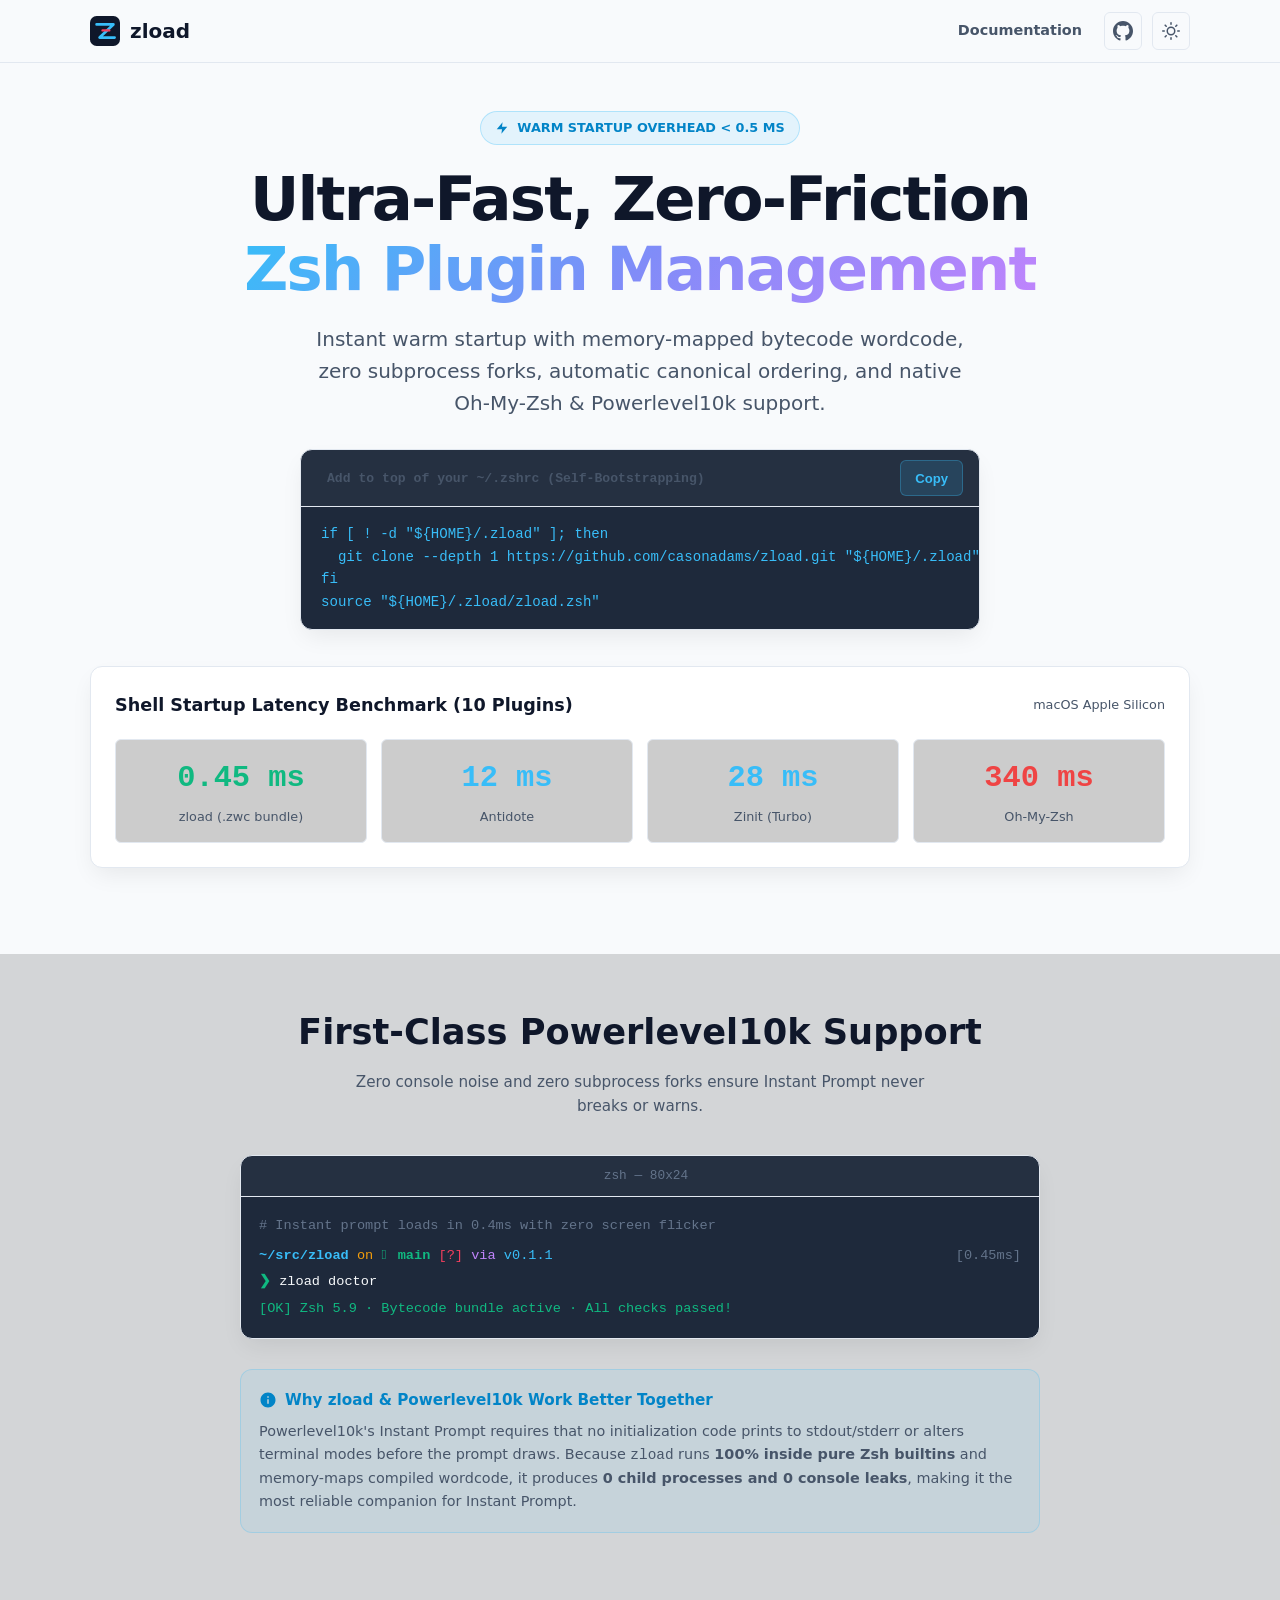
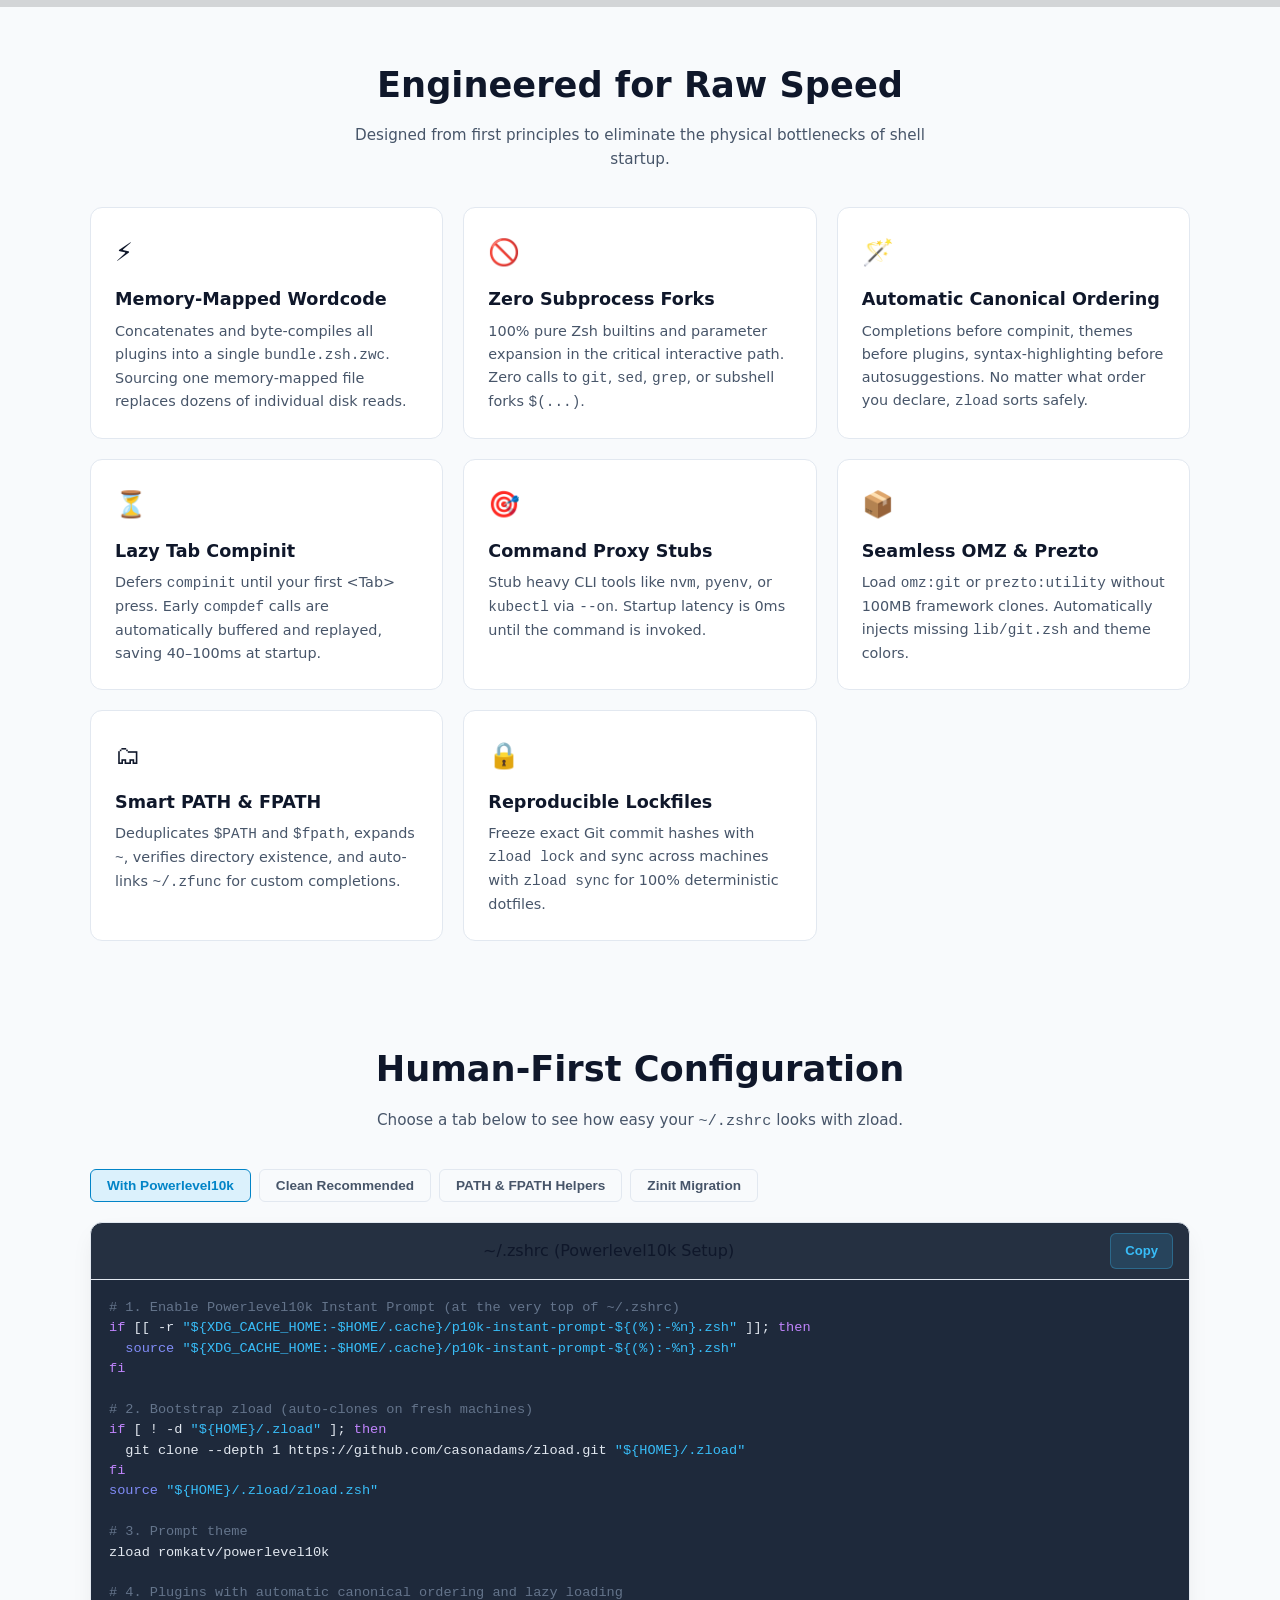
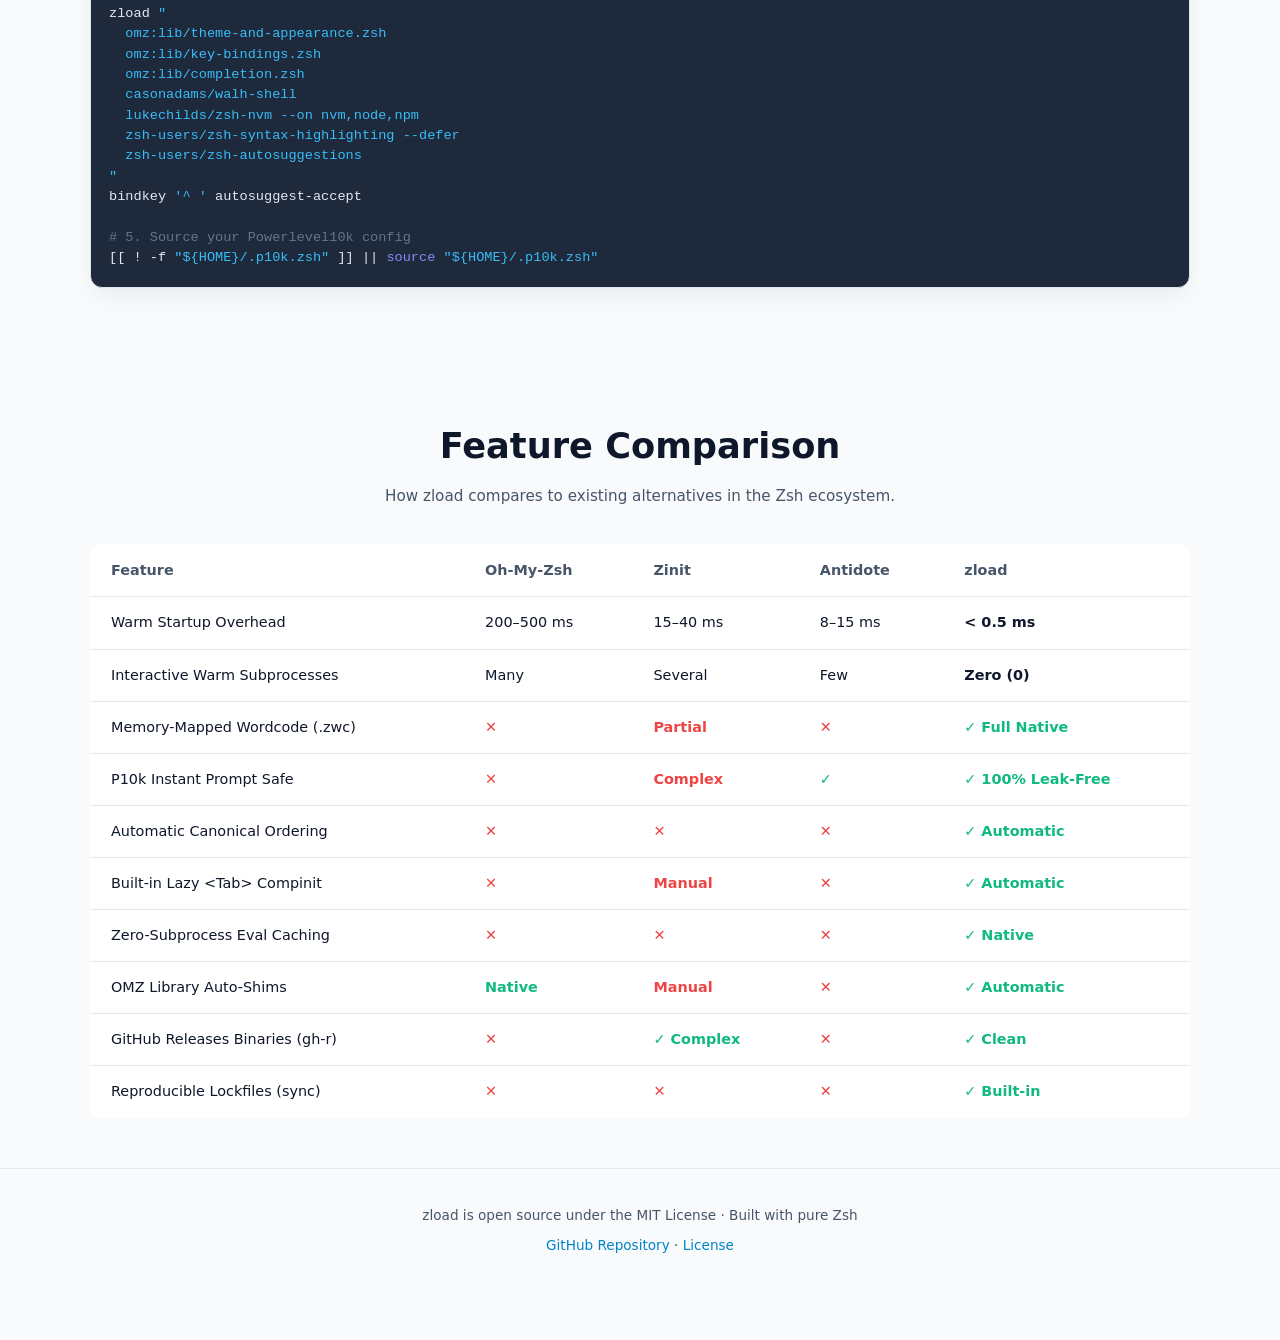
==== www/index.html @ 08006874 "style(docs): apply standard documentation spacing, padding, and remove .specs" ====
<!DOCTYPE html>
<html lang="en" data-theme="dark">
<head>
  <meta charset="UTF-8">
  <meta name="viewport" content="width=device-width, initial-scale=1.0, maximum-scale=5.0">
  <title>zload · Ultra-Fast, Zero-Friction Zsh Plugin Manager</title>
  <meta name="description" content="Ultra-fast, zero-friction Zsh plugin manager and loader. Sub-millisecond warm startup overhead, zero subprocess forks, automatic canonical ordering, and seamless Oh-My-Zsh & Powerlevel10k compatibility.">

  <meta property="og:title" content="zload · Ultra-Fast, Zero-Friction Zsh Plugin Manager">
  <meta property="og:description" content="Sub-millisecond warm startup overhead, zero subprocess forks, automatic canonical ordering, and seamless Oh-My-Zsh & Powerlevel10k compatibility.">
  <meta property="og:url" content="https://casonadams.github.io/zload/">
  <meta property="og:type" content="website">

  <link rel="icon" type="image/svg+xml" href="favicon.svg">
  <link rel="stylesheet" href="css/style.css?v=8">

  <script>
    (function() {
      const saved = localStorage.getItem("zload:theme");
      const prefersDark = window.matchMedia("(prefers-color-scheme: dark)").matches;
      document.documentElement.dataset.theme = saved || (prefersDark ? "dark" : "light");
    })();
  </script>
</head>
<body>
  <!-- Navigation -->
  <nav class="navbar">
    <div class="container navbar-inner">
      <a href="#" class="brand" aria-label="zload home">
        <svg class="brand-icon" viewBox="0 0 100 100" fill="none">
          <rect width="100" height="100" rx="22" fill="#0f172a"/>
          <path d="M22 28H78L32 72H82" stroke="#38bdf8" stroke-width="9" stroke-linecap="round" stroke-linejoin="round"/>
          <path d="M42 48L64 48" stroke="#f43f5e" stroke-width="8" stroke-linecap="round"/>
        </svg>
        <span>zload</span>
      </a>

      <div class="nav-actions">
        <a href="docs.html" class="nav-link-docs">Documentation</a>

        <a href="https://github.com/casonadams/zload" target="_blank" rel="noopener" class="btn-icon" aria-label="GitHub Repository">
          <svg width="20" height="20" viewBox="0 0 24 24" fill="currentColor"><path d="M12 0c-6.626 0-12 5.373-12 12 0 5.302 3.438 9.8 8.207 11.387.599.111.793-.261.793-.577v-2.234c-3.338.726-4.033-1.416-4.033-1.416-.546-1.387-1.333-1.756-1.333-1.756-1.089-.745.083-.729.083-.729 1.205.084 1.839 1.237 1.839 1.237 1.07 1.834 2.807 1.304 3.492.997.107-.775.418-1.305.762-1.604-2.665-.305-5.467-1.334-5.467-5.931 0-1.311.469-2.381 1.236-3.221-.124-.303-.535-1.524.117-3.176 0 0 1.008-.322 3.301 1.23.957-.266 1.983-.399 3.003-.404 1.02.005 2.047.138 3.006.404 2.291-1.552 3.297-1.23 3.297-1.23.653 1.653.242 2.874.118 3.176.77.84 1.235 1.911 1.235 3.221 0 4.609-2.807 5.624-5.479 5.921.43.372.823 1.102.823 2.222v3.293c0 .319.192.694.801.576 4.765-1.589 8.199-6.086 8.199-11.386 0-6.627-5.373-12-12-12z"/></svg>
        </a>

        <button id="themeToggle" class="btn-icon" aria-label="Toggle dark/light theme">
          <svg width="18" height="18" viewBox="0 0 24 24" fill="none" stroke="currentColor" stroke-width="2" stroke-linecap="round" stroke-linejoin="round"><circle cx="12" cy="12" r="5"/><line x1="12" y1="1" x2="12" y2="3"/><line x1="12" y1="21" x2="12" y2="23"/><line x1="4.22" y1="4.22" x2="5.64" y2="5.64"/><line x1="18.36" y1="18.36" x2="19.78" y2="19.78"/><line x1="1" y1="12" x2="3" y2="12"/><line x1="21" y1="12" x2="23" y2="12"/><line x1="4.22" y1="19.78" x2="5.64" y2="18.36"/><line x1="18.36" y1="5.64" x2="19.78" y2="4.22"/></svg>
        </button>
      </div>
    </div>
  </nav>

  <!-- Hero -->
  <section class="hero">
    <div class="container">
      <div class="badge">
        <svg width="14" height="14" viewBox="0 0 24 24" fill="currentColor"><path d="M13 2L3 14h9l-1 8 10-12h-9l1-8z"/></svg>
        <span>WARM STARTUP OVERHEAD &lt; 0.5 MS</span>
      </div>

      <h1>
        Ultra-Fast, Zero-Friction<br>
        <span class="gradient-text">Zsh Plugin Management</span>
      </h1>

      <p>
        Instant warm startup with memory-mapped bytecode wordcode, zero subprocess forks, automatic canonical ordering, and native Oh-My-Zsh & Powerlevel10k support.
      </p>

      <!-- Featured Self-Bootstrapping Install Box -->
      <div class="install-box">
        <div class="install-header">
          <div class="install-header-left">
            <span class="code-dots">
              <span class="code-dot red"></span>
              <span class="code-dot yellow"></span>
              <span class="code-dot green"></span>
            </span>
            <span class="install-title">Add to top of your ~/.zshrc (Self-Bootstrapping)</span>
          </div>
          <button id="installCopyBtn" class="btn-copy" onclick="copyInstallSnippet()">Copy</button>
        </div>
        <div class="install-snippet-wrap">
          <pre><code id="installSnippetCode">if [ ! -d "${HOME}/.zload" ]; then
  git clone --depth 1 https://github.com/casonadams/zload.git "${HOME}/.zload"
fi
source "${HOME}/.zload/zload.zsh"</code></pre>
        </div>
      </div>

      <!-- Benchmark Showcase -->
      <div id="benchmark" class="benchmark-card">
        <div class="benchmark-header">
          <span class="benchmark-title">Shell Startup Latency Benchmark (10 Plugins)</span>
          <span style="font-size: 0.8rem; color: var(--text-secondary);">macOS Apple Silicon</span>
        </div>
        <div class="stat-grid">
          <div class="stat-box">
            <div class="stat-val fast">0.45 ms</div>
            <div class="stat-label">zload (.zwc bundle)</div>
          </div>
          <div class="stat-box">
            <div class="stat-val">12 ms</div>
            <div class="stat-label">Antidote</div>
          </div>
          <div class="stat-box">
            <div class="stat-val">28 ms</div>
            <div class="stat-label">Zinit (Turbo)</div>
          </div>
          <div class="stat-box">
            <div class="stat-val slow">340 ms</div>
            <div class="stat-label">Oh-My-Zsh</div>
          </div>
        </div>
      </div>
    </div>
  </section>

  <!-- Powerlevel10k & Prompt Section -->
  <section id="p10k" class="section" style="background: rgba(0,0,0,0.15);">
    <div class="container">
      <h2 class="section-title">First-Class Powerlevel10k Support</h2>
      <p class="section-desc">Zero console noise and zero subprocess forks ensure Instant Prompt never breaks or warns.</p>

      <!-- Terminal Prompt Simulation -->
      <div class="terminal-card">
        <div class="terminal-header">
          <div class="terminal-dots">
            <span class="code-dot red"></span>
            <span class="code-dot yellow"></span>
            <span class="code-dot green"></span>
          </div>
          <span class="terminal-title">zsh — 80x24</span>
          <span></span>
        </div>
        <div class="terminal-body">
          <div style="color: #64748b; margin-bottom: 8px;"># Instant prompt loads in 0.4ms with zero screen flicker</div>
          <div>
            <span style="color: #38bdf8; font-weight: bold;">~/src/zload</span>
            <span style="color: #f59e0b;"> on </span>
            <span style="color: #10b981; font-weight: bold;"> main</span>
            <span style="color: #f43f5e;"> [?]</span>
            <span style="color: #c084fc;"> via </span>
            <span style="color: #38bdf8;">v0.1.1</span>
            <span style="color: #64748b; float: right;">[0.45ms]</span>
          </div>
          <div style="margin-top: 4px;">
            <span style="color: #10b981; font-weight: bold;">❯</span> <span style="color: #f8fafc;">zload doctor</span>
          </div>
          <div style="color: #10b981; margin-top: 6px;">[OK] Zsh 5.9 · Bytecode bundle active · All checks passed!</div>
        </div>
      </div>

      <div class="callout-box">
        <div class="callout-title">
          <svg width="18" height="18" viewBox="0 0 24 24" fill="currentColor"><path d="M12 2C6.48 2 2 6.48 2 12s4.48 10 10 10 10-4.48 10-10S17.52 2 12 2zm1 15h-2v-6h2v6zm0-8h-2V7h2v2z"/></svg>
          <span>Why zload & Powerlevel10k Work Better Together</span>
        </div>
        <p style="color: var(--text-secondary); font-size: 0.9rem; line-height: 1.6;">
          Powerlevel10k's Instant Prompt requires that no initialization code prints to stdout/stderr or alters terminal modes before the prompt draws. Because <code>zload</code> runs <strong>100% inside pure Zsh builtins</strong> and memory-maps compiled wordcode, it produces <strong>0 child processes and 0 console leaks</strong>, making it the most reliable companion for Instant Prompt.
        </p>
      </div>
    </div>
  </section>

  <!-- Features Grid -->
  <section id="features" class="section">
    <div class="container">
      <h2 class="section-title">Engineered for Raw Speed</h2>
      <p class="section-desc">Designed from first principles to eliminate the physical bottlenecks of shell startup.</p>

      <div class="features-grid">
        <div class="feature-card">
          <div class="feature-icon">⚡️</div>
          <div class="feature-title">Memory-Mapped Wordcode</div>
          <div class="feature-text">Concatenates and byte-compiles all plugins into a single <code>bundle.zsh.zwc</code>. Sourcing one memory-mapped file replaces dozens of individual disk reads.</div>
        </div>

        <div class="feature-card">
          <div class="feature-icon">🚫</div>
          <div class="feature-title">Zero Subprocess Forks</div>
          <div class="feature-text">100% pure Zsh builtins and parameter expansion in the critical interactive path. Zero calls to <code>git</code>, <code>sed</code>, <code>grep</code>, or subshell forks <code>$(...)</code>.</div>
        </div>

        <div class="feature-card">
          <div class="feature-icon">🪄</div>
          <div class="feature-title">Automatic Canonical Ordering</div>
          <div class="feature-text">Completions before compinit, themes before plugins, syntax-highlighting before autosuggestions. No matter what order you declare, <code>zload</code> sorts safely.</div>
        </div>

        <div class="feature-card">
          <div class="feature-icon">⏳</div>
          <div class="feature-title">Lazy Tab Compinit</div>
          <div class="feature-text">Defers <code>compinit</code> until your first &lt;Tab&gt; press. Early <code>compdef</code> calls are automatically buffered and replayed, saving 40–100ms at startup.</div>
        </div>

        <div class="feature-card">
          <div class="feature-icon">🎯</div>
          <div class="feature-title">Command Proxy Stubs</div>
          <div class="feature-text">Stub heavy CLI tools like <code>nvm</code>, <code>pyenv</code>, or <code>kubectl</code> via <code>--on</code>. Startup latency is 0ms until the command is invoked.</div>
        </div>

        <div class="feature-card">
          <div class="feature-icon">📦</div>
          <div class="feature-title">Seamless OMZ & Prezto</div>
          <div class="feature-text">Load <code>omz:git</code> or <code>prezto:utility</code> without 100MB framework clones. Automatically injects missing <code>lib/git.zsh</code> and theme colors.</div>
        </div>

        <div class="feature-card">
          <div class="feature-icon">🗂</div>
          <div class="feature-title">Smart PATH &amp; FPATH</div>
          <div class="feature-text">Deduplicates <code>$PATH</code> and <code>$fpath</code>, expands <code>~</code>, verifies directory existence, and auto-links <code>~/.zfunc</code> for custom completions.</div>
        </div>

        <div class="feature-card">
          <div class="feature-icon">🔒</div>
          <div class="feature-title">Reproducible Lockfiles</div>
          <div class="feature-text">Freeze exact Git commit hashes with <code>zload lock</code> and sync across machines with <code>zload sync</code> for 100% deterministic dotfiles.</div>
        </div>
      </div>
    </div>
  </section>

  <!-- Configuration Preview with Tabs -->
  <section id="config" class="section">
    <div class="container">
      <h2 class="section-title">Human-First Configuration</h2>
      <p class="section-desc">Choose a tab below to see how easy your <code>~/.zshrc</code> looks with zload.</p>

      <div class="tabs-nav">
        <button class="tab-btn active" onclick="switchTab(event, 'tab-p10k')">With Powerlevel10k</button>
        <button class="tab-btn" onclick="switchTab(event, 'tab-standard')">Clean Recommended</button>
        <button class="tab-btn" onclick="switchTab(event, 'tab-paths')">PATH &amp; FPATH Helpers</button>
        <button class="tab-btn" onclick="switchTab(event, 'tab-migration')">Zinit Migration</button>
      </div>

      <!-- Tab 1: With Powerlevel10k -->
      <div id="tab-p10k" class="tab-pane active">
        <div class="code-preview">
          <div class="code-header">
            <div class="code-dots">
              <span class="code-dot red"></span>
              <span class="code-dot yellow"></span>
              <span class="code-dot green"></span>
            </div>
            <span class="code-title">~/.zshrc (Powerlevel10k Setup)</span>
            <button class="btn-copy" onclick="copySnippet('code-p10k')">Copy</button>
          </div>
          <pre><code id="code-p10k"><span style="color: #64748b;"># 1. Enable Powerlevel10k Instant Prompt (at the very top of ~/.zshrc)</span>
<span style="color: #c084fc;">if</span> [[ -r <span style="color: #38bdf8;">"${XDG_CACHE_HOME:-$HOME/.cache}/p10k-instant-prompt-${(%):-%n}.zsh"</span> ]]; <span style="color: #c084fc;">then</span>
  <span style="color: #818cf8;">source</span> <span style="color: #38bdf8;">"${XDG_CACHE_HOME:-$HOME/.cache}/p10k-instant-prompt-${(%):-%n}.zsh"</span>
<span style="color: #c084fc;">fi</span>

<span style="color: #64748b;"># 2. Bootstrap zload (auto-clones on fresh machines)</span>
<span style="color: #c084fc;">if</span> [ ! -d <span style="color: #38bdf8;">"${HOME}/.zload"</span> ]; <span style="color: #c084fc;">then</span>
  git clone --depth 1 https://github.com/casonadams/zload.git <span style="color: #38bdf8;">"${HOME}/.zload"</span>
<span style="color: #c084fc;">fi</span>
<span style="color: #818cf8;">source</span> <span style="color: #38bdf8;">"${HOME}/.zload/zload.zsh"</span>

<span style="color: #64748b;"># 3. Prompt theme</span>
zload romkatv/powerlevel10k

<span style="color: #64748b;"># 4. Plugins with automatic canonical ordering and lazy loading</span>
zload <span style="color: #38bdf8;">"
  omz:lib/theme-and-appearance.zsh
  omz:lib/key-bindings.zsh
  omz:lib/completion.zsh
  casonadams/walh-shell
  lukechilds/zsh-nvm --on nvm,node,npm
  zsh-users/zsh-syntax-highlighting --defer
  zsh-users/zsh-autosuggestions
"</span>
bindkey <span style="color: #38bdf8;">'^ '</span> autosuggest-accept

<span style="color: #64748b;"># 5. Source your Powerlevel10k config</span>
[[ ! -f <span style="color: #38bdf8;">"${HOME}/.p10k.zsh"</span> ]] || <span style="color: #818cf8;">source</span> <span style="color: #38bdf8;">"${HOME}/.p10k.zsh"</span></code></pre>
        </div>
      </div>

      <!-- Tab 2: Clean Recommended -->
      <div id="tab-standard" class="tab-pane">
        <div class="code-preview">
          <div class="code-header">
            <div class="code-dots">
              <span class="code-dot red"></span>
              <span class="code-dot yellow"></span>
              <span class="code-dot green"></span>
            </div>
            <span class="code-title">~/.zshrc (Standard Setup)</span>
            <button class="btn-copy" onclick="copySnippet('code-standard')">Copy</button>
          </div>
          <pre><code id="code-standard"><span style="color: #64748b;"># Source zload</span>
<span style="color: #818cf8;">source</span> <span style="color: #38bdf8;">~/.zload/zload.zsh</span>

<span style="color: #64748b;"># Deduplicating path management in clean array syntax</span>
user_paths=(
  ~/bin
  ~/.local/bin
  /opt/homebrew/bin
)
zload path <span style="color: #38bdf8;">"${user_paths[@]}"</span>

<span style="color: #64748b;"># Declare plugins</span>
plugins=(
  zsh-users/zsh-completions
  omz:git
  omz:extract
  omz:docker
  romkatv/powerlevel10k
  zsh-users/zsh-syntax-highlighting --defer
  zsh-users/zsh-autosuggestions
  lukechilds/zsh-nvm --on nvm,node,npm
)

zload <span style="color: #38bdf8;">"${plugins[@]}"</span></code></pre>
        </div>
      </div>

      <!-- Tab: PATH & FPATH Helpers -->
      <div id="tab-paths" class="tab-pane">
        <div class="code-preview">
          <div class="code-header">
            <div class="code-dots">
              <span class="code-dot red"></span>
              <span class="code-dot yellow"></span>
              <span class="code-dot green"></span>
            </div>
            <span class="code-title">Smart PATH &amp; FPATH Helpers</span>
            <button class="btn-copy" onclick="copySnippet('code-paths')">Copy</button>
          </div>
          <pre><code id="code-paths"><span style="color: #64748b;"># Prepend to PATH: native array syntax with existence check and deduplication</span>
user_paths=(
  ~/.opencode/bin
  ~/.cargo/bin
  ~/.local/bin
  /opt/homebrew/bin
  /opt/homebrew/sbin
  /opt/homebrew/opt/openjdk/bin
  /usr/local/bin
)
zload path <span style="color: #38bdf8;">"${user_paths[@]}"</span>

<span style="color: #64748b;"># Prepend to fpath with deduplication</span>
zload fpath ~/.my-completions /opt/homebrew/share/zsh/site-functions

<span style="color: #64748b;"># Automatic ~/.zfunc discovery:</span>
<span style="color: #64748b;"># If ~/.zfunc exists (uv, bwc, pipx completions), zload automatically</span>
<span style="color: #64748b;"># links it into $fpath and bytecode bundles. Zero config required!</span>

<span style="color: #64748b;"># Inspect active entries anytime:</span>
<span style="color: #64748b;"># $ zload path</span>
<span style="color: #64748b;"># $ zload fpath</span></code></pre>
        </div>
      </div>

      <!-- Tab 3: Zinit Migration -->
      <div id="tab-migration" class="tab-pane">
        <div class="code-preview">
          <div class="code-header">
            <div class="code-dots">
              <span class="code-dot red"></span>
              <span class="code-dot yellow"></span>
              <span class="code-dot green"></span>
            </div>
            <span class="code-title">Before vs After (Zinit Migration)</span>
            <button class="btn-copy" onclick="copySnippet('code-migration')">Copy</button>
          </div>
          <pre><code id="code-migration"><span style="color: #ef4444;"># BEFORE (Zinit - Verbose DSL & manual hooks)</span>
<span style="color: #64748b;"># zinit wait lucid light-mode depth=1 for \
#   OMZL::theme-and-appearance.zsh \
#   casonadams/walh-shell \
#   lukechilds/zsh-nvm \
#   zsh-users/zsh-syntax-highlighting \
#   zsh-users/zsh-autosuggestions</span>

<span style="color: #10b981;"># AFTER (zload - Clean, declarative, &lt; 0.5ms warm startup)</span>
zload <span style="color: #38bdf8;">"
  omz:lib/theme-and-appearance.zsh
  casonadams/walh-shell
  lukechilds/zsh-nvm --on nvm,node,npm
  zsh-users/zsh-syntax-highlighting --defer
  zsh-users/zsh-autosuggestions
"</span></code></pre>
        </div>
      </div>
    </div>
  </section>

  <!-- Comparison Section -->
  <section id="matrix" class="section">
    <div class="container">
      <h2 class="section-title">Feature Comparison</h2>
      <p class="section-desc">How zload compares to existing alternatives in the Zsh ecosystem.</p>

      <!-- Desktop Table View (>= 769px) -->
      <div class="desktop-matrix">
        <table class="matrix-table">
          <thead>
            <tr>
              <th>Feature</th>
              <th>Oh-My-Zsh</th>
              <th>Zinit</th>
              <th>Antidote</th>
              <th><strong>zload</strong></th>
            </tr>
          </thead>
          <tbody>
            <tr>
              <td>Warm Startup Overhead</td>
              <td>200–500 ms</td>
              <td>15–40 ms</td>
              <td>8–15 ms</td>
              <td><strong>&lt; 0.5 ms</strong></td>
            </tr>
            <tr>
              <td>Interactive Warm Subprocesses</td>
              <td>Many</td>
              <td>Several</td>
              <td>Few</td>
              <td><strong>Zero (0)</strong></td>
            </tr>
            <tr>
              <td>Memory-Mapped Wordcode (.zwc)</td>
              <td class="cross">✕</td>
              <td class="cross">Partial</td>
              <td class="cross">✕</td>
              <td class="check">✓ Full Native</td>
            </tr>
            <tr>
              <td>P10k Instant Prompt Safe</td>
              <td class="cross">✕</td>
              <td class="cross">Complex</td>
              <td class="check">✓</td>
              <td class="check">✓ 100% Leak-Free</td>
            </tr>
            <tr>
              <td>Automatic Canonical Ordering</td>
              <td class="cross">✕</td>
              <td class="cross">✕</td>
              <td class="cross">✕</td>
              <td class="check">✓ Automatic</td>
            </tr>
            <tr>
              <td>Built-in Lazy &lt;Tab&gt; Compinit</td>
              <td class="cross">✕</td>
              <td class="cross">Manual</td>
              <td class="cross">✕</td>
              <td class="check">✓ Automatic</td>
            </tr>
            <tr>
              <td>Zero-Subprocess Eval Caching</td>
              <td class="cross">✕</td>
              <td class="cross">✕</td>
              <td class="cross">✕</td>
              <td class="check">✓ Native</td>
            </tr>
            <tr>
              <td>OMZ Library Auto-Shims</td>
              <td class="check">Native</td>
              <td class="cross">Manual</td>
              <td class="cross">✕</td>
              <td class="check">✓ Automatic</td>
            </tr>
            <tr>
              <td>GitHub Releases Binaries (gh-r)</td>
              <td class="cross">✕</td>
              <td class="check">✓ Complex</td>
              <td class="cross">✕</td>
              <td class="check">✓ Clean</td>
            </tr>
            <tr>
              <td>Reproducible Lockfiles (sync)</td>
              <td class="cross">✕</td>
              <td class="cross">✕</td>
              <td class="cross">✕</td>
              <td class="check">✓ Built-in</td>
            </tr>
          </tbody>
        </table>
      </div>

      <!-- Mobile Cards View (<= 768px) -->
      <div class="mobile-matrix">
        <div class="matrix-cards-grid">
          <!-- Card 1 -->
          <div class="matrix-card">
            <div class="matrix-card-title">⚡ Warm Startup Overhead</div>
            <div class="matrix-winner">
              <span class="winner-tag">🚀 zload</span>
              <span class="winner-val">&lt; 0.5 ms (Fastest)</span>
            </div>
            <div class="matrix-competitors">
              <div class="matrix-competitor-row"><span>Antidote</span><span>8–15 ms</span></div>
              <div class="matrix-competitor-row"><span>Zinit (Turbo)</span><span>15–40 ms</span></div>
              <div class="matrix-competitor-row"><span>Oh-My-Zsh</span><span class="cross">200–500 ms</span></div>
            </div>
          </div>

          <!-- Card 2 -->
          <div class="matrix-card">
            <div class="matrix-card-title">🚫 Interactive Warm Subprocesses</div>
            <div class="matrix-winner">
              <span class="winner-tag">🚀 zload</span>
              <span class="winner-val">0 (Zero Forks)</span>
            </div>
            <div class="matrix-competitors">
              <div class="matrix-competitor-row"><span>Antidote</span><span>Few</span></div>
              <div class="matrix-competitor-row"><span>Zinit</span><span>Several</span></div>
              <div class="matrix-competitor-row"><span>Oh-My-Zsh</span><span class="cross">Many (10+)</span></div>
            </div>
          </div>

          <!-- Card 3 -->
          <div class="matrix-card">
            <div class="matrix-card-title">📦 Memory-Mapped Bytecode (.zwc)</div>
            <div class="matrix-winner">
              <span class="winner-tag">🚀 zload</span>
              <span class="winner-val">✓ Full Native Bundle</span>
            </div>
            <div class="matrix-competitors">
              <div class="matrix-competitor-row"><span>Zinit</span><span>Partial</span></div>
              <div class="matrix-competitor-row"><span>Antidote</span><span class="cross">✕ None</span></div>
              <div class="matrix-competitor-row"><span>Oh-My-Zsh</span><span class="cross">✕ None</span></div>
            </div>
          </div>

          <!-- Card 4 -->
          <div class="matrix-card">
            <div class="matrix-card-title">💎 P10k Instant Prompt Safe</div>
            <div class="matrix-winner">
              <span class="winner-tag">🚀 zload</span>
              <span class="winner-val">✓ 100% Leak-Free</span>
            </div>
            <div class="matrix-competitors">
              <div class="matrix-competitor-row"><span>Antidote</span><span class="check">✓ Safe</span></div>
              <div class="matrix-competitor-row"><span>Zinit</span><span>Complex</span></div>
              <div class="matrix-competitor-row"><span>Oh-My-Zsh</span><span class="cross">✕ Incompatible</span></div>
            </div>
          </div>

          <!-- Card 5 -->
          <div class="matrix-card">
            <div class="matrix-card-title">🪄 Automatic Canonical Ordering</div>
            <div class="matrix-winner">
              <span class="winner-tag">🚀 zload</span>
              <span class="winner-val">✓ Automatic Sorting</span>
            </div>
            <div class="matrix-competitors">
              <div class="matrix-competitor-row"><span>Antidote</span><span class="cross">✕ Manual order</span></div>
              <div class="matrix-competitor-row"><span>Zinit</span><span class="cross">✕ Manual order</span></div>
              <div class="matrix-competitor-row"><span>Oh-My-Zsh</span><span class="cross">✕ Manual order</span></div>
            </div>
          </div>

          <!-- Card 6 -->
          <div class="matrix-card">
            <div class="matrix-card-title">⏳ Built-in Lazy Tab Compinit</div>
            <div class="matrix-winner">
              <span class="winner-tag">🚀 zload</span>
              <span class="winner-val">✓ Automatic &lt;Tab&gt;</span>
            </div>
            <div class="matrix-competitors">
              <div class="matrix-competitor-row"><span>Zinit</span><span>Manual ice syntax</span></div>
              <div class="matrix-competitor-row"><span>Antidote</span><span class="cross">✕ None</span></div>
              <div class="matrix-competitor-row"><span>Oh-My-Zsh</span><span class="cross">✕ Synchronous (slow)</span></div>
            </div>
          </div>

          <!-- Card 7 -->
          <div class="matrix-card">
            <div class="matrix-card-title">⚡ Zero-Subprocess Eval Caching</div>
            <div class="matrix-winner">
              <span class="winner-tag">🚀 zload</span>
              <span class="winner-val">✓ Built-in (0.2ms)</span>
            </div>
            <div class="matrix-competitors">
              <div class="matrix-competitor-row"><span>Antidote</span><span class="cross">✕ None</span></div>
              <div class="matrix-competitor-row"><span>Zinit</span><span class="cross">✕ None</span></div>
              <div class="matrix-competitor-row"><span>Oh-My-Zsh</span><span class="cross">✕ None</span></div>
            </div>
          </div>

          <!-- Card 8 -->
          <div class="matrix-card">
            <div class="matrix-card-title">🐚 Oh-My-Zsh Library Auto-Shims</div>
            <div class="matrix-winner">
              <span class="winner-tag">🚀 zload</span>
              <span class="winner-val">✓ Auto-injected</span>
            </div>
            <div class="matrix-competitors">
              <div class="matrix-competitor-row"><span>Oh-My-Zsh</span><span class="check">Native (100MB framework)</span></div>
              <div class="matrix-competitor-row"><span>Zinit</span><span>Manual pick/as snippets</span></div>
              <div class="matrix-competitor-row"><span>Antidote</span><span class="cross">✕ Manual handling</span></div>
            </div>
          </div>

          <!-- Card 9 -->
          <div class="matrix-card">
            <div class="matrix-card-title">📥 GitHub Release Binaries (gh-r)</div>
            <div class="matrix-winner">
              <span class="winner-tag">🚀 zload</span>
              <span class="winner-val">✓ Clean --from gh-r</span>
            </div>
            <div class="matrix-competitors">
              <div class="matrix-competitor-row"><span>Zinit</span><span class="check">✓ Complex DSL</span></div>
              <div class="matrix-competitor-row"><span>Antidote</span><span class="cross">✕ None</span></div>
              <div class="matrix-competitor-row"><span>Oh-My-Zsh</span><span class="cross">✕ None</span></div>
            </div>
          </div>

          <!-- Card 10 -->
          <div class="matrix-card">
            <div class="matrix-card-title">🔒 Reproducible Lockfiles</div>
            <div class="matrix-winner">
              <span class="winner-tag">🚀 zload</span>
              <span class="winner-val">✓ zload lock & sync</span>
            </div>
            <div class="matrix-competitors">
              <div class="matrix-competitor-row"><span>Antidote</span><span class="cross">✕ None</span></div>
              <div class="matrix-competitor-row"><span>Zinit</span><span class="cross">✕ Annexes needed</span></div>
              <div class="matrix-competitor-row"><span>Oh-My-Zsh</span><span class="cross">✕ None</span></div>
            </div>
          </div>
        </div>
      </div>
    </div>
  </section>

  <!-- Footer -->
  <footer>
    <div class="container">
      <p>zload is open source under the MIT License · Built with pure Zsh</p>
      <p style="margin-top: 8px;">
        <a href="https://github.com/casonadams/zload">GitHub Repository</a> · 
        <a href="https://github.com/casonadams/zload/blob/main/LICENSE">License</a>
      </p>
    </div>
  </footer>

  <script>
    function copyInstallSnippet() {
      const code = document.getElementById("installSnippetCode").innerText;
      navigator.clipboard.writeText(code);
      const btn = document.getElementById("installCopyBtn");
      const old = btn.innerText;
      btn.innerText = "Copied!";
      setTimeout(() => btn.innerText = old, 2000);
    }

    function copySnippet(id) {
      const text = document.getElementById(id).innerText;
      navigator.clipboard.writeText(text);
      const btn = event.target;
      const old = btn.innerText;
      btn.innerText = "Copied!";
      setTimeout(() => btn.innerText = old, 2000);
    }

    function switchTab(e, tabId) {
      document.querySelectorAll(".tab-btn").forEach(b => b.classList.remove("active"));
      document.querySelectorAll(".tab-pane").forEach(p => p.classList.remove("active"));
      e.target.classList.add("active");
      document.getElementById(tabId).classList.add("active");
    }

    const themeToggle = document.getElementById("themeToggle");
    themeToggle.addEventListener("click", () => {
      const current = document.documentElement.dataset.theme;
      const next = current === "light" ? "dark" : "light";
      document.documentElement.dataset.theme = next;
      localStorage.setItem("zload:theme", next);
    });

    // Mobile nav toggle
    const mobileNavBtn = document.getElementById("mobileNavBtn");
    const mobileNavDrawer = document.getElementById("mobileNavDrawer");
    if (mobileNavBtn && mobileNavDrawer) {
      mobileNavBtn.addEventListener("click", (e) => {
        e.stopPropagation();
        const isOpen = mobileNavDrawer.classList.toggle("open");
        mobileNavBtn.setAttribute("aria-expanded", isOpen);
      });

      document.addEventListener("click", (e) => {
        if (!mobileNavDrawer.contains(e.target) && !mobileNavBtn.contains(e.target)) {
          mobileNavDrawer.classList.remove("open");
          mobileNavBtn.setAttribute("aria-expanded", "false");
        }
      });
    }

    function closeMobileNav() {
      if (mobileNavDrawer) {
        mobileNavDrawer.classList.remove("open");
        mobileNavBtn.setAttribute("aria-expanded", "false");
      }
    }
  </script>
</body>
</html>
---- www/css/style.css ----
:root {
  --bg-primary: #090d16;
  --bg-secondary: #0f172a;
  --bg-card: #141e33;
  --border: #1e293b;
  --border-focus: #38bdf8;
  --text-primary: #f8fafc;
  --text-secondary: #94a3b8;
  --text-muted: #64748b;
  --accent: #38bdf8;
  --accent-hover: #0284c7;
  --success: #10b981;
  --warning: #f59e0b;
  --danger: #ef4444;
  --code-bg: #090e17;
  --font-sans: system-ui, -apple-system, BlinkMacSystemFont, "Segoe UI", Roboto, "Helvetica Neue", Arial, sans-serif;
  --font-mono: ui-monospace, SFMono-Regular, Menlo, Monaco, Consolas, "Liberation Mono", "Courier New", monospace;
  --radius: 12px;
  --radius-sm: 6px;
  --shadow: 0 10px 30px -10px rgba(0, 0, 0, 0.5);
}

[data-theme="light"] {
  --bg-primary: #f8fafc;
  --bg-secondary: #f1f5f9;
  --bg-card: #ffffff;
  --border: #e2e8f0;
  --border-focus: #0284c7;
  --text-primary: #0f172a;
  --text-secondary: #475569;
  --text-muted: #64748b;
  --accent: #0284c7;
  --accent-hover: #0369a1;
  --code-bg: #1e293b;
  --shadow: 0 10px 25px -5px rgba(0, 0, 0, 0.08);
}

* {
  box-sizing: border-box;
  margin: 0;
  padding: 0;
}

body {
  font-family: var(--font-sans);
  background-color: var(--bg-primary);
  color: var(--text-primary);
  line-height: 1.6;
  -webkit-font-smoothing: antialiased;
  overflow-x: hidden;
  width: 100%;
}

.container {
  max-width: 1140px;
  margin: 0 auto;
  padding: 0 20px;
  width: 100%;
}

/* Navbar */
.navbar {
  position: sticky;
  top: 0;
  z-index: 100;
  background: rgba(15, 23, 42, 0.95);
  backdrop-filter: blur(12px);
  -webkit-backdrop-filter: blur(12px);
  border-bottom: 1px solid var(--border);
  padding: 12px 0;
  width: 100%;
}

[data-theme="light"] .navbar {
  background: rgba(248, 250, 252, 0.95);
}

.navbar-inner {
  display: flex;
  justify-content: space-between;
  align-items: center;
  position: relative;
}

.brand {
  display: flex;
  align-items: center;
  gap: 10px;
  text-decoration: none;
  color: var(--text-primary);
  font-weight: 700;
  font-size: 1.25rem;
  flex-shrink: 0;
}

.brand-icon {
  width: 30px;
  height: 30px;
  flex-shrink: 0;
}

.nav-link-docs {
  color: var(--text-secondary);
  text-decoration: none;
  font-weight: 600;
  font-size: 0.9rem;
  padding: 6px 12px;
  border-radius: var(--radius-sm);
  transition: all 0.15s;
}

.nav-link-docs:hover {
  color: var(--accent);
  background: rgba(56, 189, 248, 0.1);
}

.nav-link-docs.active {
  color: var(--accent);
  background: rgba(56, 189, 248, 0.15);
}

.nav-actions {
  display: flex;
  align-items: center;
  gap: 10px;
  flex-shrink: 0;
}

.btn-icon {
  background: transparent;
  border: 1px solid var(--border);
  border-radius: var(--radius-sm);
  color: var(--text-secondary);
  padding: 8px;
  min-width: 38px;
  min-height: 38px;
  cursor: pointer;
  display: inline-flex;
  align-items: center;
  justify-content: center;
  transition: all 0.15s;
}

.btn-icon:hover {
  border-color: var(--accent);
  color: var(--text-primary);
}

.mobile-nav-toggle {
  display: none;
}

/* Mobile Nav Drawer */
.mobile-nav-drawer {
  display: none;
}

.mobile-nav-drawer.open {
  display: block;
  position: absolute;
  top: 100%;
  left: 0;
  right: 0;
  background: var(--bg-secondary);
  border-bottom: 1px solid var(--border);
  padding: 16px 20px;
  box-shadow: 0 20px 30px rgba(0, 0, 0, 0.6);
  z-index: 99;
}

.mobile-nav-links {
  list-style: none;
  display: flex;
  flex-direction: column;
  gap: 8px;
}

.mobile-nav-links a {
  color: var(--text-primary);
  text-decoration: none;
  font-size: 1rem;
  font-weight: 500;
  display: block;
  padding: 10px 14px;
  border-radius: var(--radius-sm);
  background: rgba(255, 255, 255, 0.02);
  transition: all 0.15s;
}

.mobile-nav-links a:hover,
.mobile-nav-links a:active {
  background: rgba(56, 189, 248, 0.15);
  color: var(--accent);
}

/* Hero Section */
.hero {
  padding: 48px 0 36px;
  text-align: center;
}

.badge {
  display: inline-flex;
  align-items: center;
  gap: 8px;
  padding: 6px 14px;
  background: rgba(56, 189, 248, 0.1);
  border: 1px solid rgba(56, 189, 248, 0.3);
  border-radius: 9999px;
  color: var(--accent);
  font-size: 0.8rem;
  font-weight: 600;
  margin-bottom: 20px;
  max-width: 100%;
}

.hero h1 {
  font-size: clamp(2rem, 5.5vw, 3.8rem);
  font-weight: 800;
  letter-spacing: -0.03em;
  line-height: 1.15;
  margin-bottom: 18px;
}

.gradient-text {
  background: linear-gradient(135deg, #38bdf8 0%, #818cf8 50%, #c084fc 100%);
  -webkit-background-clip: text;
  -webkit-text-fill-color: transparent;
}

.hero p {
  font-size: clamp(1rem, 2.5vw, 1.25rem);
  color: var(--text-secondary);
  max-width: 680px;
  margin: 0 auto 30px;
  padding: 0 10px;
}

/* Featured Install Box */
.install-box {
  background: var(--code-bg);
  border: 1px solid var(--border);
  border-radius: var(--radius);
  max-width: 680px;
  margin: 0 auto 36px;
  overflow: hidden;
  box-shadow: var(--shadow);
  text-align: left;
}

.install-header {
  display: flex;
  justify-content: space-between;
  align-items: center;
  background: rgba(255, 255, 255, 0.03);
  padding: 10px 16px;
  border-bottom: 1px solid var(--border);
}

.install-header-left {
  display: flex;
  align-items: center;
  gap: 10px;
}

.install-title {
  font-family: var(--font-mono);
  font-size: 0.82rem;
  color: var(--text-secondary);
  font-weight: 600;
}

.install-snippet-wrap {
  position: relative;
}

.install-snippet-wrap pre {
  padding: 16px 20px;
  margin: 0;
  font-family: var(--font-mono);
  font-size: 0.88rem;
  line-height: 1.6;
  color: #38bdf8;
  overflow-x: auto;
  -webkit-overflow-scrolling: touch;
}

.install-snippet-wrap code {
  color: #38bdf8;
  font-family: inherit;
}

.btn-copy {
  background: rgba(56, 189, 248, 0.15);
  border: 1px solid rgba(56, 189, 248, 0.3);
  border-radius: var(--radius-sm);
  color: #38bdf8;
  padding: 8px 14px;
  font-size: 0.82rem;
  font-weight: 600;
  cursor: pointer;
  flex-shrink: 0;
  min-height: 36px;
  transition: all 0.15s;
}

.btn-copy:hover {
  background: var(--accent);
  color: #fff;
}

/* Benchmark Grid */
.benchmark-card {
  background: var(--bg-card);
  border: 1px solid var(--border);
  border-radius: var(--radius);
  padding: 24px;
  margin: 30px 0 50px;
  box-shadow: var(--shadow);
  text-align: left;
}

.benchmark-header {
  display: flex;
  justify-content: space-between;
  align-items: center;
  flex-wrap: wrap;
  gap: 8px;
  margin-bottom: 20px;
}

.benchmark-title {
  font-size: 1.1rem;
  font-weight: 700;
}

.stat-grid {
  display: grid;
  grid-template-columns: repeat(auto-fit, minmax(140px, 1fr));
  gap: 14px;
}

.stat-box {
  background: rgba(0, 0, 0, 0.2);
  border: 1px solid var(--border);
  border-radius: var(--radius-sm);
  padding: 14px;
  text-align: center;
}

.stat-val {
  font-size: clamp(1.4rem, 4vw, 1.9rem);
  font-weight: 800;
  color: #38bdf8;
  font-family: var(--font-mono);
}

.stat-val.fast {
  color: var(--success);
}

.stat-val.slow {
  color: var(--danger);
}

.stat-label {
  font-size: 0.8rem;
  color: var(--text-secondary);
  margin-top: 4px;
}

/* Feature Grid */
.section {
  padding: 50px 0;
}

.section-title {
  text-align: center;
  font-size: clamp(1.6rem, 4vw, 2.2rem);
  font-weight: 800;
  margin-bottom: 10px;
}

.section-desc {
  text-align: center;
  color: var(--text-secondary);
  max-width: 600px;
  margin: 0 auto 36px;
  font-size: 0.95rem;
  padding: 0 10px;
}

.features-grid {
  display: grid;
  grid-template-columns: repeat(auto-fit, minmax(280px, 1fr));
  gap: 20px;
}

.feature-card {
  background: var(--bg-card);
  border: 1px solid var(--border);
  border-radius: var(--radius);
  padding: 24px;
  transition: transform 0.15s, border-color 0.15s;
}

.feature-card:hover {
  transform: translateY(-2px);
  border-color: var(--accent);
}

.feature-icon {
  font-size: 1.6rem;
  margin-bottom: 12px;
}

.feature-title {
  font-size: 1.1rem;
  font-weight: 700;
  margin-bottom: 6px;
}

.feature-text {
  color: var(--text-secondary);
  font-size: 0.9rem;
}

/* P10k Terminal Card */
.terminal-card {
  background: var(--code-bg);
  border: 1px solid var(--border);
  border-radius: var(--radius);
  overflow: hidden;
  box-shadow: var(--shadow);
  margin: 0 auto 30px;
  max-width: 800px;
  text-align: left;
}

.terminal-header {
  display: flex;
  justify-content: space-between;
  align-items: center;
  background: rgba(255, 255, 255, 0.03);
  padding: 10px 16px;
  border-bottom: 1px solid var(--border);
}

.terminal-dots {
  display: flex;
  gap: 6px;
}

.terminal-dot {
  width: 10px;
  height: 10px;
  border-radius: 50%;
}
.terminal-dot.red { background: #ef4444; }
.terminal-dot.yellow { background: #f59e0b; }
.terminal-dot.green { background: #10b981; }

.terminal-title {
  font-family: var(--font-mono);
  font-size: 0.8rem;
  color: var(--text-muted);
}

.terminal-body {
  padding: 18px;
  font-family: var(--font-mono);
  font-size: 0.85rem;
  line-height: 1.6;
  overflow-x: auto;
  -webkit-overflow-scrolling: touch;
  white-space: nowrap;
}

/* Tabs switcher */
.tabs-nav {
  display: flex;
  gap: 8px;
  margin-bottom: 16px;
  overflow-x: auto;
  -webkit-overflow-scrolling: touch;
  padding-bottom: 4px;
}

.tab-btn {
  background: rgba(255, 255, 255, 0.04);
  border: 1px solid var(--border);
  border-radius: var(--radius-sm);
  color: var(--text-secondary);
  padding: 8px 16px;
  font-size: 0.85rem;
  font-weight: 600;
  cursor: pointer;
  white-space: nowrap;
  transition: all 0.15s;
}

.tab-btn.active {
  background: rgba(56, 189, 248, 0.15);
  border-color: var(--accent);
  color: var(--accent);
}

.tab-pane {
  display: none;
}

.tab-pane.active {
  display: block;
}

/* Code Preview */
.code-preview {
  background: var(--code-bg);
  border: 1px solid var(--border);
  border-radius: var(--radius);
  overflow: hidden;
  box-shadow: var(--shadow);
  margin-bottom: 30px;
}

.code-header {
  display: flex;
  justify-content: space-between;
  align-items: center;
  background: rgba(255, 255, 255, 0.03);
  padding: 10px 16px;
  border-bottom: 1px solid var(--border);
}

pre {
  padding: 18px;
  overflow-x: auto;
  -webkit-overflow-scrolling: touch;
  font-family: var(--font-mono);
  font-size: 0.85rem;
  color: #e2e8f0;
  line-height: 1.5;
}

/* Callout Box */
.callout-box {
  background: rgba(56, 189, 248, 0.08);
  border: 1px solid rgba(56, 189, 248, 0.25);
  border-radius: var(--radius);
  padding: 18px;
  margin: 24px auto;
  max-width: 800px;
  text-align: left;
}

.callout-title {
  display: flex;
  align-items: center;
  gap: 8px;
  font-weight: 700;
  color: var(--accent);
  margin-bottom: 8px;
  font-size: 0.95rem;
}

/* Comparison Section: Desktop Table vs Mobile Cards */
.desktop-matrix {
  display: block;
}

.mobile-matrix {
  display: none;
}

.matrix-table {
  width: 100%;
  border-collapse: collapse;
  background: var(--bg-card);
  border-radius: var(--radius);
  overflow: hidden;
  border: 1px solid var(--border);
}

.matrix-table th, .matrix-table td {
  padding: 14px 20px;
  text-align: left;
  border-bottom: 1px solid var(--border);
  font-size: 0.9rem;
}

.matrix-table th {
  background: rgba(255, 255, 255, 0.02);
  color: var(--text-secondary);
  font-weight: 600;
}

.check { color: var(--success); font-weight: bold; }
.cross { color: var(--danger); font-weight: bold; }

/* Mobile Matrix Cards */
.matrix-cards-grid {
  display: flex;
  flex-direction: column;
  gap: 14px;
}

.matrix-card {
  background: var(--bg-card);
  border: 1px solid var(--border);
  border-radius: var(--radius);
  padding: 16px;
  text-align: left;
  box-shadow: var(--shadow);
}

.matrix-card-title {
  font-size: 1rem;
  font-weight: 700;
  color: var(--text-primary);
  margin-bottom: 10px;
}

.matrix-winner {
  background: rgba(16, 185, 129, 0.12);
  border: 1px solid rgba(16, 185, 129, 0.35);
  border-radius: var(--radius-sm);
  padding: 10px 14px;
  display: flex;
  justify-content: space-between;
  align-items: center;
  margin-bottom: 10px;
}

.winner-tag {
  font-weight: 700;
  color: var(--accent);
  display: flex;
  align-items: center;
  gap: 6px;
  font-size: 0.92rem;
}

.winner-val {
  font-weight: 800;
  color: var(--success);
  font-family: var(--font-mono);
  font-size: 0.92rem;
}

.matrix-competitors {
  display: flex;
  flex-direction: column;
  gap: 6px;
  padding-top: 8px;
  border-top: 1px solid rgba(255, 255, 255, 0.06);
}

.matrix-competitor-row {
  display: flex;
  justify-content: space-between;
  align-items: center;
  font-size: 0.85rem;
  color: var(--text-secondary);
  padding: 2px 0;
}

.matrix-competitor-val {
  font-family: var(--font-mono);
  font-weight: 600;
}

/* Footer */
footer {
  padding: 36px 0;
  border-top: 1px solid var(--border);
  text-align: center;
  color: var(--text-secondary);
  font-size: 0.85rem;
}

footer a {
  color: var(--accent);
  text-decoration: none;
}

/* Media Queries for Mobile Screens */
@media (max-width: 768px) {
  .nav-links {
    display: none !important;
  }

  .mobile-nav-toggle {
    display: inline-flex !important;
  }

  .desktop-matrix {
    display: none !important;
  }

  .mobile-matrix {
    display: block !important;
  }

  .hero {
    padding: 36px 0 24px;
  }

  .install-header {
    padding: 10px 14px;
  }

  .install-title {
    font-size: 0.75rem;
  }

  .install-snippet-wrap pre {
    padding: 12px 14px;
    font-size: 0.78rem;
    line-height: 1.5;
  }

  .btn-copy {
    width: 100%;
    min-height: 42px;
    display: flex;
    align-items: center;
    justify-content: center;
  }

  .stat-grid {
    grid-template-columns: 1fr 1fr;
  }

  .features-grid {
    grid-template-columns: 1fr;
  }
}

@media (max-width: 480px) {
  .container {
    padding: 0 16px;
  }

  .stat-grid {
    grid-template-columns: 1fr;
  }

  .brand span {
    font-size: 1.15rem;
  }
}

/* ==========================================================================
   Documentation Page Layout & Sidebar (Industry Standard Spacing)
   ========================================================================== */

.docs-container {
  max-width: 1380px;
  width: 100%;
  margin: 0 auto;
  padding: 0 40px;
}

.docs-layout {
  display: block;
  padding: 24px 0 60px;
}

.docs-sidebar {
  display: none;
  position: sticky;
  top: 76px;
  max-height: calc(100vh - 96px);
  overflow-y: auto;
  padding-right: 32px;
}

.docs-sidebar::-webkit-scrollbar {
  width: 4px;
}

.docs-sidebar::-webkit-scrollbar-thumb {
  background: var(--border);
  border-radius: 4px;
}

.docs-nav-group {
  margin-bottom: 24px;
}

.docs-nav-title {
  font-size: 0.75rem;
  text-transform: uppercase;
  letter-spacing: 0.08em;
  color: var(--text-muted);
  font-weight: 700;
  margin-bottom: 8px;
  padding-left: 8px;
}

.docs-nav-links {
  list-style: none;
  display: flex;
  flex-direction: column;
  gap: 2px;
}

.docs-nav-link {
  display: block;
  padding: 7px 12px;
  color: var(--text-secondary);
  text-decoration: none;
  font-size: 0.9rem;
  border-radius: var(--radius-sm);
  transition: all 0.15s ease;
}

.docs-nav-link:hover {
  color: var(--text-primary);
  background: rgba(255, 255, 255, 0.04);
}

.docs-nav-link.active {
  color: var(--accent);
  background: rgba(56, 189, 248, 0.12);
  font-weight: 600;
}

/* Docs Content Styling */
.docs-content {
  min-width: 0;
  max-width: 900px;
}

.docs-section {
  margin-bottom: 60px;
  scroll-margin-top: 100px;
}

.docs-section h1 {
  font-size: clamp(2rem, 4.5vw, 2.75rem);
  font-weight: 800;
  letter-spacing: -0.025em;
  margin-bottom: 18px;
  line-height: 1.2;
}

.docs-section h2 {
  font-size: 1.6rem;
  font-weight: 700;
  margin: 48px 0 16px;
  padding-bottom: 10px;
  border-bottom: 1px solid var(--border);
}

.docs-section h3 {
  font-size: 1.2rem;
  font-weight: 700;
  margin: 32px 0 12px;
  color: var(--accent);
}

.docs-section p {
  color: var(--text-secondary);
  font-size: 1.02rem;
  line-height: 1.8;
  margin-bottom: 20px;
}

.docs-section ul, .docs-section ol {
  margin-left: 24px;
  margin-bottom: 22px;
  color: var(--text-secondary);
  font-size: 1rem;
  line-height: 1.8;
}

.docs-section li {
  margin-bottom: 8px;
}

.docs-section code:not(pre code) {
  font-family: var(--font-mono);
  background: rgba(255, 255, 255, 0.06);
  color: var(--accent);
  padding: 2px 6px;
  border-radius: 4px;
  font-size: 0.88em;
}

/* Mobile Docs Table of Contents Bar */
.docs-mobile-toc-bar {
  display: block;
  background: var(--bg-card);
  border-bottom: 1px solid var(--border);
  padding: 12px 0;
  position: sticky;
  top: 61px;
  z-index: 45;
}

.docs-mobile-toc-toggle {
  display: flex;
  justify-content: space-between;
  align-items: center;
  width: 100%;
  background: transparent;
  border: none;
  color: var(--text-primary);
  font-family: inherit;
  font-size: 0.92rem;
  font-weight: 600;
  cursor: pointer;
  padding: 0 4px;
}

.docs-mobile-toc-drawer {
  display: none;
  background: var(--bg-secondary);
  border-bottom: 1px solid var(--border);
  padding: 18px 24px;
  max-height: 60vh;
  overflow-y: auto;
}

.docs-mobile-toc-drawer.open {
  display: block;
}

@media (min-width: 860px) {
  .docs-layout {
    display: grid;
    grid-template-columns: 260px minmax(0, 1fr);
    gap: 0;
    padding: 40px 0 100px;
  }

  .docs-sidebar {
    display: block;
    border-right: 1px solid var(--border);
    padding-right: 36px;
  }

  .docs-content {
    padding-left: 64px;
    padding-right: 32px;
  }

  .docs-mobile-toc-bar,
  .docs-mobile-toc-drawer {
    display: none !important;
  }
}

@media (max-width: 859px) {
  .docs-container {
    padding: 0 20px;
  }

  .docs-content {
    padding: 24px 8px 80px;
    max-width: 100%;
  }

  .docs-section {
    margin-bottom: 44px;
  }
}
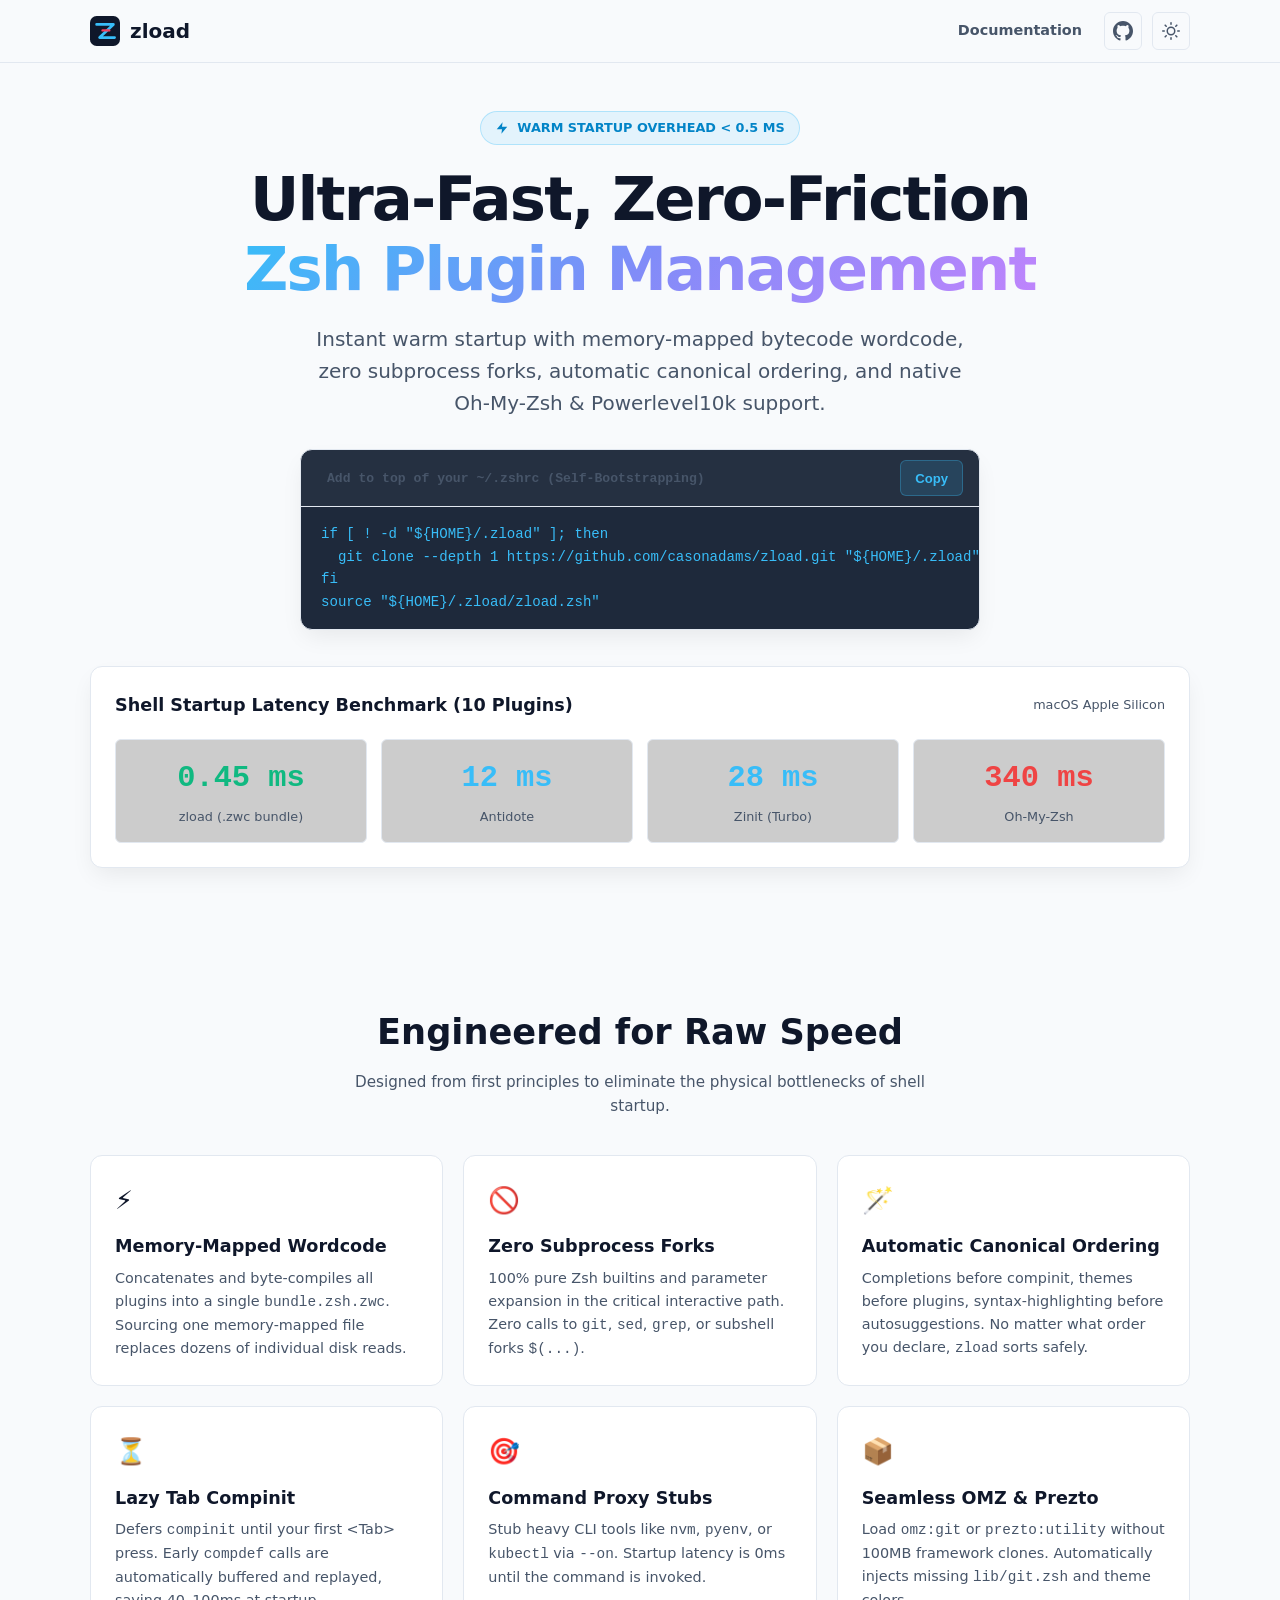
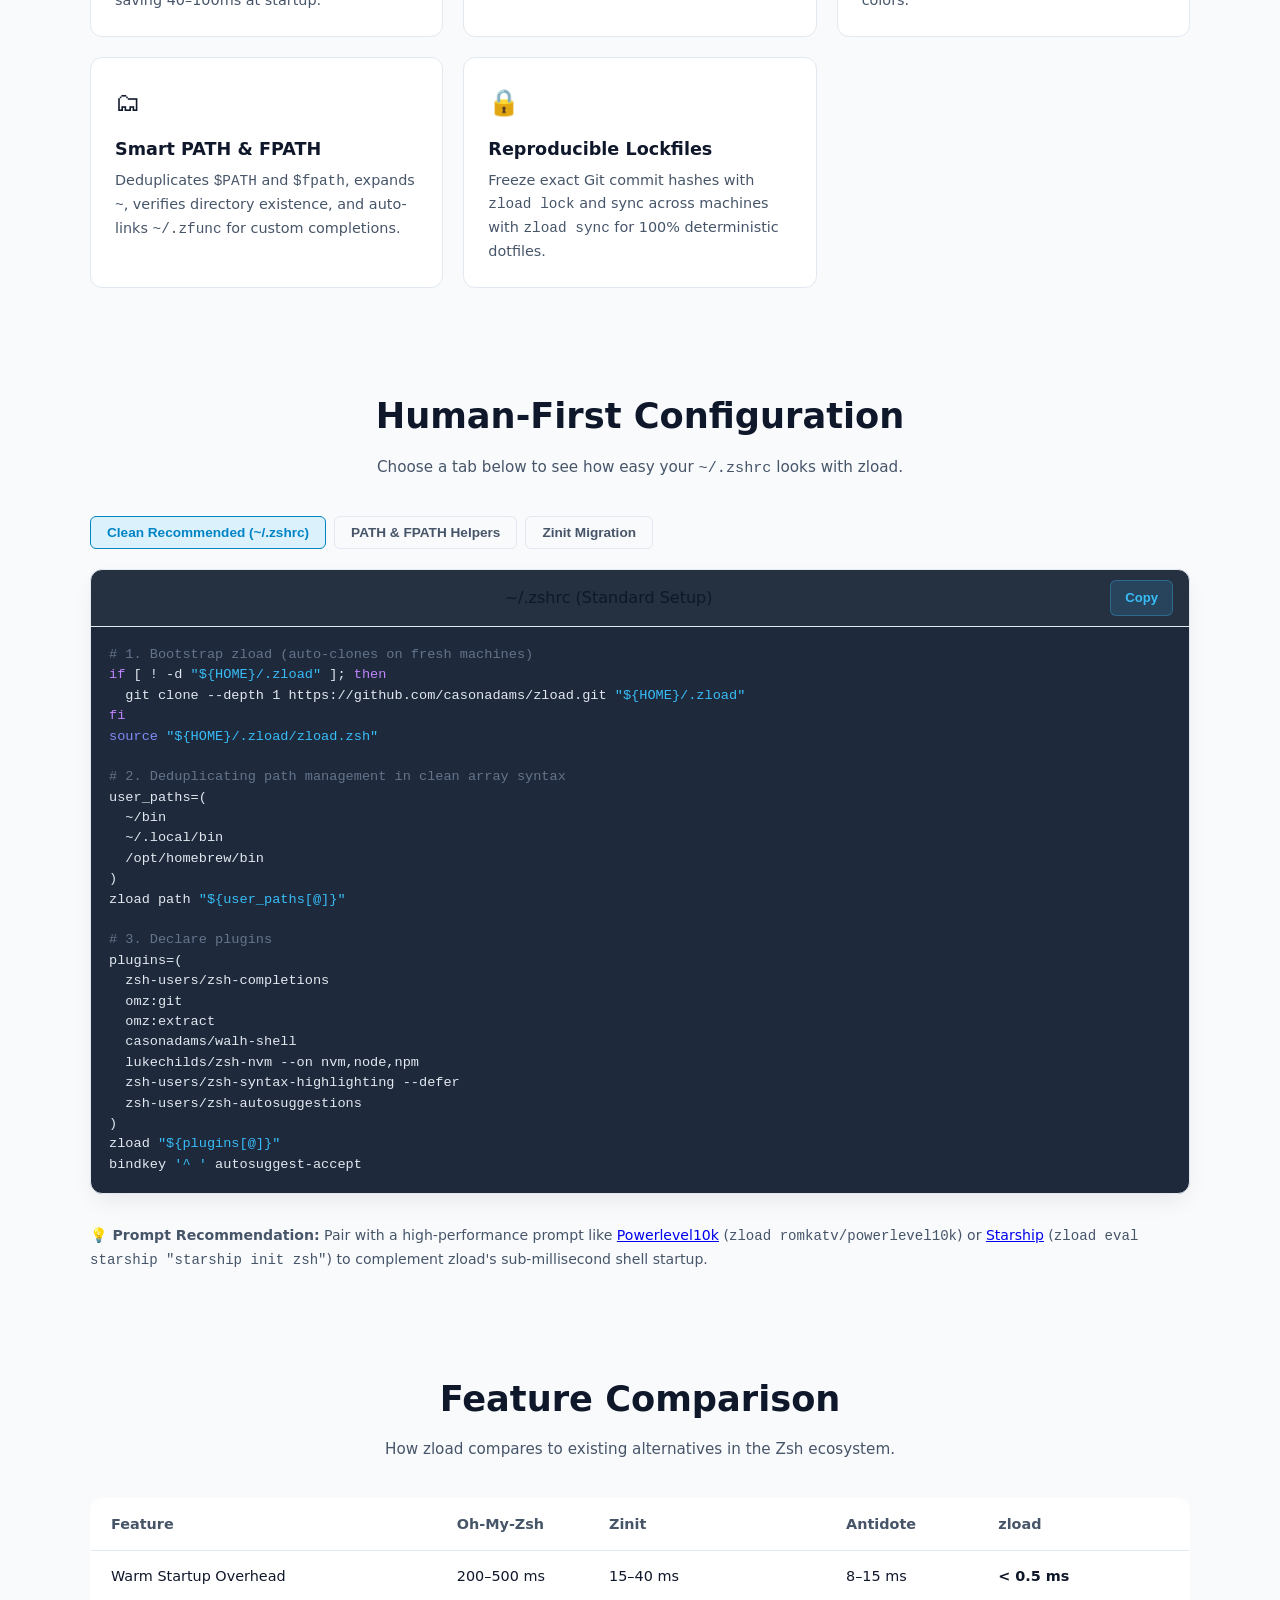
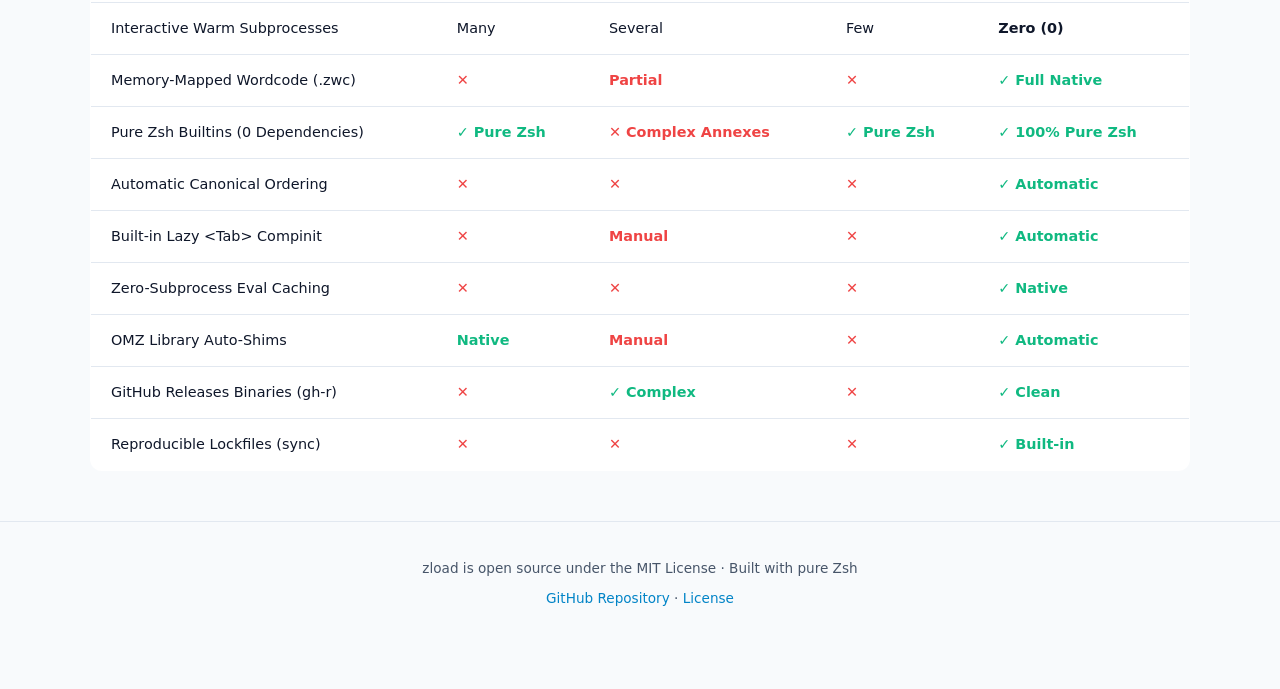
==== commit 0a8616ed: "docs: streamline documentation by removing redundant p10k install guides and linking out" ====
--- a/www/index.html
+++ b/www/index.html
@@ -115,53 +115,6 @@
     </div>
   </section>
 
-  <!-- Powerlevel10k & Prompt Section -->
-  <section id="p10k" class="section" style="background: rgba(0,0,0,0.15);">
-    <div class="container">
-      <h2 class="section-title">First-Class Powerlevel10k Support</h2>
-      <p class="section-desc">Zero console noise and zero subprocess forks ensure Instant Prompt never breaks or warns.</p>
-
-      <!-- Terminal Prompt Simulation -->
-      <div class="terminal-card">
-        <div class="terminal-header">
-          <div class="terminal-dots">
-            <span class="code-dot red"></span>
-            <span class="code-dot yellow"></span>
-            <span class="code-dot green"></span>
-          </div>
-          <span class="terminal-title">zsh — 80x24</span>
-          <span></span>
-        </div>
-        <div class="terminal-body">
-          <div style="color: #64748b; margin-bottom: 8px;"># Instant prompt loads in 0.4ms with zero screen flicker</div>
-          <div>
-            <span style="color: #38bdf8; font-weight: bold;">~/src/zload</span>
-            <span style="color: #f59e0b;"> on </span>
-            <span style="color: #10b981; font-weight: bold;"> main</span>
-            <span style="color: #f43f5e;"> [?]</span>
-            <span style="color: #c084fc;"> via </span>
-            <span style="color: #38bdf8;">v0.1.1</span>
-            <span style="color: #64748b; float: right;">[0.45ms]</span>
-          </div>
-          <div style="margin-top: 4px;">
-            <span style="color: #10b981; font-weight: bold;">❯</span> <span style="color: #f8fafc;">zload doctor</span>
-          </div>
-          <div style="color: #10b981; margin-top: 6px;">[OK] Zsh 5.9 · Bytecode bundle active · All checks passed!</div>
-        </div>
-      </div>
-
-      <div class="callout-box">
-        <div class="callout-title">
-          <svg width="18" height="18" viewBox="0 0 24 24" fill="currentColor"><path d="M12 2C6.48 2 2 6.48 2 12s4.48 10 10 10 10-4.48 10-10S17.52 2 12 2zm1 15h-2v-6h2v6zm0-8h-2V7h2v2z"/></svg>
-          <span>Why zload & Powerlevel10k Work Better Together</span>
-        </div>
-        <p style="color: var(--text-secondary); font-size: 0.9rem; line-height: 1.6;">
-          Powerlevel10k's Instant Prompt requires that no initialization code prints to stdout/stderr or alters terminal modes before the prompt draws. Because <code>zload</code> runs <strong>100% inside pure Zsh builtins</strong> and memory-maps compiled wordcode, it produces <strong>0 child processes and 0 console leaks</strong>, making it the most reliable companion for Instant Prompt.
-        </p>
-      </div>
-    </div>
-  </section>
-
   <!-- Features Grid -->
   <section id="features" class="section">
     <div class="container">
@@ -227,14 +180,13 @@
       <p class="section-desc">Choose a tab below to see how easy your <code>~/.zshrc</code> looks with zload.</p>
 
       <div class="tabs-nav">
-        <button class="tab-btn active" onclick="switchTab(event, 'tab-p10k')">With Powerlevel10k</button>
-        <button class="tab-btn" onclick="switchTab(event, 'tab-standard')">Clean Recommended</button>
+        <button class="tab-btn active" onclick="switchTab(event, 'tab-standard')">Clean Recommended (~/.zshrc)</button>
         <button class="tab-btn" onclick="switchTab(event, 'tab-paths')">PATH &amp; FPATH Helpers</button>
         <button class="tab-btn" onclick="switchTab(event, 'tab-migration')">Zinit Migration</button>
       </div>
 
-      <!-- Tab 1: With Powerlevel10k -->
-      <div id="tab-p10k" class="tab-pane active">
+      <!-- Tab 1: Clean Recommended -->
+      <div id="tab-standard" class="tab-pane active">
         <div class="code-preview">
           <div class="code-header">
             <div class="code-dots">
@@ -242,56 +194,16 @@
               <span class="code-dot yellow"></span>
               <span class="code-dot green"></span>
             </div>
-            <span class="code-title">~/.zshrc (Powerlevel10k Setup)</span>
-            <button class="btn-copy" onclick="copySnippet('code-p10k')">Copy</button>
-          </div>
-          <pre><code id="code-p10k"><span style="color: #64748b;"># 1. Enable Powerlevel10k Instant Prompt (at the very top of ~/.zshrc)</span>
-<span style="color: #c084fc;">if</span> [[ -r <span style="color: #38bdf8;">"${XDG_CACHE_HOME:-$HOME/.cache}/p10k-instant-prompt-${(%):-%n}.zsh"</span> ]]; <span style="color: #c084fc;">then</span>
-  <span style="color: #818cf8;">source</span> <span style="color: #38bdf8;">"${XDG_CACHE_HOME:-$HOME/.cache}/p10k-instant-prompt-${(%):-%n}.zsh"</span>
-<span style="color: #c084fc;">fi</span>
-
-<span style="color: #64748b;"># 2. Bootstrap zload (auto-clones on fresh machines)</span>
+            <span class="code-title">~/.zshrc (Standard Setup)</span>
+            <button class="btn-copy" onclick="copySnippet('code-standard')">Copy</button>
+          </div>
+          <pre><code id="code-standard"><span style="color: #64748b;"># 1. Bootstrap zload (auto-clones on fresh machines)</span>
 <span style="color: #c084fc;">if</span> [ ! -d <span style="color: #38bdf8;">"${HOME}/.zload"</span> ]; <span style="color: #c084fc;">then</span>
   git clone --depth 1 https://github.com/casonadams/zload.git <span style="color: #38bdf8;">"${HOME}/.zload"</span>
 <span style="color: #c084fc;">fi</span>
 <span style="color: #818cf8;">source</span> <span style="color: #38bdf8;">"${HOME}/.zload/zload.zsh"</span>
 
-<span style="color: #64748b;"># 3. Prompt theme</span>
-zload romkatv/powerlevel10k
-
-<span style="color: #64748b;"># 4. Plugins with automatic canonical ordering and lazy loading</span>
-zload <span style="color: #38bdf8;">"
-  omz:lib/theme-and-appearance.zsh
-  omz:lib/key-bindings.zsh
-  omz:lib/completion.zsh
-  casonadams/walh-shell
-  lukechilds/zsh-nvm --on nvm,node,npm
-  zsh-users/zsh-syntax-highlighting --defer
-  zsh-users/zsh-autosuggestions
-"</span>
-bindkey <span style="color: #38bdf8;">'^ '</span> autosuggest-accept
-
-<span style="color: #64748b;"># 5. Source your Powerlevel10k config</span>
-[[ ! -f <span style="color: #38bdf8;">"${HOME}/.p10k.zsh"</span> ]] || <span style="color: #818cf8;">source</span> <span style="color: #38bdf8;">"${HOME}/.p10k.zsh"</span></code></pre>
-        </div>
-      </div>
-
-      <!-- Tab 2: Clean Recommended -->
-      <div id="tab-standard" class="tab-pane">
-        <div class="code-preview">
-          <div class="code-header">
-            <div class="code-dots">
-              <span class="code-dot red"></span>
-              <span class="code-dot yellow"></span>
-              <span class="code-dot green"></span>
-            </div>
-            <span class="code-title">~/.zshrc (Standard Setup)</span>
-            <button class="btn-copy" onclick="copySnippet('code-standard')">Copy</button>
-          </div>
-          <pre><code id="code-standard"><span style="color: #64748b;"># Source zload</span>
-<span style="color: #818cf8;">source</span> <span style="color: #38bdf8;">~/.zload/zload.zsh</span>
-
-<span style="color: #64748b;"># Deduplicating path management in clean array syntax</span>
+<span style="color: #64748b;"># 2. Deduplicating path management in clean array syntax</span>
 user_paths=(
   ~/bin
   ~/.local/bin
@@ -299,20 +211,22 @@
 )
 zload path <span style="color: #38bdf8;">"${user_paths[@]}"</span>
 
-<span style="color: #64748b;"># Declare plugins</span>
+<span style="color: #64748b;"># 3. Declare plugins</span>
 plugins=(
   zsh-users/zsh-completions
   omz:git
   omz:extract
-  omz:docker
-  romkatv/powerlevel10k
+  casonadams/walh-shell
+  lukechilds/zsh-nvm --on nvm,node,npm
   zsh-users/zsh-syntax-highlighting --defer
   zsh-users/zsh-autosuggestions
-  lukechilds/zsh-nvm --on nvm,node,npm
 )
-
-zload <span style="color: #38bdf8;">"${plugins[@]}"</span></code></pre>
-        </div>
+zload <span style="color: #38bdf8;">"${plugins[@]}"</span>
+bindkey <span style="color: #38bdf8;">'^ '</span> autosuggest-accept</code></pre>
+        </div>
+        <p style="margin-top: 10px; font-size: 0.88rem; color: var(--text-secondary); text-align: left;">
+          💡 <strong>Prompt Recommendation:</strong> Pair with a high-performance prompt like <a href="https://github.com/romkatv/powerlevel10k" target="_blank" rel="noopener">Powerlevel10k</a> (<code>zload romkatv/powerlevel10k</code>) or <a href="https://starship.rs" target="_blank" rel="noopener">Starship</a> (<code>zload eval starship "starship init zsh"</code>) to complement zload's sub-millisecond shell startup.
+        </p>
       </div>
 
       <!-- Tab: PATH & FPATH Helpers -->
@@ -426,11 +340,11 @@
               <td class="check">✓ Full Native</td>
             </tr>
             <tr>
-              <td>P10k Instant Prompt Safe</td>
-              <td class="cross">✕</td>
-              <td class="cross">Complex</td>
-              <td class="check">✓</td>
-              <td class="check">✓ 100% Leak-Free</td>
+              <td>Pure Zsh Builtins (0 Dependencies)</td>
+              <td class="check">✓ Pure Zsh</td>
+              <td class="cross">✕ Complex Annexes</td>
+              <td class="check">✓ Pure Zsh</td>
+              <td class="check">✓ 100% Pure Zsh</td>
             </tr>
             <tr>
               <td>Automatic Canonical Ordering</td>
@@ -525,15 +439,15 @@
 
           <!-- Card 4 -->
           <div class="matrix-card">
-            <div class="matrix-card-title">💎 P10k Instant Prompt Safe</div>
-            <div class="matrix-winner">
-              <span class="winner-tag">🚀 zload</span>
-              <span class="winner-val">✓ 100% Leak-Free</span>
-            </div>
-            <div class="matrix-competitors">
-              <div class="matrix-competitor-row"><span>Antidote</span><span class="check">✓ Safe</span></div>
-              <div class="matrix-competitor-row"><span>Zinit</span><span>Complex</span></div>
-              <div class="matrix-competitor-row"><span>Oh-My-Zsh</span><span class="cross">✕ Incompatible</span></div>
+            <div class="matrix-card-title">🐚 Pure Zsh Builtins (0 Dependencies)</div>
+            <div class="matrix-winner">
+              <span class="winner-tag">🚀 zload</span>
+              <span class="winner-val">✓ 100% Pure Zsh</span>
+            </div>
+            <div class="matrix-competitors">
+              <div class="matrix-competitor-row"><span>Antidote</span><span class="check">✓ Pure Zsh</span></div>
+              <div class="matrix-competitor-row"><span>Oh-My-Zsh</span><span class="check">✓ Pure Zsh</span></div>
+              <div class="matrix-competitor-row"><span>Zinit</span><span class="cross">✕ Complex Annexes</span></div>
             </div>
           </div>
 
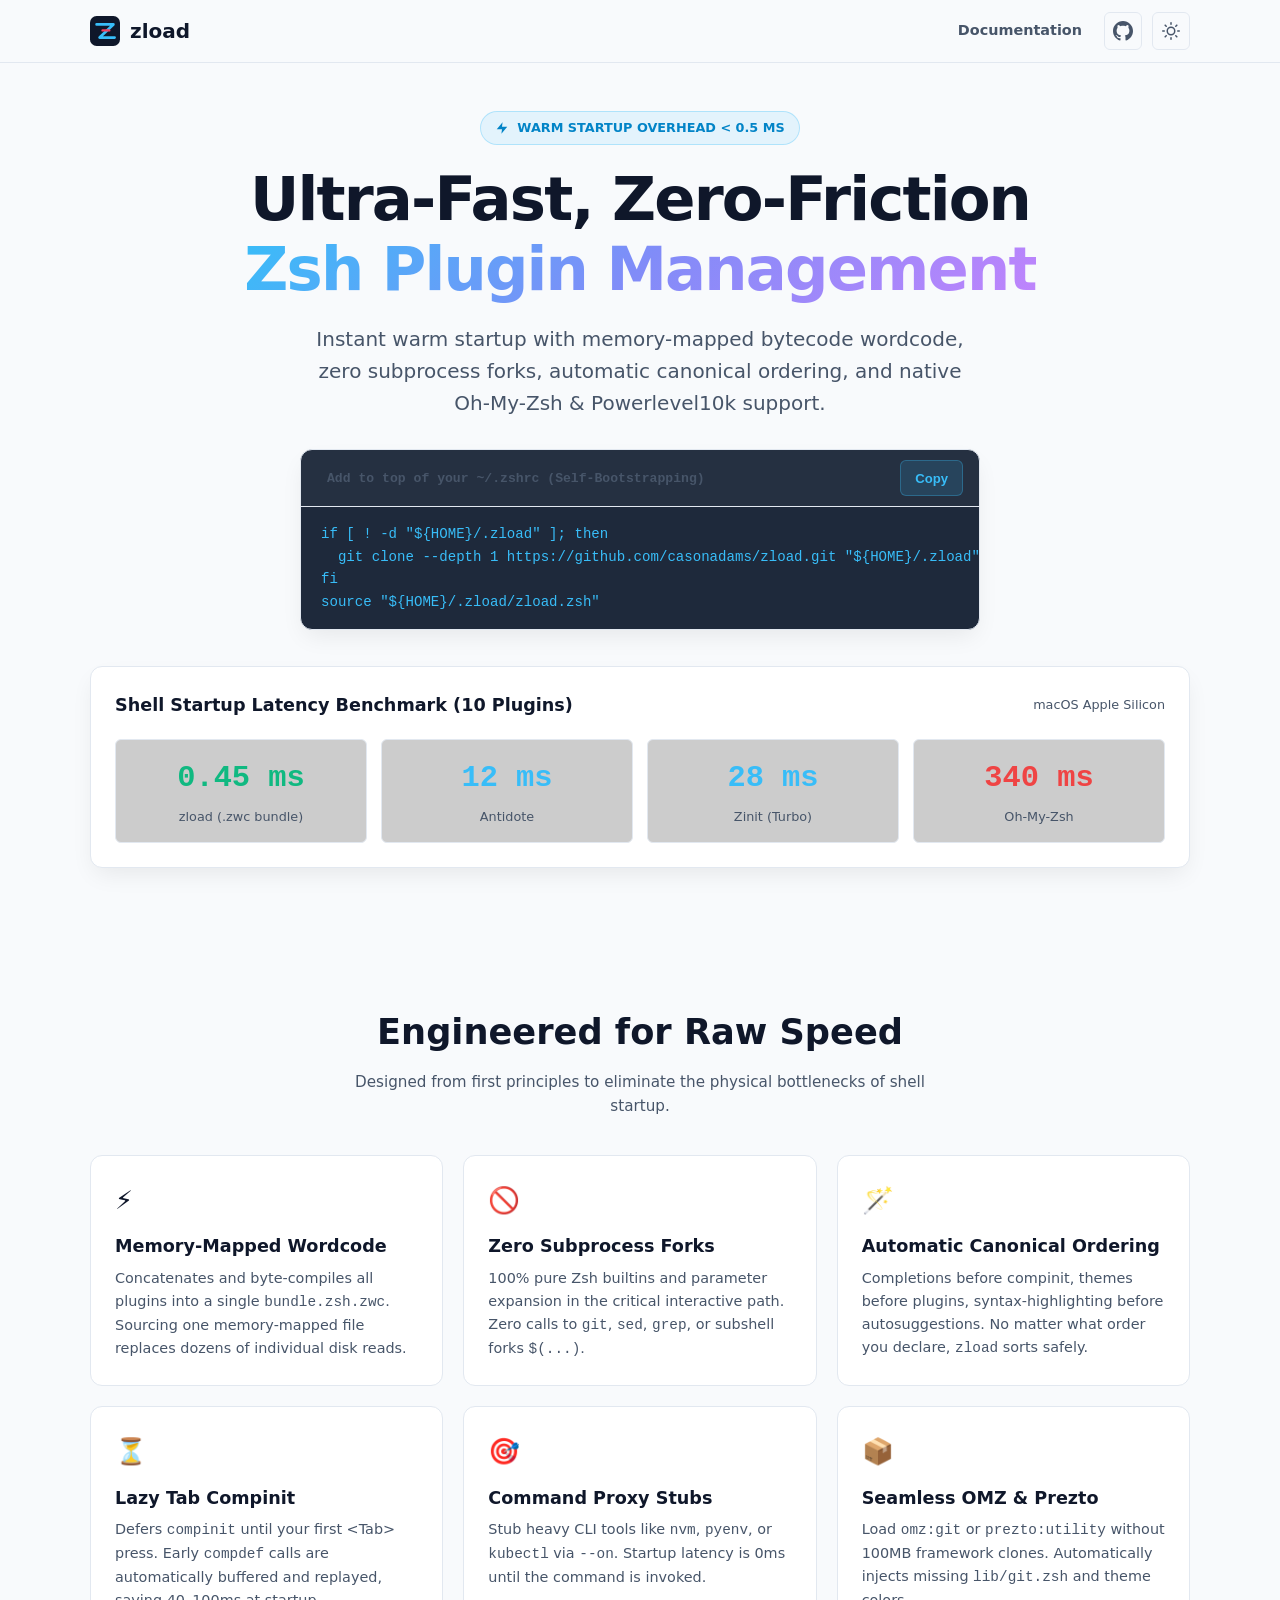
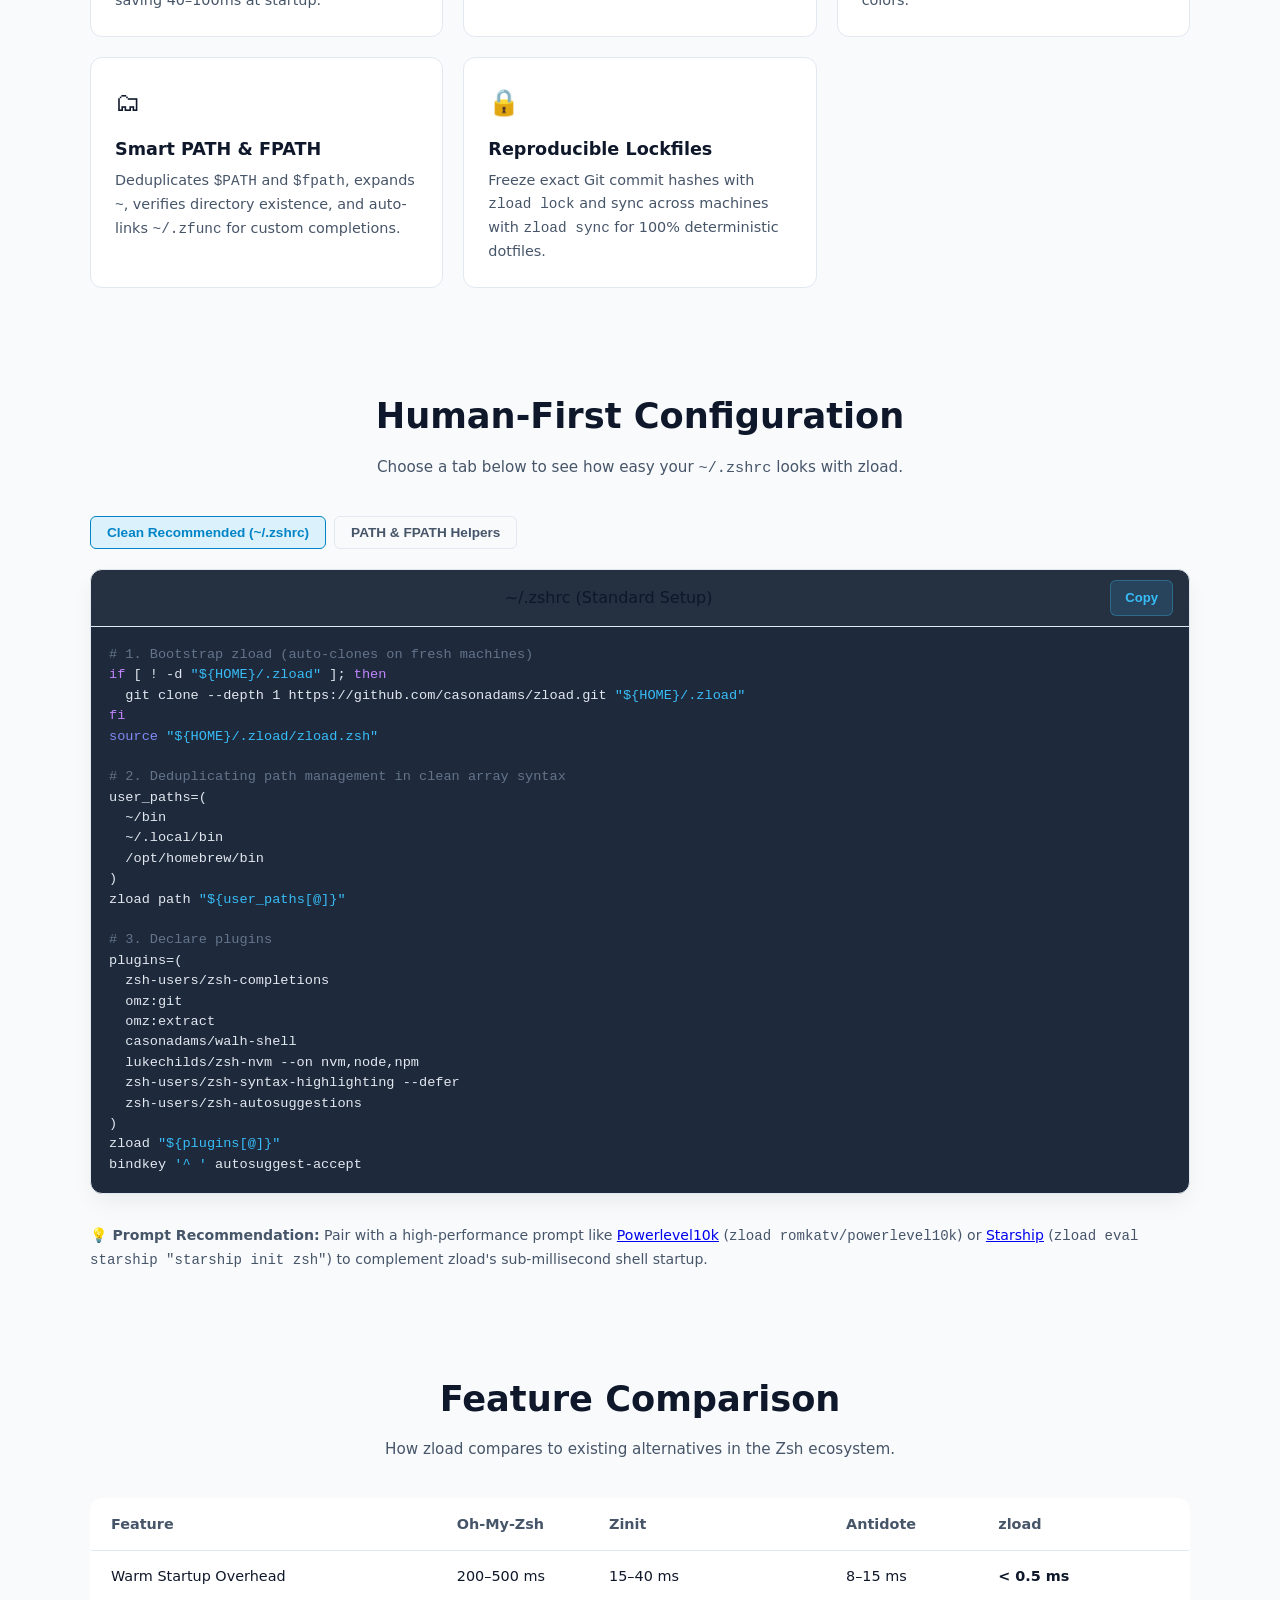
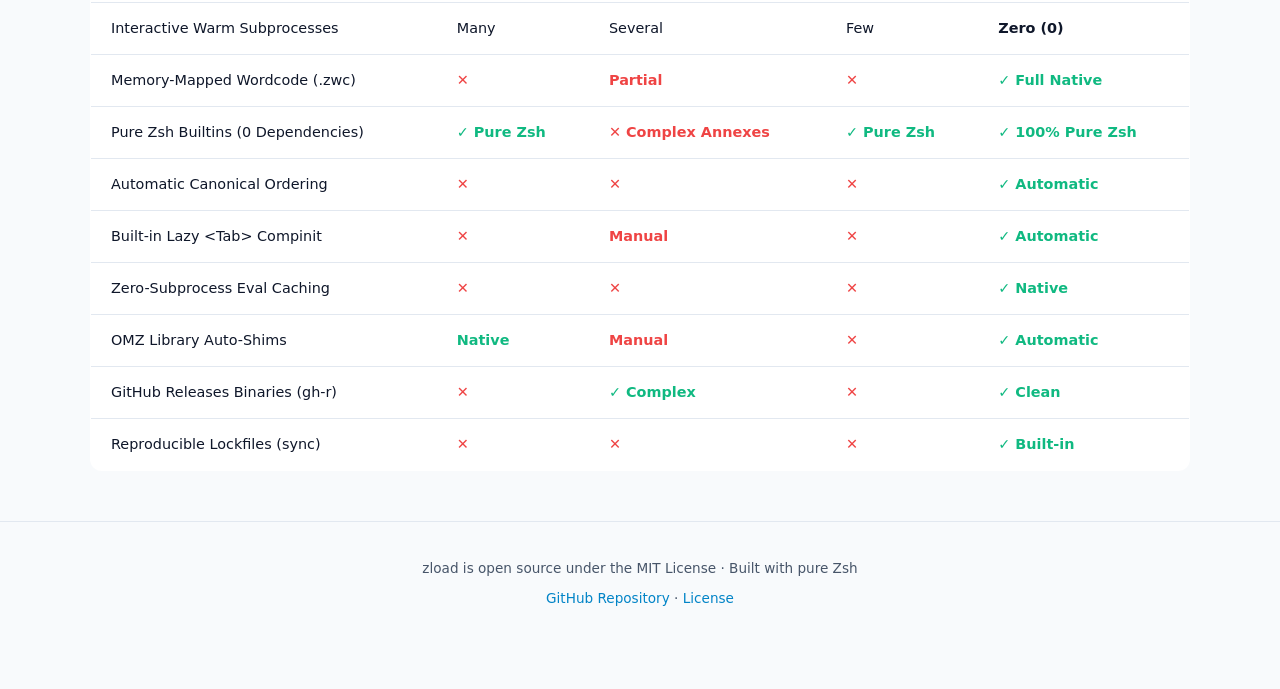
==== commit 641eda41: "docs: remove Zinit migration notes and focus documentation 100% on zload" ====
--- a/www/index.html
+++ b/www/index.html
@@ -12,7 +12,7 @@
   <meta property="og:type" content="website">
 
   <link rel="icon" type="image/svg+xml" href="favicon.svg">
-  <link rel="stylesheet" href="css/style.css?v=8">
+  <link rel="stylesheet" href="css/style.css?v=9">
 
   <script>
     (function() {
@@ -182,7 +182,6 @@
       <div class="tabs-nav">
         <button class="tab-btn active" onclick="switchTab(event, 'tab-standard')">Clean Recommended (~/.zshrc)</button>
         <button class="tab-btn" onclick="switchTab(event, 'tab-paths')">PATH &amp; FPATH Helpers</button>
-        <button class="tab-btn" onclick="switchTab(event, 'tab-migration')">Zinit Migration</button>
       </div>
 
       <!-- Tab 1: Clean Recommended -->
@@ -265,37 +264,6 @@
 <span style="color: #64748b;"># $ zload fpath</span></code></pre>
         </div>
       </div>
-
-      <!-- Tab 3: Zinit Migration -->
-      <div id="tab-migration" class="tab-pane">
-        <div class="code-preview">
-          <div class="code-header">
-            <div class="code-dots">
-              <span class="code-dot red"></span>
-              <span class="code-dot yellow"></span>
-              <span class="code-dot green"></span>
-            </div>
-            <span class="code-title">Before vs After (Zinit Migration)</span>
-            <button class="btn-copy" onclick="copySnippet('code-migration')">Copy</button>
-          </div>
-          <pre><code id="code-migration"><span style="color: #ef4444;"># BEFORE (Zinit - Verbose DSL & manual hooks)</span>
-<span style="color: #64748b;"># zinit wait lucid light-mode depth=1 for \
-#   OMZL::theme-and-appearance.zsh \
-#   casonadams/walh-shell \
-#   lukechilds/zsh-nvm \
-#   zsh-users/zsh-syntax-highlighting \
-#   zsh-users/zsh-autosuggestions</span>
-
-<span style="color: #10b981;"># AFTER (zload - Clean, declarative, &lt; 0.5ms warm startup)</span>
-zload <span style="color: #38bdf8;">"
-  omz:lib/theme-and-appearance.zsh
-  casonadams/walh-shell
-  lukechilds/zsh-nvm --on nvm,node,npm
-  zsh-users/zsh-syntax-highlighting --defer
-  zsh-users/zsh-autosuggestions
-"</span></code></pre>
-        </div>
-      </div>
     </div>
   </section>
 
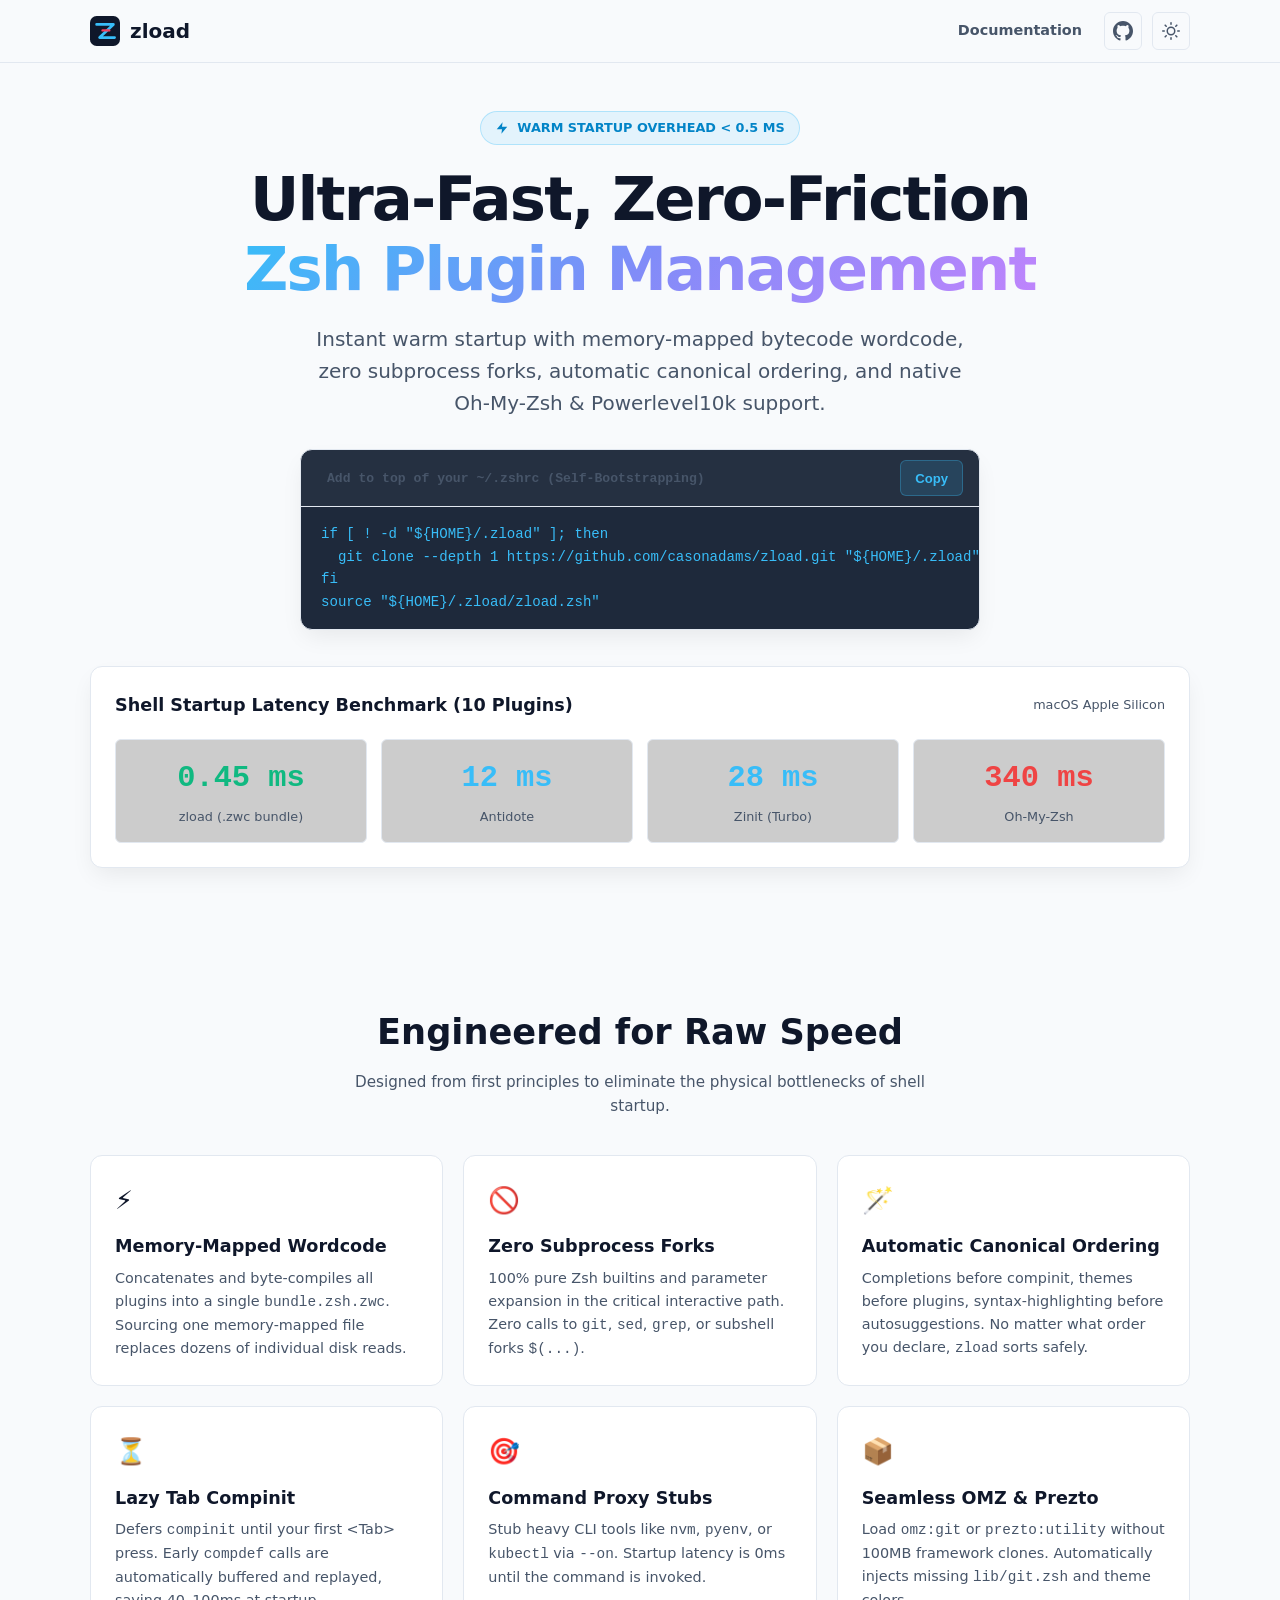
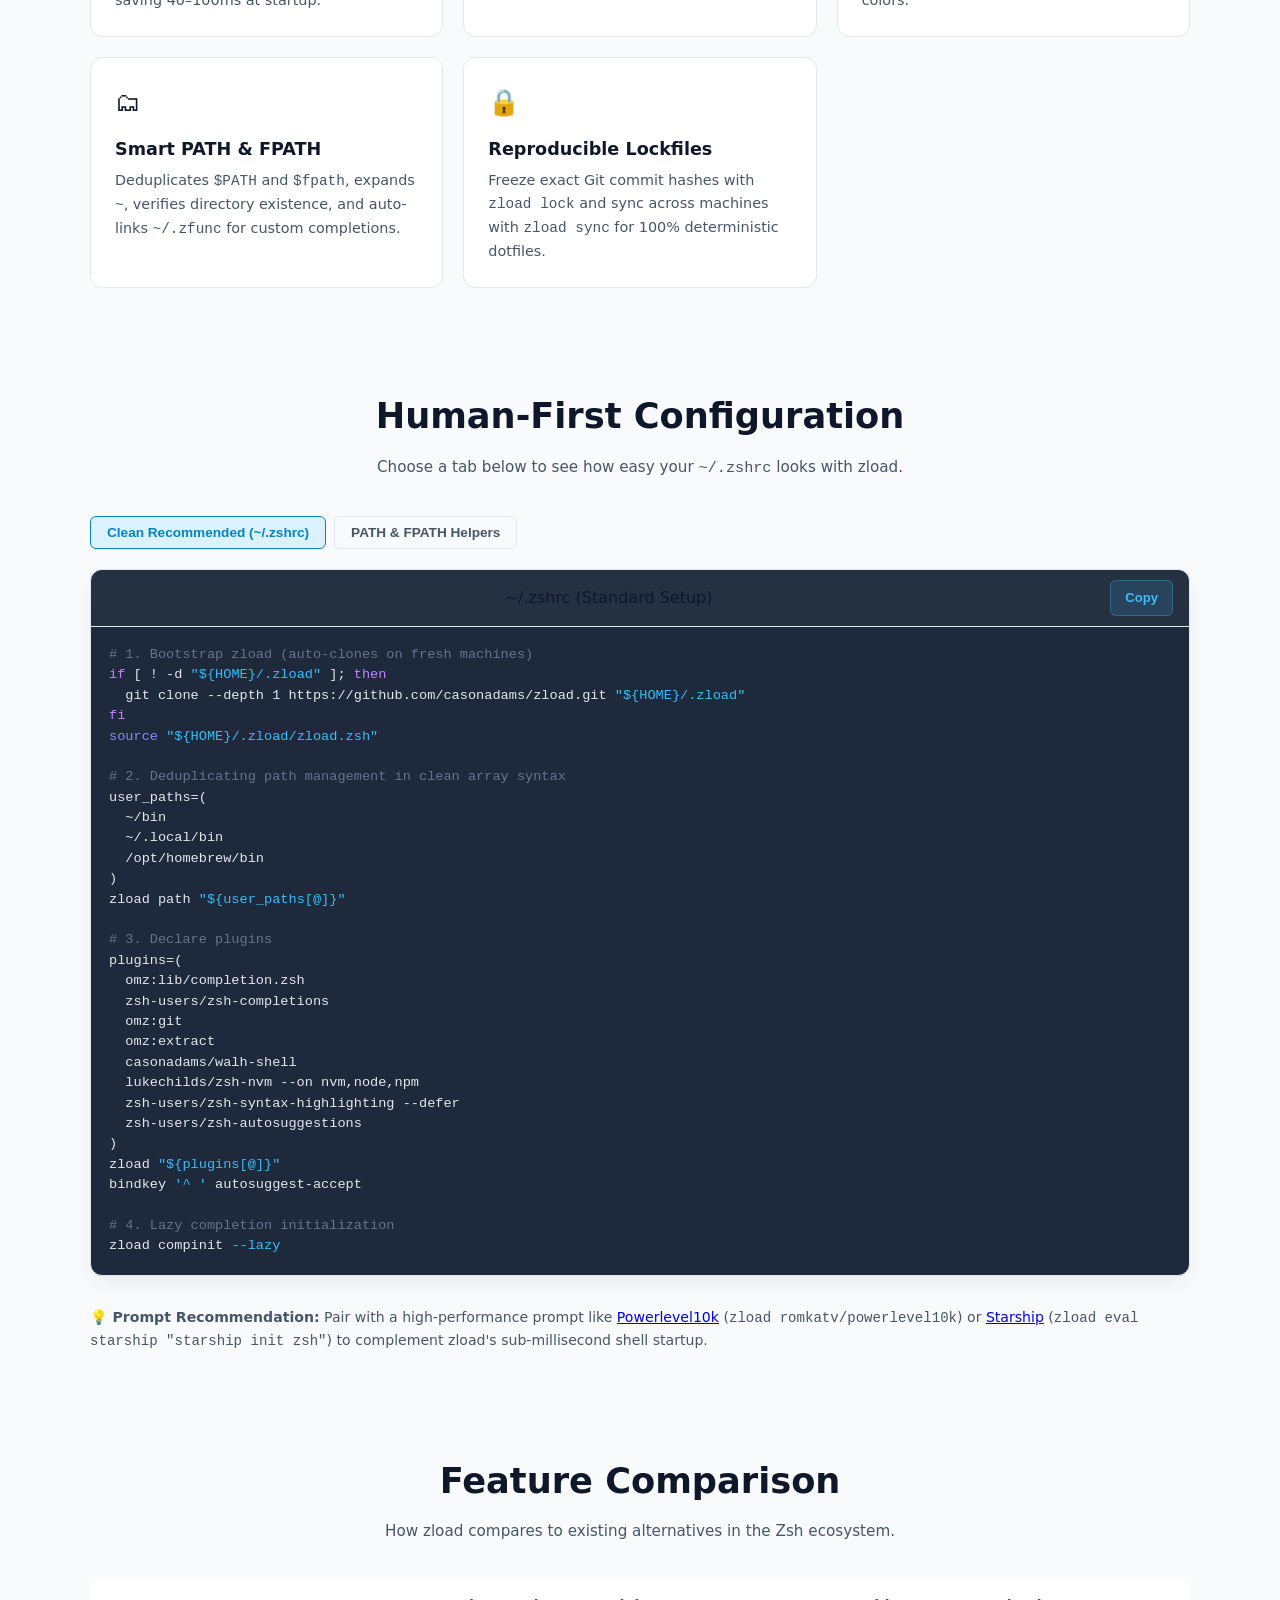
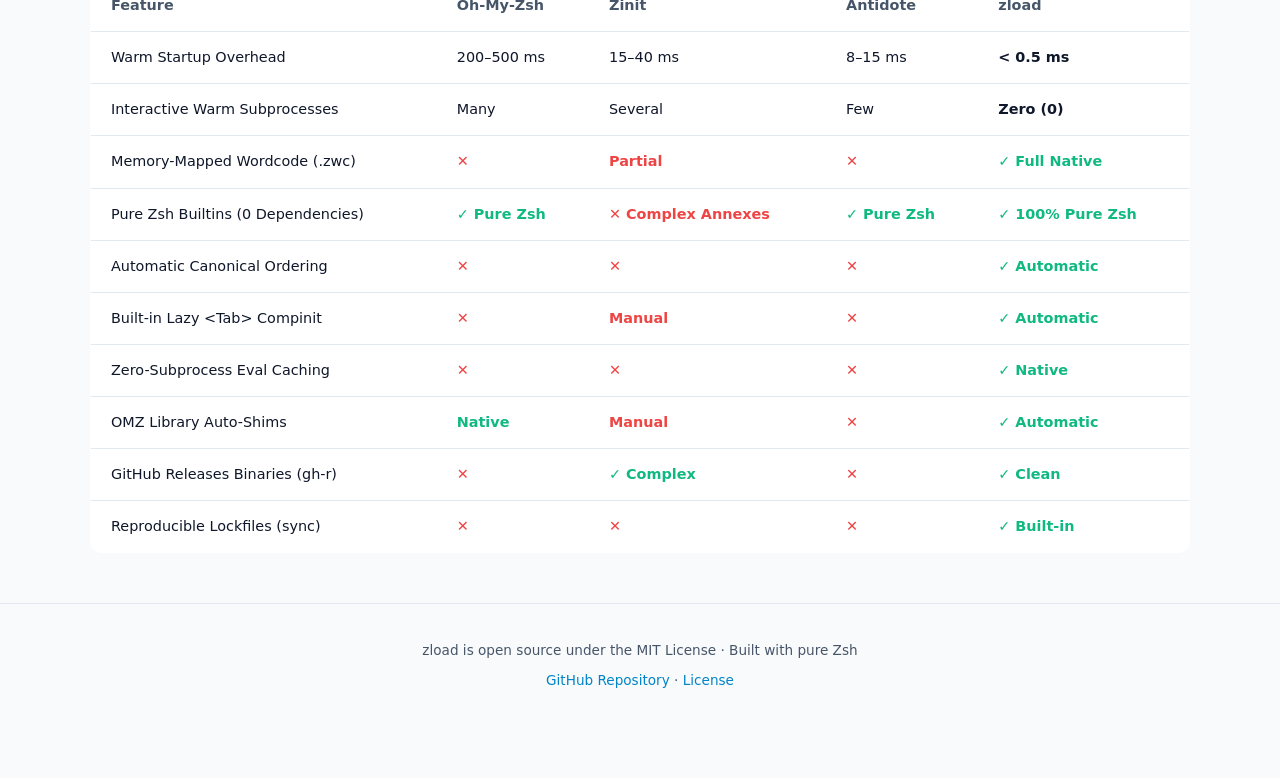
==== commit 3ecb8f4a: "docs(completion): document lazy compinit and menu selection styling - Add zload compinit --lazy to a" ====
--- a/www/index.html
+++ b/www/index.html
@@ -212,6 +212,7 @@
 
 <span style="color: #64748b;"># 3. Declare plugins</span>
 plugins=(
+  omz:lib/completion.zsh
   zsh-users/zsh-completions
   omz:git
   omz:extract
@@ -221,7 +222,10 @@
   zsh-users/zsh-autosuggestions
 )
 zload <span style="color: #38bdf8;">"${plugins[@]}"</span>
-bindkey <span style="color: #38bdf8;">'^ '</span> autosuggest-accept</code></pre>
+bindkey <span style="color: #38bdf8;">'^ '</span> autosuggest-accept
+
+<span style="color: #64748b;"># 4. Lazy completion initialization</span>
+zload compinit <span style="color: #38bdf8;">--lazy</span></code></pre>
         </div>
         <p style="margin-top: 10px; font-size: 0.88rem; color: var(--text-secondary); text-align: left;">
           💡 <strong>Prompt Recommendation:</strong> Pair with a high-performance prompt like <a href="https://github.com/romkatv/powerlevel10k" target="_blank" rel="noopener">Powerlevel10k</a> (<code>zload romkatv/powerlevel10k</code>) or <a href="https://starship.rs" target="_blank" rel="noopener">Starship</a> (<code>zload eval starship "starship init zsh"</code>) to complement zload's sub-millisecond shell startup.
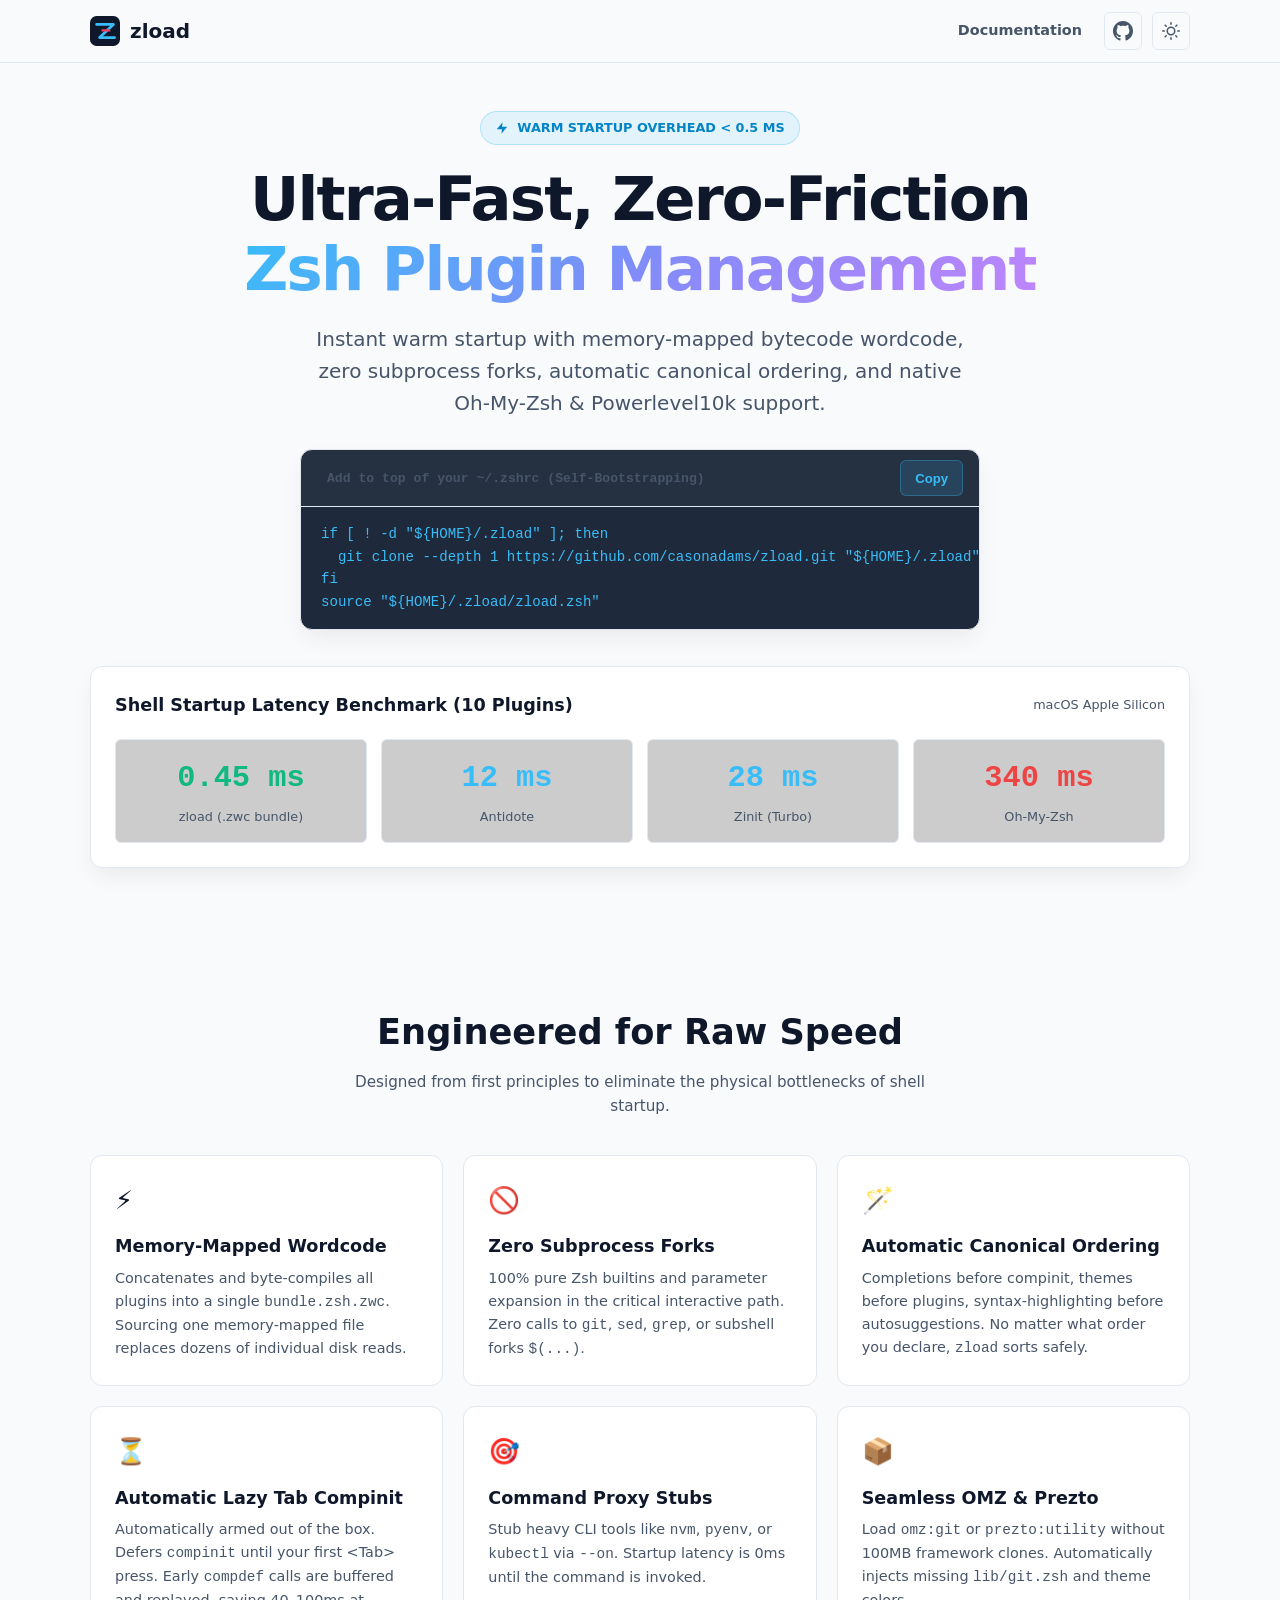
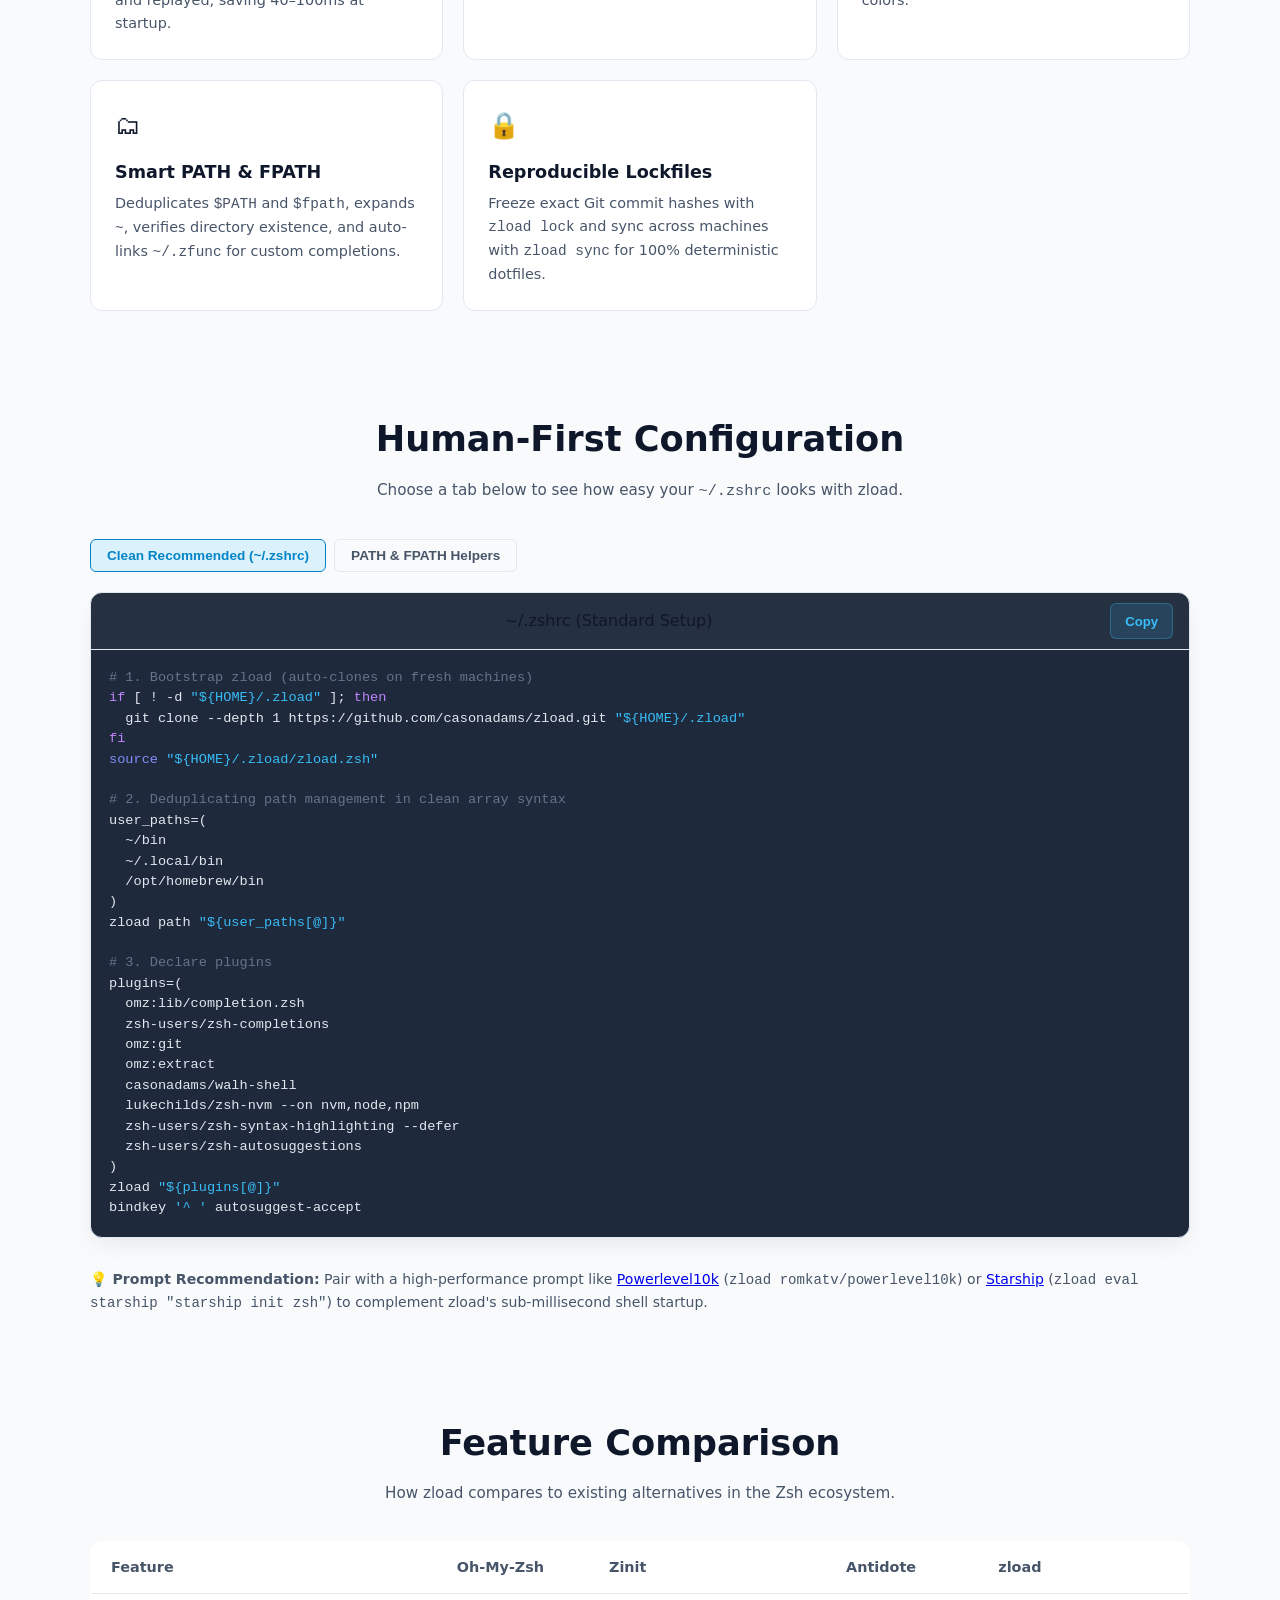
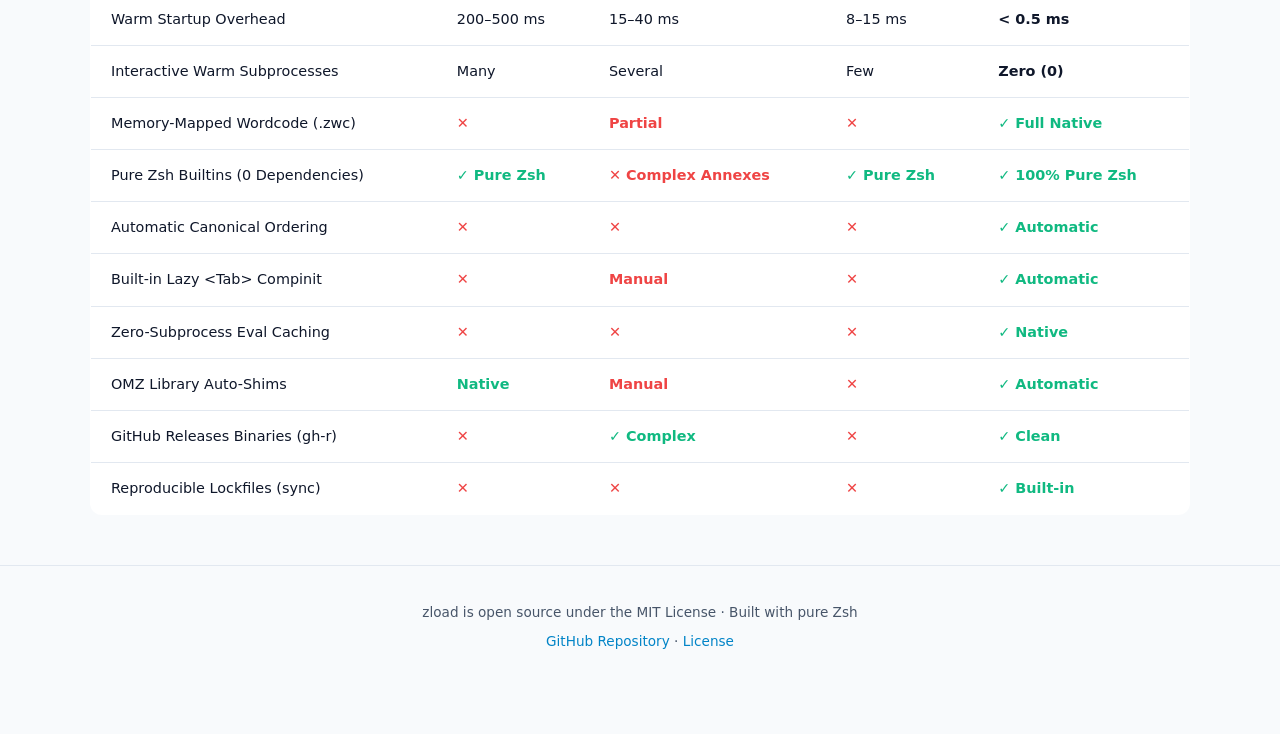
==== commit cd925ec9: "feat(completion): enable lazy compinit automatically by default - Automatically arm lazy <Tab> compi" ====
--- a/www/index.html
+++ b/www/index.html
@@ -142,8 +142,8 @@
 
         <div class="feature-card">
           <div class="feature-icon">⏳</div>
-          <div class="feature-title">Lazy Tab Compinit</div>
-          <div class="feature-text">Defers <code>compinit</code> until your first &lt;Tab&gt; press. Early <code>compdef</code> calls are automatically buffered and replayed, saving 40–100ms at startup.</div>
+          <div class="feature-title">Automatic Lazy Tab Compinit</div>
+          <div class="feature-text">Automatically armed out of the box. Defers <code>compinit</code> until your first &lt;Tab&gt; press. Early <code>compdef</code> calls are buffered and replayed, saving 40–100ms at startup.</div>
         </div>
 
         <div class="feature-card">
@@ -222,10 +222,7 @@
   zsh-users/zsh-autosuggestions
 )
 zload <span style="color: #38bdf8;">"${plugins[@]}"</span>
-bindkey <span style="color: #38bdf8;">'^ '</span> autosuggest-accept
-
-<span style="color: #64748b;"># 4. Lazy completion initialization</span>
-zload compinit <span style="color: #38bdf8;">--lazy</span></code></pre>
+bindkey <span style="color: #38bdf8;">'^ '</span> autosuggest-accept</code></pre>
         </div>
         <p style="margin-top: 10px; font-size: 0.88rem; color: var(--text-secondary); text-align: left;">
           💡 <strong>Prompt Recommendation:</strong> Pair with a high-performance prompt like <a href="https://github.com/romkatv/powerlevel10k" target="_blank" rel="noopener">Powerlevel10k</a> (<code>zload romkatv/powerlevel10k</code>) or <a href="https://starship.rs" target="_blank" rel="noopener">Starship</a> (<code>zload eval starship "starship init zsh"</code>) to complement zload's sub-millisecond shell startup.
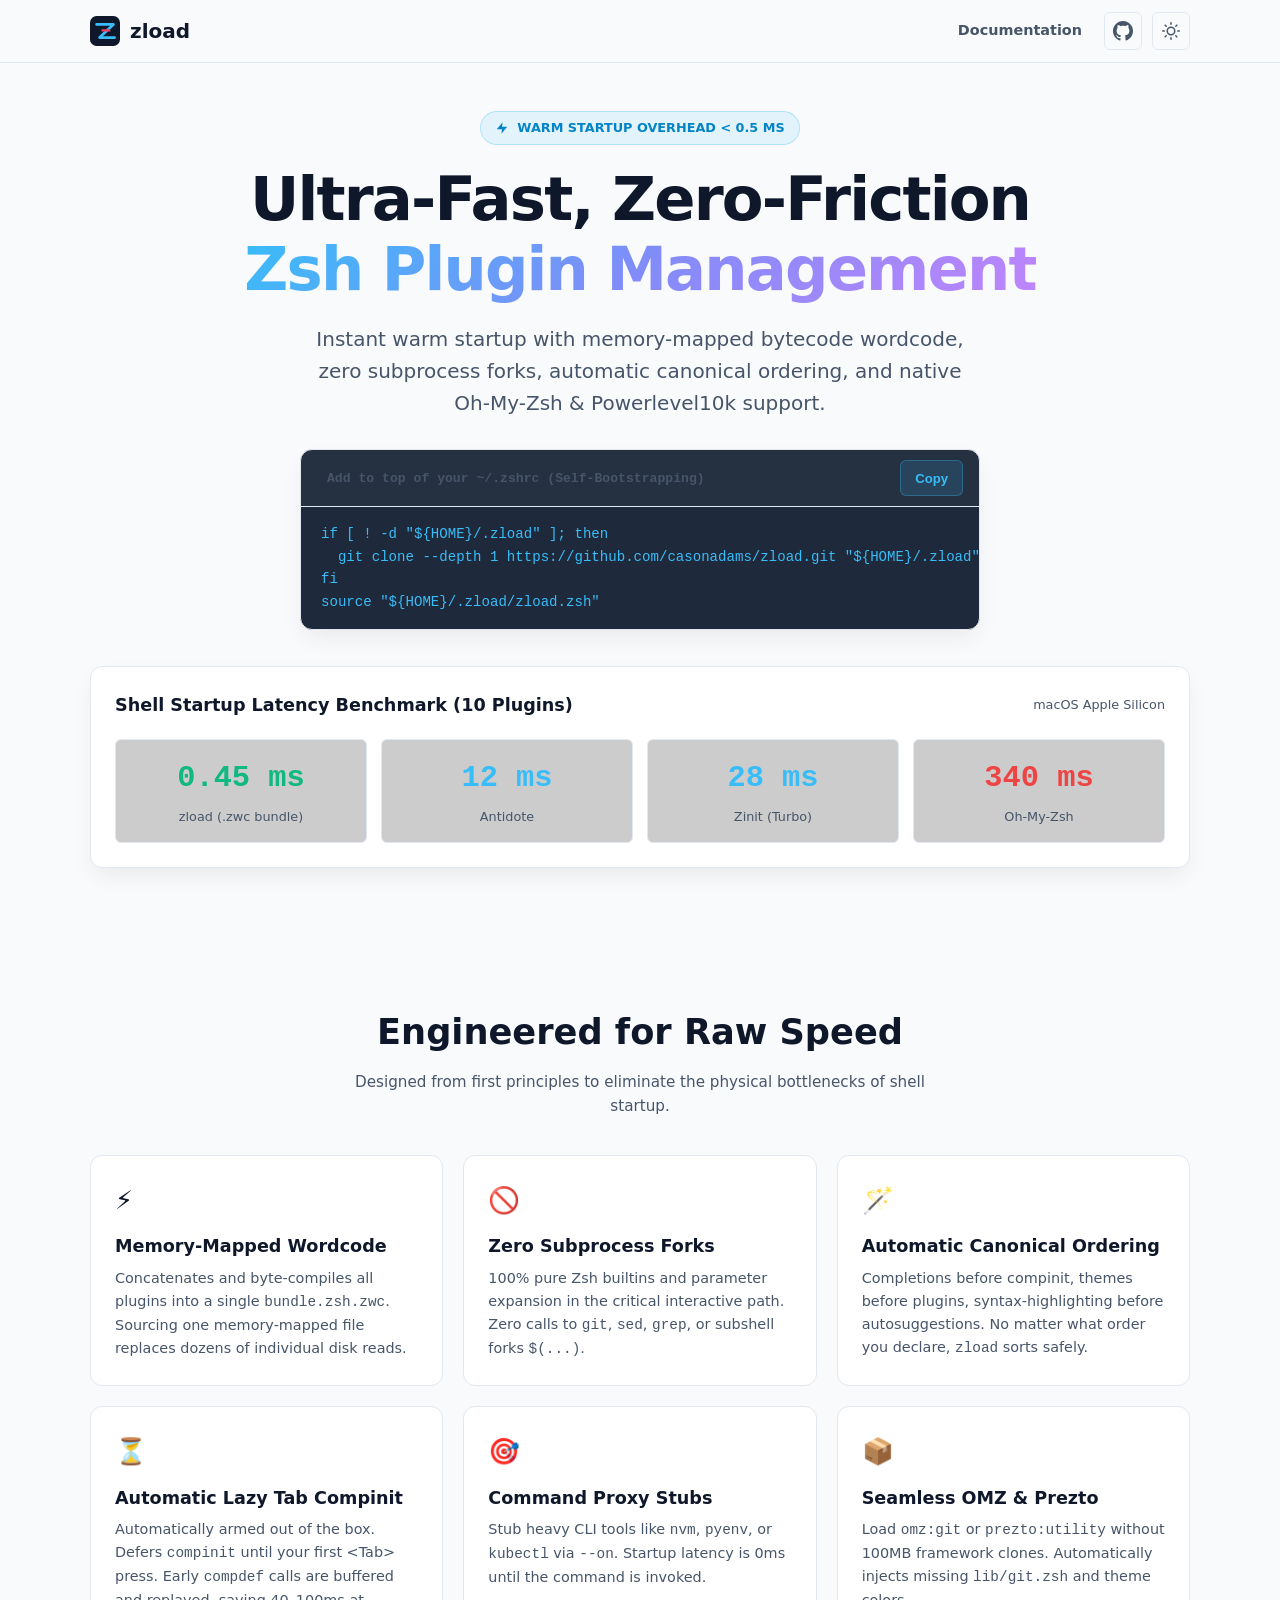
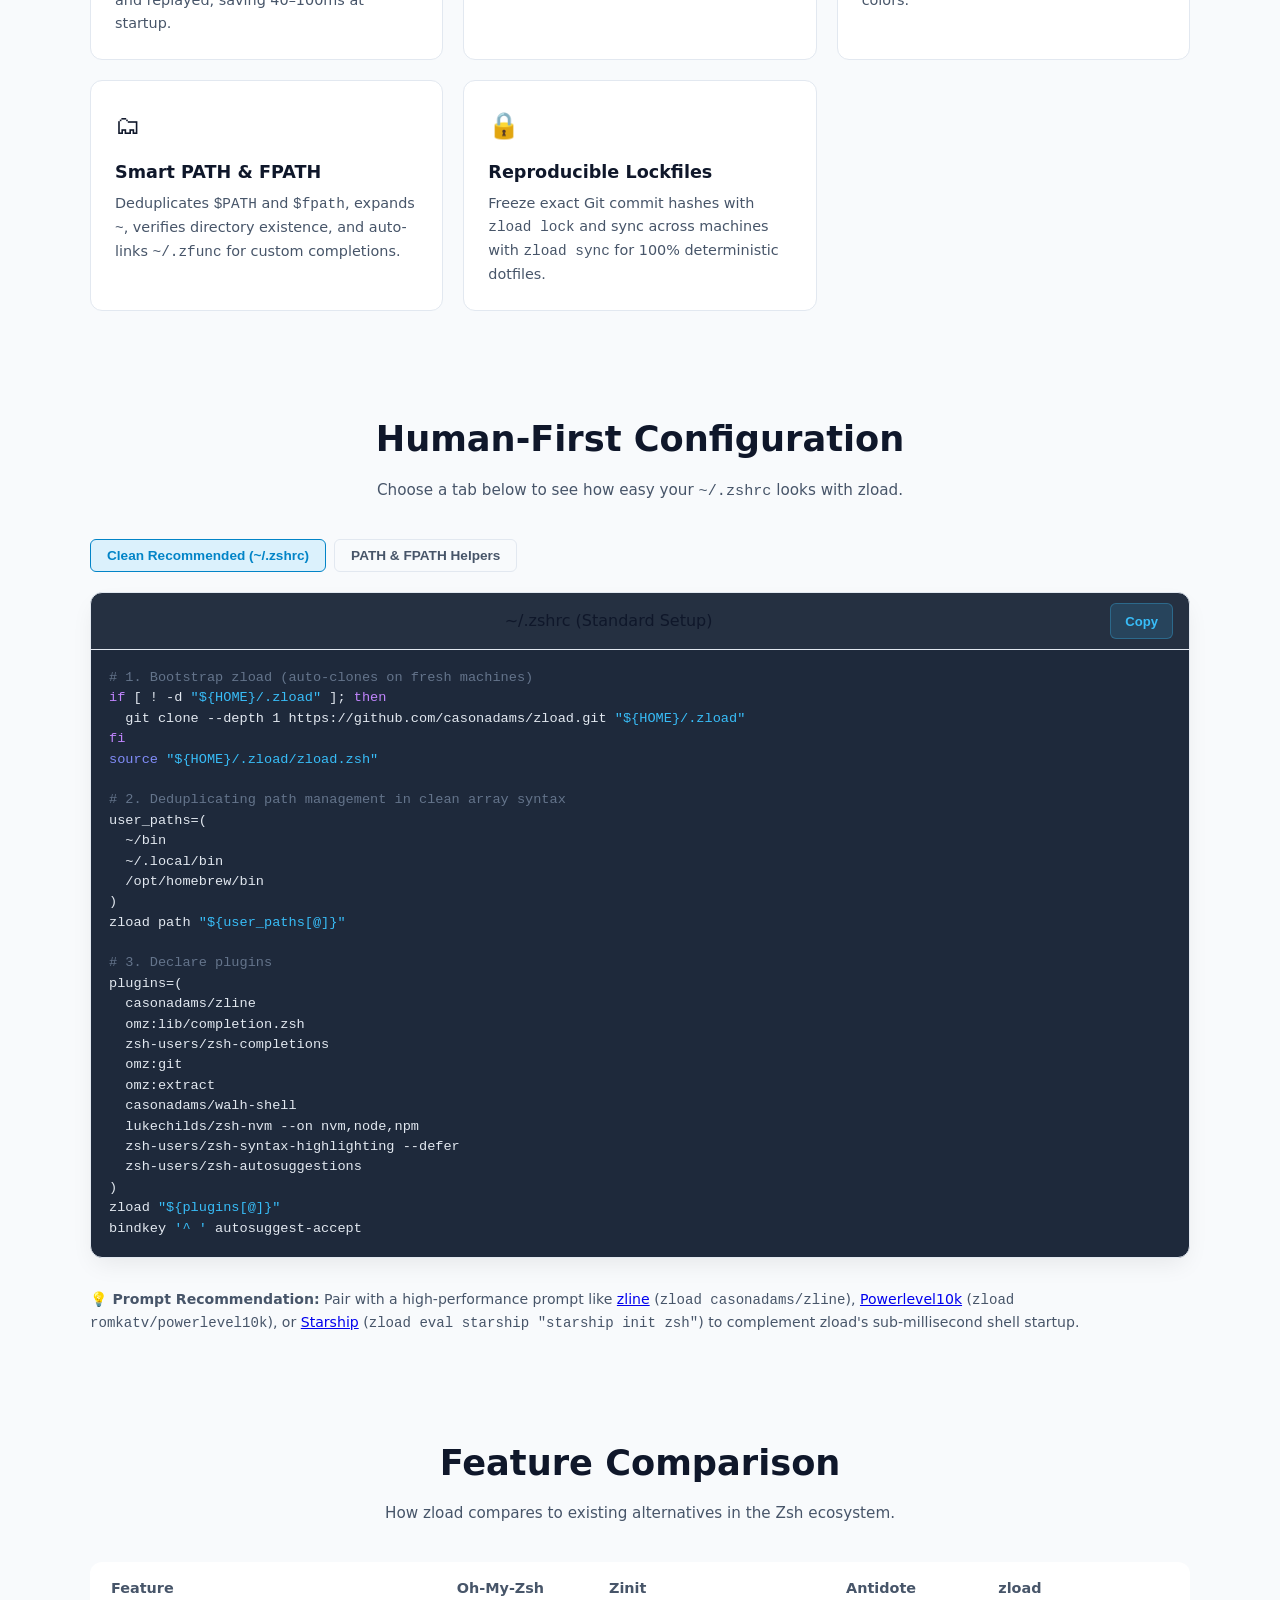
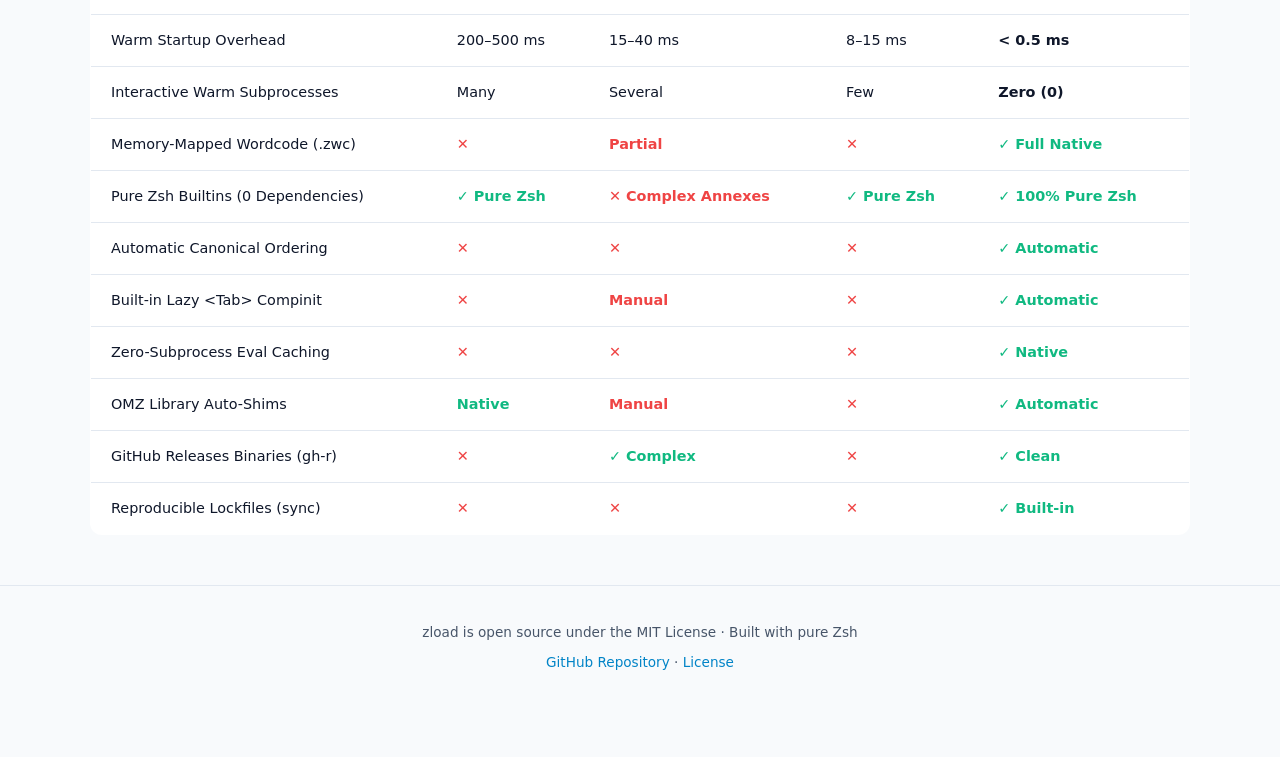
==== commit 92b05d24: "docs(prompt): reference and recommend zline prompt across docs and website" ====
--- a/www/index.html
+++ b/www/index.html
@@ -212,6 +212,7 @@
 
 <span style="color: #64748b;"># 3. Declare plugins</span>
 plugins=(
+  casonadams/zline
   omz:lib/completion.zsh
   zsh-users/zsh-completions
   omz:git
@@ -225,7 +226,7 @@
 bindkey <span style="color: #38bdf8;">'^ '</span> autosuggest-accept</code></pre>
         </div>
         <p style="margin-top: 10px; font-size: 0.88rem; color: var(--text-secondary); text-align: left;">
-          💡 <strong>Prompt Recommendation:</strong> Pair with a high-performance prompt like <a href="https://github.com/romkatv/powerlevel10k" target="_blank" rel="noopener">Powerlevel10k</a> (<code>zload romkatv/powerlevel10k</code>) or <a href="https://starship.rs" target="_blank" rel="noopener">Starship</a> (<code>zload eval starship "starship init zsh"</code>) to complement zload's sub-millisecond shell startup.
+          💡 <strong>Prompt Recommendation:</strong> Pair with a high-performance prompt like <a href="https://github.com/casonadams/zline" target="_blank" rel="noopener">zline</a> (<code>zload casonadams/zline</code>), <a href="https://github.com/romkatv/powerlevel10k" target="_blank" rel="noopener">Powerlevel10k</a> (<code>zload romkatv/powerlevel10k</code>), or <a href="https://starship.rs" target="_blank" rel="noopener">Starship</a> (<code>zload eval starship "starship init zsh"</code>) to complement zload's sub-millisecond shell startup.
         </p>
       </div>
 
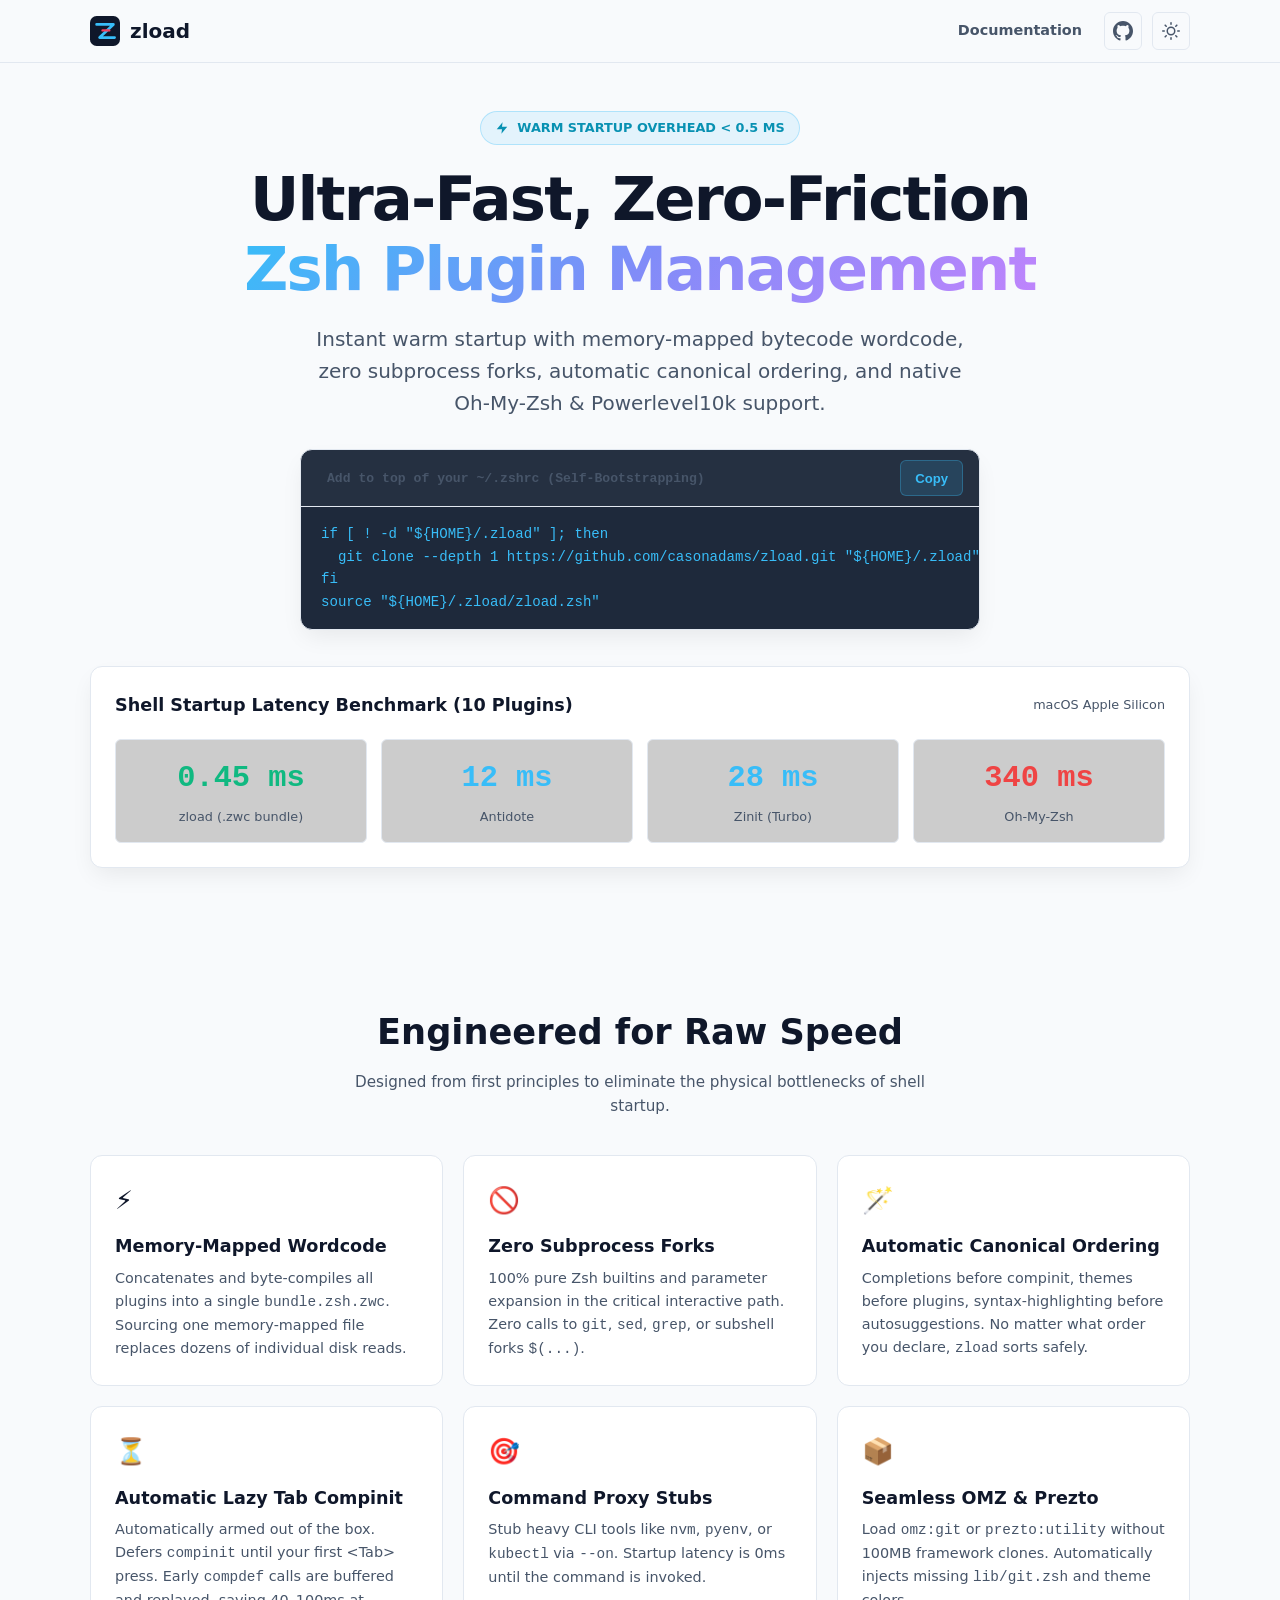
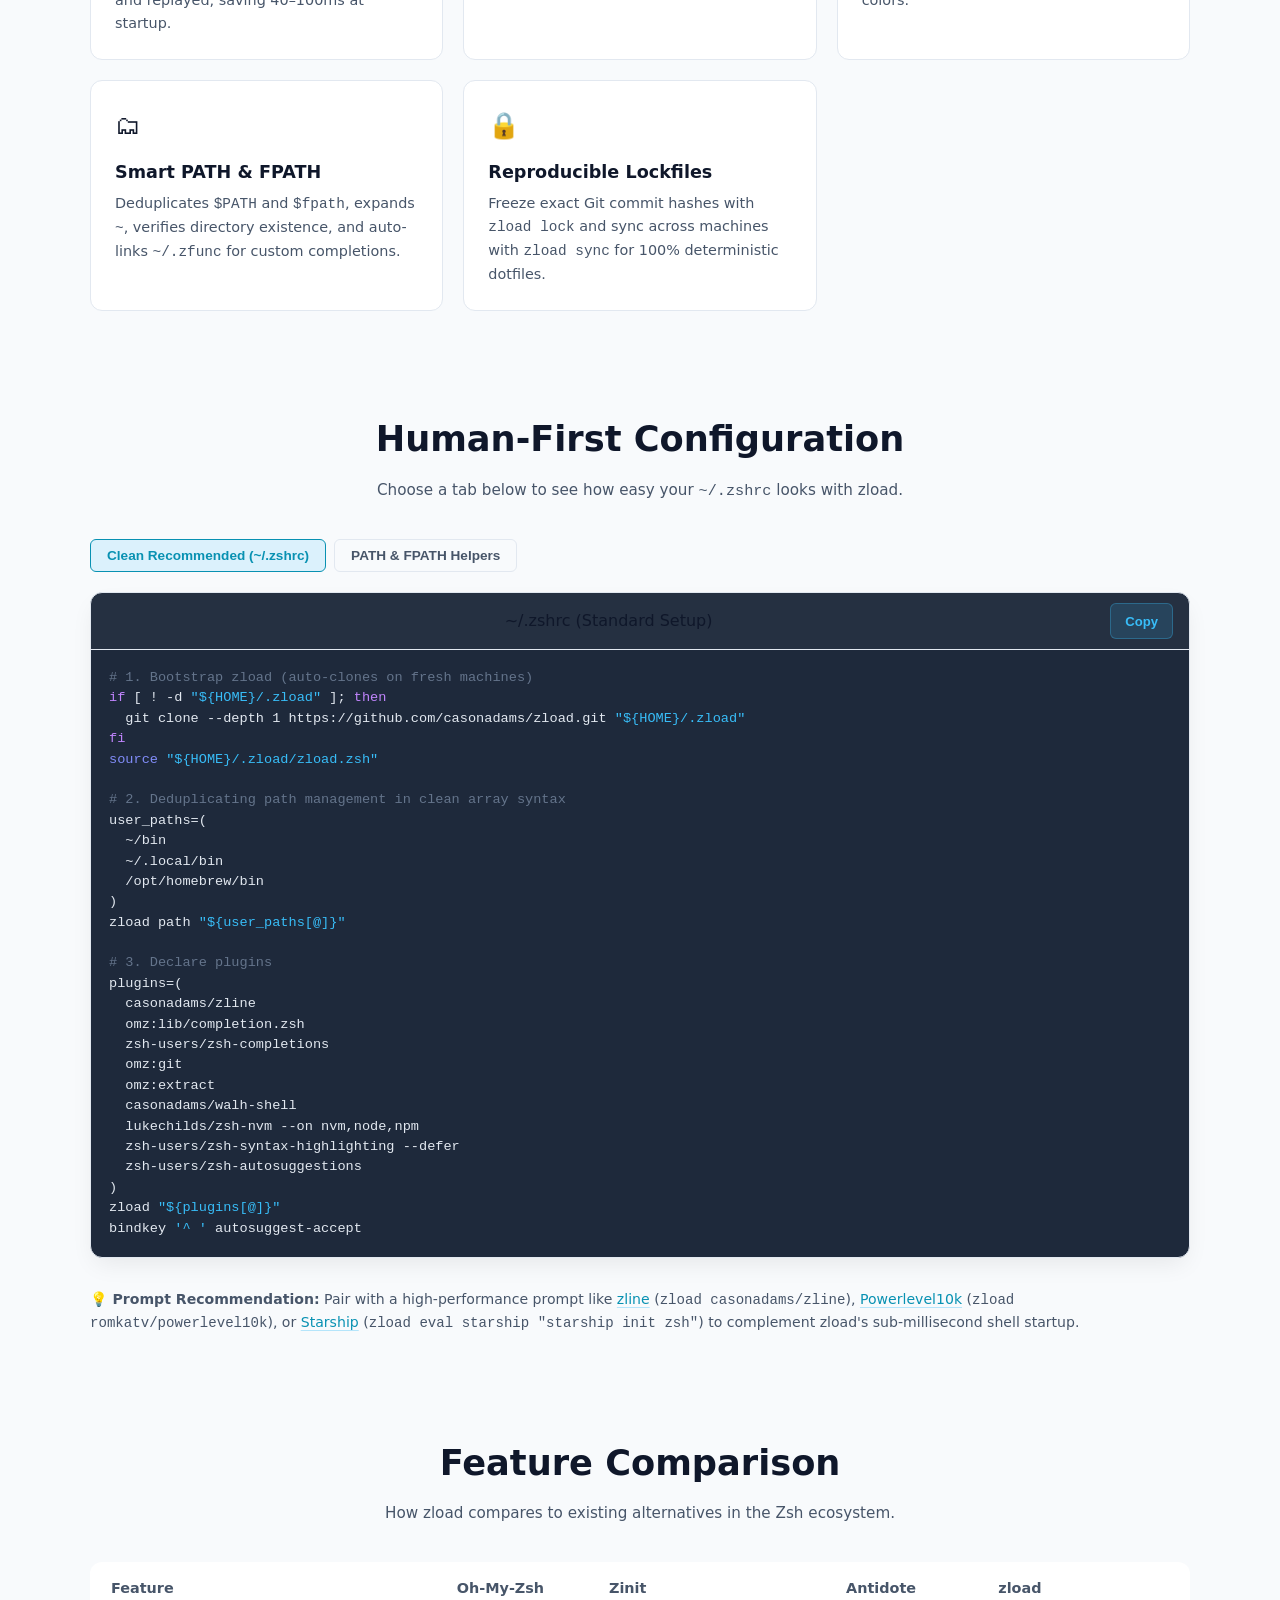
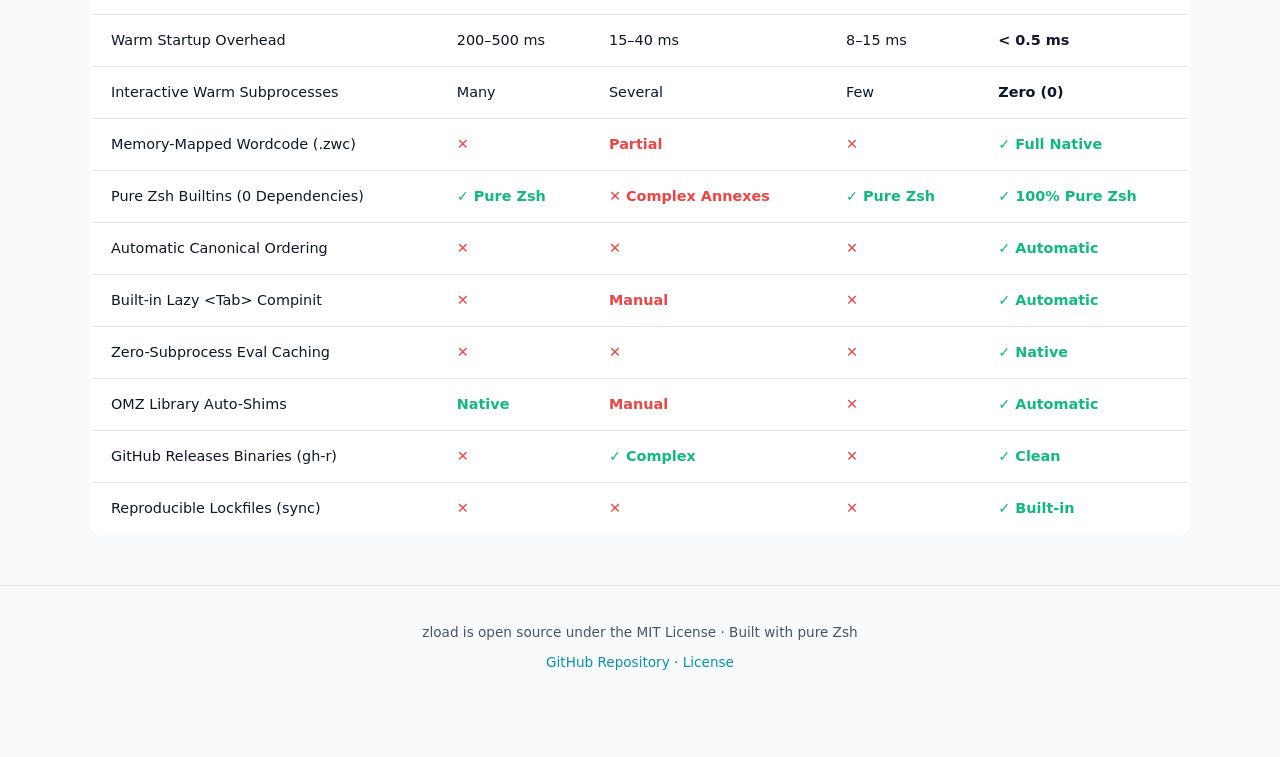
==== commit 87d58ab7: "style(www): style prose links in cyan accent and bump cache-buster" ====
--- a/www/index.html
+++ b/www/index.html
@@ -12,7 +12,7 @@
   <meta property="og:type" content="website">
 
   <link rel="icon" type="image/svg+xml" href="favicon.svg">
-  <link rel="stylesheet" href="css/style.css?v=9">
+  <link rel="stylesheet" href="css/style.css?v=10">
 
   <script>
     (function() {
--- a/www/css/style.css
+++ b/www/css/style.css
@@ -8,7 +8,7 @@
   --text-secondary: #94a3b8;
   --text-muted: #64748b;
   --accent: #38bdf8;
-  --accent-hover: #0284c7;
+  --accent-hover: #7dd3fc;
   --success: #10b981;
   --warning: #f59e0b;
   --danger: #ef4444;
@@ -25,12 +25,12 @@
   --bg-secondary: #f1f5f9;
   --bg-card: #ffffff;
   --border: #e2e8f0;
-  --border-focus: #0284c7;
+  --border-focus: #0891b2;
   --text-primary: #0f172a;
   --text-secondary: #475569;
   --text-muted: #64748b;
-  --accent: #0284c7;
-  --accent-hover: #0369a1;
+  --accent: #0891b2;
+  --accent-hover: #0e7490;
   --code-bg: #1e293b;
   --shadow: 0 10px 25px -5px rgba(0, 0, 0, 0.08);
 }
@@ -50,6 +50,49 @@
   overflow-x: hidden;
   width: 100%;
 }
+/* Base Links & Prose Accents */
+a {
+  color: var(--accent);
+  text-decoration: none;
+  transition: color 0.15s ease, text-decoration-color 0.15s ease;
+}
+
+a:visited {
+  color: var(--accent);
+}
+
+a:hover,
+a:focus-visible {
+  color: var(--accent-hover);
+}
+
+p a,
+li a {
+  color: var(--accent);
+  text-decoration: underline;
+  text-decoration-color: rgba(56, 189, 248, 0.35);
+  text-underline-offset: 3px;
+}
+
+p a:visited,
+li a:visited {
+  color: var(--accent);
+}
+
+p a:hover,
+li a:hover,
+p a:focus-visible,
+li a:focus-visible {
+  color: var(--accent-hover);
+  text-decoration-color: var(--accent-hover);
+}
+
+.docs-nav-link,
+.nav-link-docs,
+.mobile-nav-links a {
+  text-decoration: none;
+}
+
 
 .container {
   max-width: 1140px;
@@ -681,6 +724,13 @@
 footer a {
   color: var(--accent);
   text-decoration: none;
+  transition: color 0.15s ease;
+}
+
+footer a:hover {
+  color: var(--accent-hover);
+  text-decoration: underline;
+  text-decoration-color: var(--accent-hover);
 }
 
 /* Media Queries for Mobile Screens */
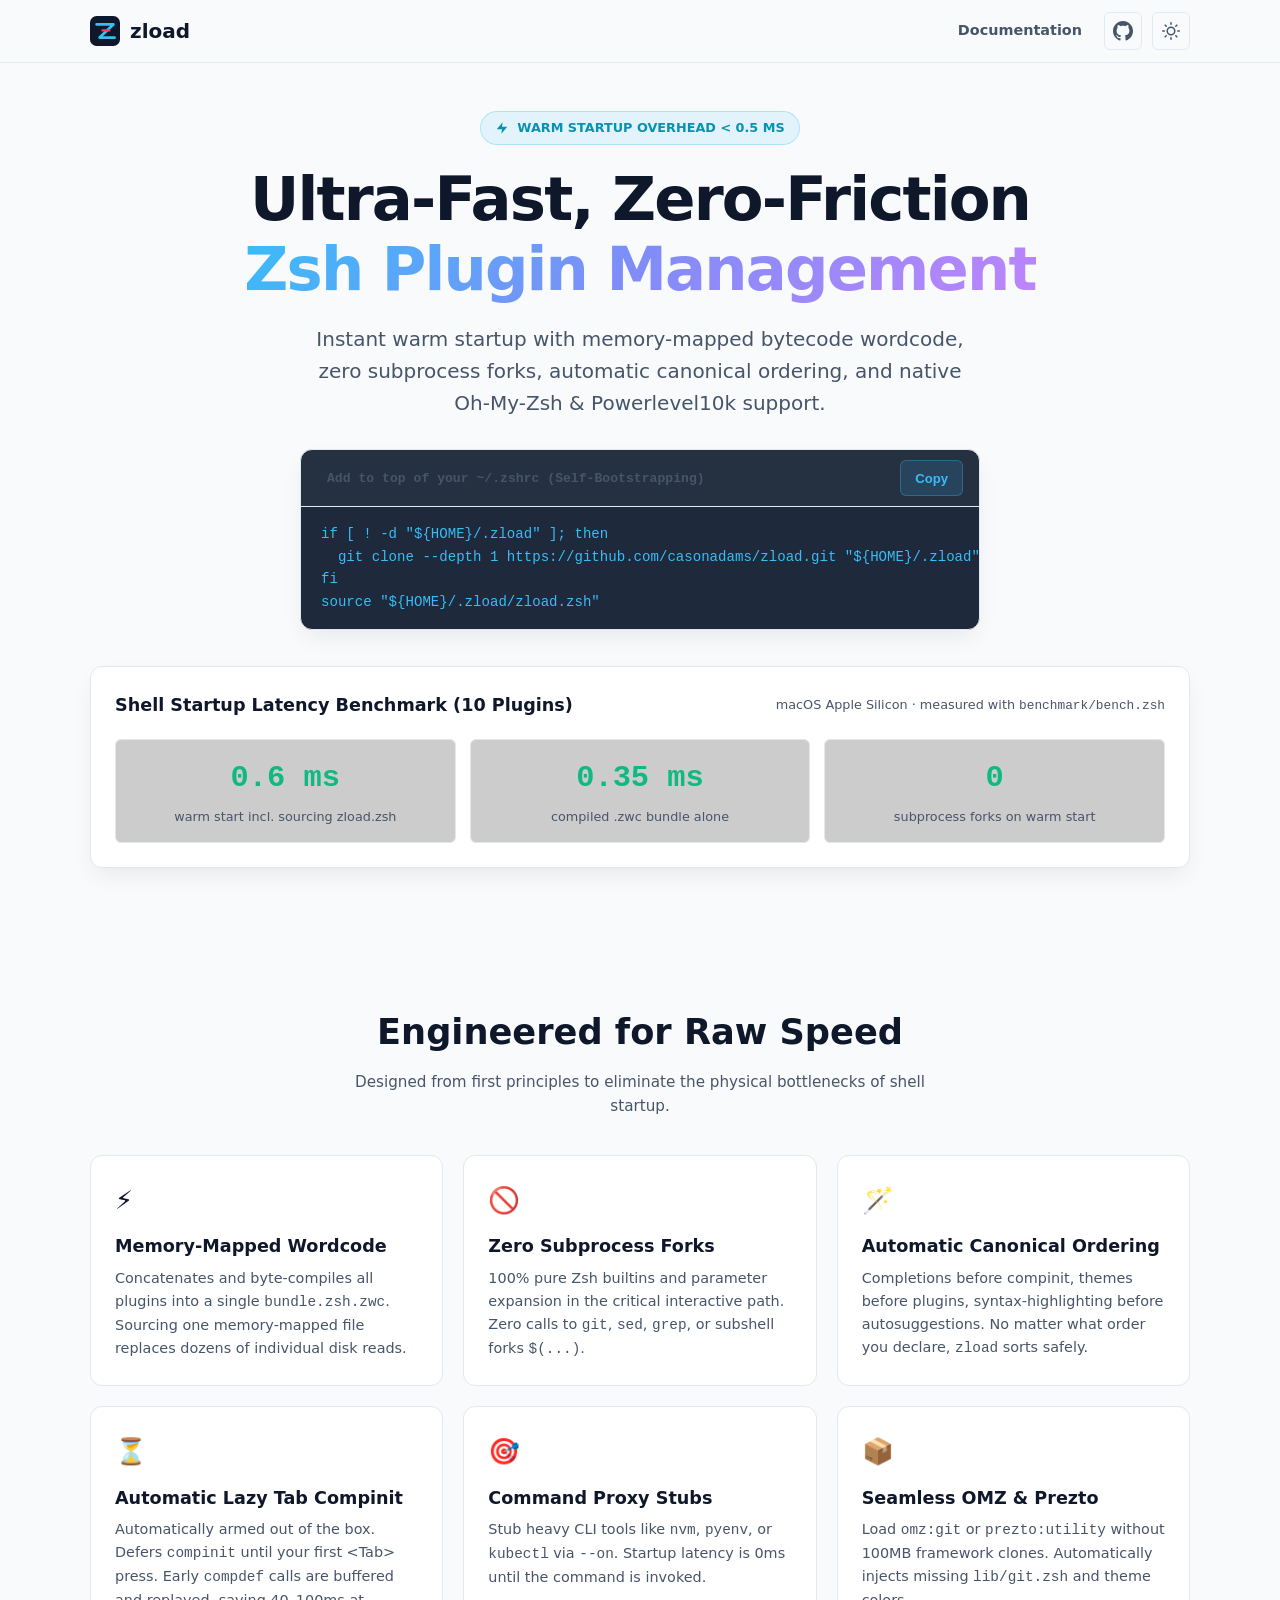
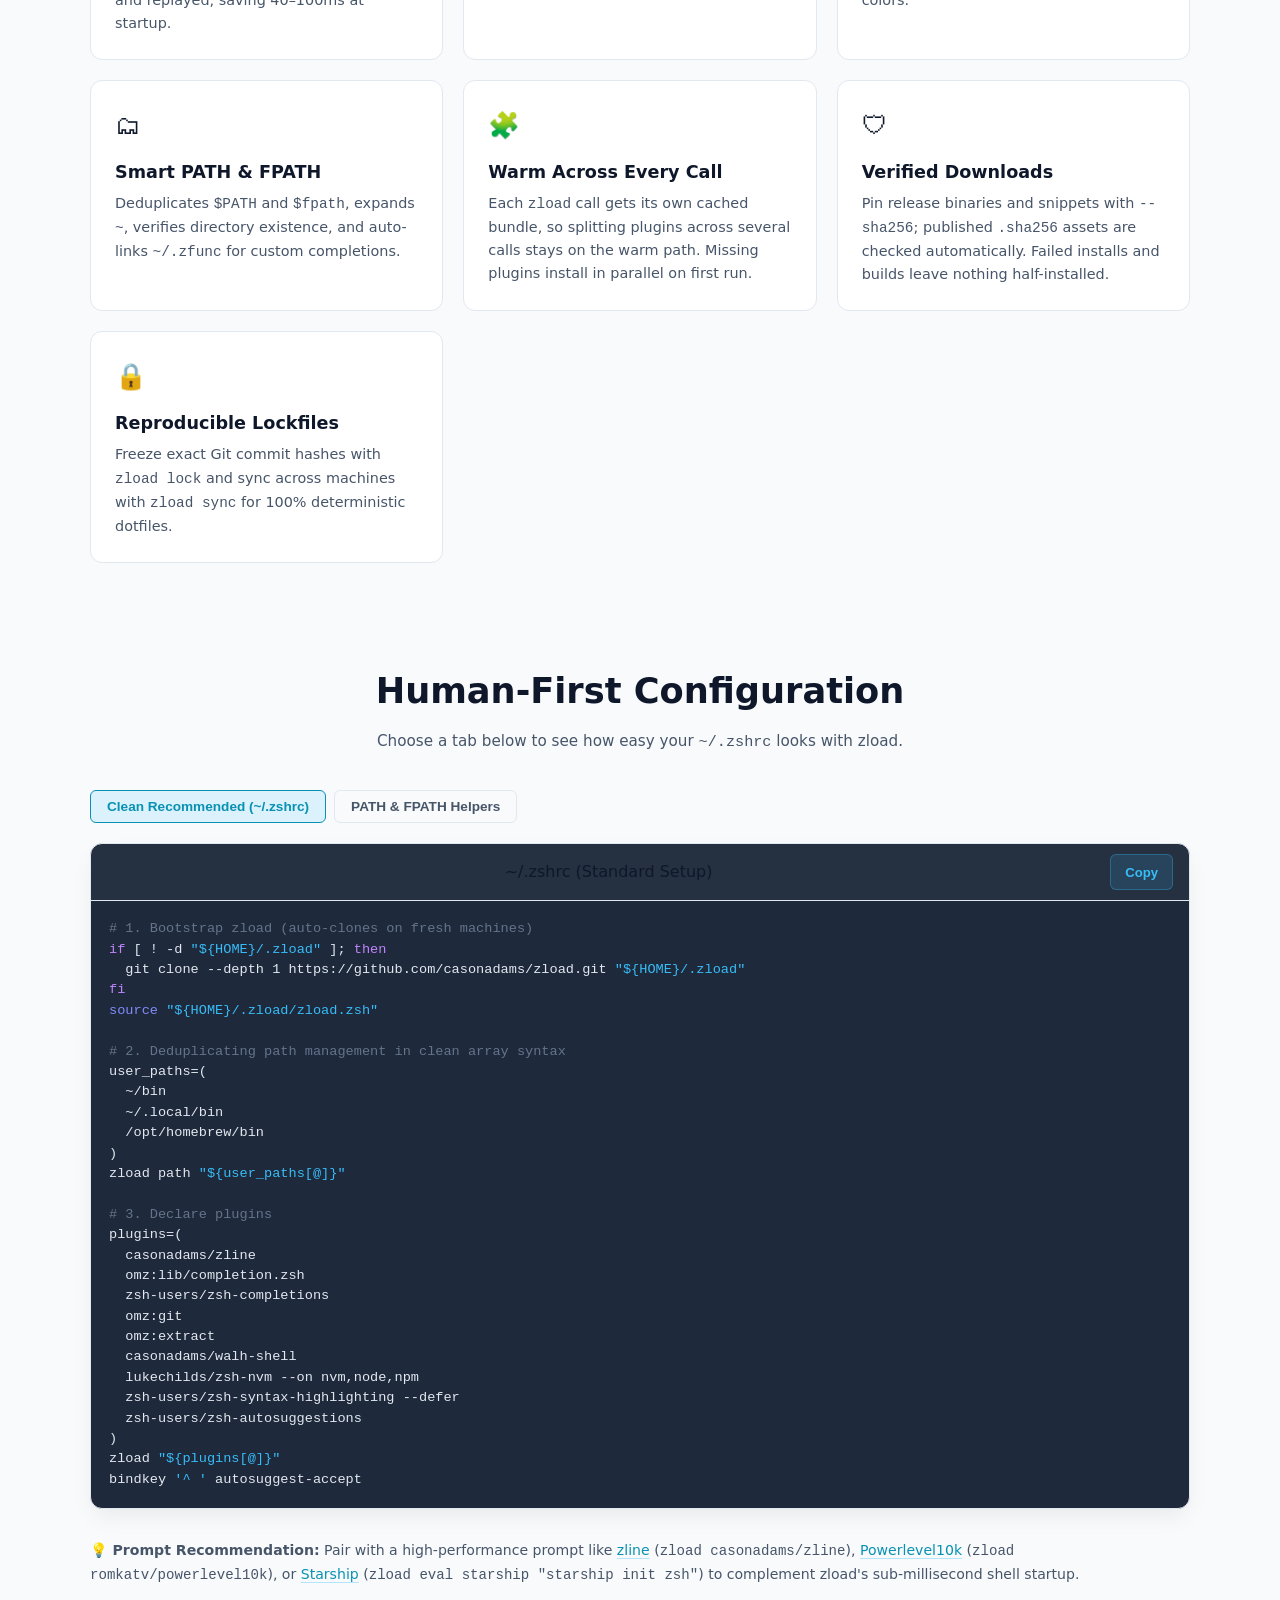
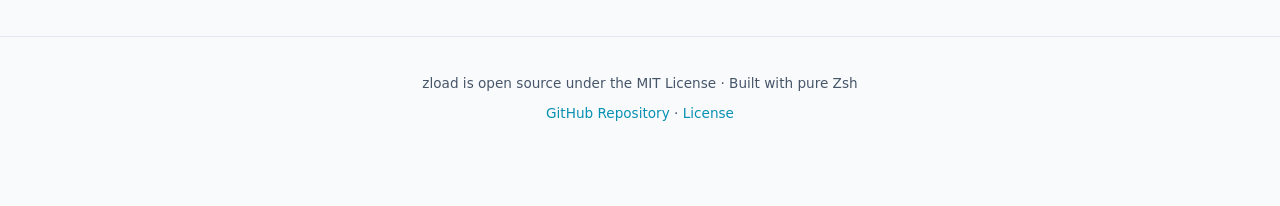
==== commit 54f0a4e1: "feat(core): fix bundle cache, add per-call bundles, parallel installs, integrity checks Fixes - Bund" ====
--- a/www/index.html
+++ b/www/index.html
@@ -12,7 +12,7 @@
   <meta property="og:type" content="website">
 
   <link rel="icon" type="image/svg+xml" href="favicon.svg">
-  <link rel="stylesheet" href="css/style.css?v=10">
+  <link rel="stylesheet" href="css/style.css?v=11">
 
   <script>
     (function() {
@@ -91,24 +91,20 @@
       <div id="benchmark" class="benchmark-card">
         <div class="benchmark-header">
           <span class="benchmark-title">Shell Startup Latency Benchmark (10 Plugins)</span>
-          <span style="font-size: 0.8rem; color: var(--text-secondary);">macOS Apple Silicon</span>
+          <span style="font-size: 0.8rem; color: var(--text-secondary);">macOS Apple Silicon · measured with <code>benchmark/bench.zsh</code></span>
         </div>
         <div class="stat-grid">
           <div class="stat-box">
-            <div class="stat-val fast">0.45 ms</div>
-            <div class="stat-label">zload (.zwc bundle)</div>
+            <div class="stat-val fast">0.6 ms</div>
+            <div class="stat-label">warm start incl. sourcing zload.zsh</div>
           </div>
           <div class="stat-box">
-            <div class="stat-val">12 ms</div>
-            <div class="stat-label">Antidote</div>
+            <div class="stat-val fast">0.35 ms</div>
+            <div class="stat-label">compiled .zwc bundle alone</div>
           </div>
           <div class="stat-box">
-            <div class="stat-val">28 ms</div>
-            <div class="stat-label">Zinit (Turbo)</div>
-          </div>
-          <div class="stat-box">
-            <div class="stat-val slow">340 ms</div>
-            <div class="stat-label">Oh-My-Zsh</div>
+            <div class="stat-val fast">0</div>
+            <div class="stat-label">subprocess forks on warm start</div>
           </div>
         </div>
       </div>
@@ -162,6 +158,18 @@
           <div class="feature-icon">🗂</div>
           <div class="feature-title">Smart PATH &amp; FPATH</div>
           <div class="feature-text">Deduplicates <code>$PATH</code> and <code>$fpath</code>, expands <code>~</code>, verifies directory existence, and auto-links <code>~/.zfunc</code> for custom completions.</div>
+        </div>
+
+        <div class="feature-card">
+          <div class="feature-icon">🧩</div>
+          <div class="feature-title">Warm Across Every Call</div>
+          <div class="feature-text">Each <code>zload</code> call gets its own cached bundle, so splitting plugins across several calls stays on the warm path. Missing plugins install in parallel on first run.</div>
+        </div>
+
+        <div class="feature-card">
+          <div class="feature-icon">🛡</div>
+          <div class="feature-title">Verified Downloads</div>
+          <div class="feature-text">Pin release binaries and snippets with <code>--sha256</code>; published <code>.sha256</code> assets are checked automatically. Failed installs and builds leave nothing half-installed.</div>
         </div>
 
         <div class="feature-card">
@@ -269,246 +277,6 @@
     </div>
   </section>
 
-  <!-- Comparison Section -->
-  <section id="matrix" class="section">
-    <div class="container">
-      <h2 class="section-title">Feature Comparison</h2>
-      <p class="section-desc">How zload compares to existing alternatives in the Zsh ecosystem.</p>
-
-      <!-- Desktop Table View (>= 769px) -->
-      <div class="desktop-matrix">
-        <table class="matrix-table">
-          <thead>
-            <tr>
-              <th>Feature</th>
-              <th>Oh-My-Zsh</th>
-              <th>Zinit</th>
-              <th>Antidote</th>
-              <th><strong>zload</strong></th>
-            </tr>
-          </thead>
-          <tbody>
-            <tr>
-              <td>Warm Startup Overhead</td>
-              <td>200–500 ms</td>
-              <td>15–40 ms</td>
-              <td>8–15 ms</td>
-              <td><strong>&lt; 0.5 ms</strong></td>
-            </tr>
-            <tr>
-              <td>Interactive Warm Subprocesses</td>
-              <td>Many</td>
-              <td>Several</td>
-              <td>Few</td>
-              <td><strong>Zero (0)</strong></td>
-            </tr>
-            <tr>
-              <td>Memory-Mapped Wordcode (.zwc)</td>
-              <td class="cross">✕</td>
-              <td class="cross">Partial</td>
-              <td class="cross">✕</td>
-              <td class="check">✓ Full Native</td>
-            </tr>
-            <tr>
-              <td>Pure Zsh Builtins (0 Dependencies)</td>
-              <td class="check">✓ Pure Zsh</td>
-              <td class="cross">✕ Complex Annexes</td>
-              <td class="check">✓ Pure Zsh</td>
-              <td class="check">✓ 100% Pure Zsh</td>
-            </tr>
-            <tr>
-              <td>Automatic Canonical Ordering</td>
-              <td class="cross">✕</td>
-              <td class="cross">✕</td>
-              <td class="cross">✕</td>
-              <td class="check">✓ Automatic</td>
-            </tr>
-            <tr>
-              <td>Built-in Lazy &lt;Tab&gt; Compinit</td>
-              <td class="cross">✕</td>
-              <td class="cross">Manual</td>
-              <td class="cross">✕</td>
-              <td class="check">✓ Automatic</td>
-            </tr>
-            <tr>
-              <td>Zero-Subprocess Eval Caching</td>
-              <td class="cross">✕</td>
-              <td class="cross">✕</td>
-              <td class="cross">✕</td>
-              <td class="check">✓ Native</td>
-            </tr>
-            <tr>
-              <td>OMZ Library Auto-Shims</td>
-              <td class="check">Native</td>
-              <td class="cross">Manual</td>
-              <td class="cross">✕</td>
-              <td class="check">✓ Automatic</td>
-            </tr>
-            <tr>
-              <td>GitHub Releases Binaries (gh-r)</td>
-              <td class="cross">✕</td>
-              <td class="check">✓ Complex</td>
-              <td class="cross">✕</td>
-              <td class="check">✓ Clean</td>
-            </tr>
-            <tr>
-              <td>Reproducible Lockfiles (sync)</td>
-              <td class="cross">✕</td>
-              <td class="cross">✕</td>
-              <td class="cross">✕</td>
-              <td class="check">✓ Built-in</td>
-            </tr>
-          </tbody>
-        </table>
-      </div>
-
-      <!-- Mobile Cards View (<= 768px) -->
-      <div class="mobile-matrix">
-        <div class="matrix-cards-grid">
-          <!-- Card 1 -->
-          <div class="matrix-card">
-            <div class="matrix-card-title">⚡ Warm Startup Overhead</div>
-            <div class="matrix-winner">
-              <span class="winner-tag">🚀 zload</span>
-              <span class="winner-val">&lt; 0.5 ms (Fastest)</span>
-            </div>
-            <div class="matrix-competitors">
-              <div class="matrix-competitor-row"><span>Antidote</span><span>8–15 ms</span></div>
-              <div class="matrix-competitor-row"><span>Zinit (Turbo)</span><span>15–40 ms</span></div>
-              <div class="matrix-competitor-row"><span>Oh-My-Zsh</span><span class="cross">200–500 ms</span></div>
-            </div>
-          </div>
-
-          <!-- Card 2 -->
-          <div class="matrix-card">
-            <div class="matrix-card-title">🚫 Interactive Warm Subprocesses</div>
-            <div class="matrix-winner">
-              <span class="winner-tag">🚀 zload</span>
-              <span class="winner-val">0 (Zero Forks)</span>
-            </div>
-            <div class="matrix-competitors">
-              <div class="matrix-competitor-row"><span>Antidote</span><span>Few</span></div>
-              <div class="matrix-competitor-row"><span>Zinit</span><span>Several</span></div>
-              <div class="matrix-competitor-row"><span>Oh-My-Zsh</span><span class="cross">Many (10+)</span></div>
-            </div>
-          </div>
-
-          <!-- Card 3 -->
-          <div class="matrix-card">
-            <div class="matrix-card-title">📦 Memory-Mapped Bytecode (.zwc)</div>
-            <div class="matrix-winner">
-              <span class="winner-tag">🚀 zload</span>
-              <span class="winner-val">✓ Full Native Bundle</span>
-            </div>
-            <div class="matrix-competitors">
-              <div class="matrix-competitor-row"><span>Zinit</span><span>Partial</span></div>
-              <div class="matrix-competitor-row"><span>Antidote</span><span class="cross">✕ None</span></div>
-              <div class="matrix-competitor-row"><span>Oh-My-Zsh</span><span class="cross">✕ None</span></div>
-            </div>
-          </div>
-
-          <!-- Card 4 -->
-          <div class="matrix-card">
-            <div class="matrix-card-title">🐚 Pure Zsh Builtins (0 Dependencies)</div>
-            <div class="matrix-winner">
-              <span class="winner-tag">🚀 zload</span>
-              <span class="winner-val">✓ 100% Pure Zsh</span>
-            </div>
-            <div class="matrix-competitors">
-              <div class="matrix-competitor-row"><span>Antidote</span><span class="check">✓ Pure Zsh</span></div>
-              <div class="matrix-competitor-row"><span>Oh-My-Zsh</span><span class="check">✓ Pure Zsh</span></div>
-              <div class="matrix-competitor-row"><span>Zinit</span><span class="cross">✕ Complex Annexes</span></div>
-            </div>
-          </div>
-
-          <!-- Card 5 -->
-          <div class="matrix-card">
-            <div class="matrix-card-title">🪄 Automatic Canonical Ordering</div>
-            <div class="matrix-winner">
-              <span class="winner-tag">🚀 zload</span>
-              <span class="winner-val">✓ Automatic Sorting</span>
-            </div>
-            <div class="matrix-competitors">
-              <div class="matrix-competitor-row"><span>Antidote</span><span class="cross">✕ Manual order</span></div>
-              <div class="matrix-competitor-row"><span>Zinit</span><span class="cross">✕ Manual order</span></div>
-              <div class="matrix-competitor-row"><span>Oh-My-Zsh</span><span class="cross">✕ Manual order</span></div>
-            </div>
-          </div>
-
-          <!-- Card 6 -->
-          <div class="matrix-card">
-            <div class="matrix-card-title">⏳ Built-in Lazy Tab Compinit</div>
-            <div class="matrix-winner">
-              <span class="winner-tag">🚀 zload</span>
-              <span class="winner-val">✓ Automatic &lt;Tab&gt;</span>
-            </div>
-            <div class="matrix-competitors">
-              <div class="matrix-competitor-row"><span>Zinit</span><span>Manual ice syntax</span></div>
-              <div class="matrix-competitor-row"><span>Antidote</span><span class="cross">✕ None</span></div>
-              <div class="matrix-competitor-row"><span>Oh-My-Zsh</span><span class="cross">✕ Synchronous (slow)</span></div>
-            </div>
-          </div>
-
-          <!-- Card 7 -->
-          <div class="matrix-card">
-            <div class="matrix-card-title">⚡ Zero-Subprocess Eval Caching</div>
-            <div class="matrix-winner">
-              <span class="winner-tag">🚀 zload</span>
-              <span class="winner-val">✓ Built-in (0.2ms)</span>
-            </div>
-            <div class="matrix-competitors">
-              <div class="matrix-competitor-row"><span>Antidote</span><span class="cross">✕ None</span></div>
-              <div class="matrix-competitor-row"><span>Zinit</span><span class="cross">✕ None</span></div>
-              <div class="matrix-competitor-row"><span>Oh-My-Zsh</span><span class="cross">✕ None</span></div>
-            </div>
-          </div>
-
-          <!-- Card 8 -->
-          <div class="matrix-card">
-            <div class="matrix-card-title">🐚 Oh-My-Zsh Library Auto-Shims</div>
-            <div class="matrix-winner">
-              <span class="winner-tag">🚀 zload</span>
-              <span class="winner-val">✓ Auto-injected</span>
-            </div>
-            <div class="matrix-competitors">
-              <div class="matrix-competitor-row"><span>Oh-My-Zsh</span><span class="check">Native (100MB framework)</span></div>
-              <div class="matrix-competitor-row"><span>Zinit</span><span>Manual pick/as snippets</span></div>
-              <div class="matrix-competitor-row"><span>Antidote</span><span class="cross">✕ Manual handling</span></div>
-            </div>
-          </div>
-
-          <!-- Card 9 -->
-          <div class="matrix-card">
-            <div class="matrix-card-title">📥 GitHub Release Binaries (gh-r)</div>
-            <div class="matrix-winner">
-              <span class="winner-tag">🚀 zload</span>
-              <span class="winner-val">✓ Clean --from gh-r</span>
-            </div>
-            <div class="matrix-competitors">
-              <div class="matrix-competitor-row"><span>Zinit</span><span class="check">✓ Complex DSL</span></div>
-              <div class="matrix-competitor-row"><span>Antidote</span><span class="cross">✕ None</span></div>
-              <div class="matrix-competitor-row"><span>Oh-My-Zsh</span><span class="cross">✕ None</span></div>
-            </div>
-          </div>
-
-          <!-- Card 10 -->
-          <div class="matrix-card">
-            <div class="matrix-card-title">🔒 Reproducible Lockfiles</div>
-            <div class="matrix-winner">
-              <span class="winner-tag">🚀 zload</span>
-              <span class="winner-val">✓ zload lock & sync</span>
-            </div>
-            <div class="matrix-competitors">
-              <div class="matrix-competitor-row"><span>Antidote</span><span class="cross">✕ None</span></div>
-              <div class="matrix-competitor-row"><span>Zinit</span><span class="cross">✕ Annexes needed</span></div>
-              <div class="matrix-competitor-row"><span>Oh-My-Zsh</span><span class="cross">✕ None</span></div>
-            </div>
-          </div>
-        </div>
-      </div>
-    </div>
-  </section>
-
   <!-- Footer -->
   <footer>
     <div class="container">
--- a/www/css/style.css
+++ b/www/css/style.css
@@ -606,15 +606,7 @@
   font-size: 0.95rem;
 }
 
-/* Comparison Section: Desktop Table vs Mobile Cards */
-.desktop-matrix {
-  display: block;
-}
-
-.mobile-matrix {
-  display: none;
-}
-
+/* Reference tables */
 .matrix-table {
   width: 100%;
   border-collapse: collapse;
@@ -637,81 +629,6 @@
   font-weight: 600;
 }
 
-.check { color: var(--success); font-weight: bold; }
-.cross { color: var(--danger); font-weight: bold; }
-
-/* Mobile Matrix Cards */
-.matrix-cards-grid {
-  display: flex;
-  flex-direction: column;
-  gap: 14px;
-}
-
-.matrix-card {
-  background: var(--bg-card);
-  border: 1px solid var(--border);
-  border-radius: var(--radius);
-  padding: 16px;
-  text-align: left;
-  box-shadow: var(--shadow);
-}
-
-.matrix-card-title {
-  font-size: 1rem;
-  font-weight: 700;
-  color: var(--text-primary);
-  margin-bottom: 10px;
-}
-
-.matrix-winner {
-  background: rgba(16, 185, 129, 0.12);
-  border: 1px solid rgba(16, 185, 129, 0.35);
-  border-radius: var(--radius-sm);
-  padding: 10px 14px;
-  display: flex;
-  justify-content: space-between;
-  align-items: center;
-  margin-bottom: 10px;
-}
-
-.winner-tag {
-  font-weight: 700;
-  color: var(--accent);
-  display: flex;
-  align-items: center;
-  gap: 6px;
-  font-size: 0.92rem;
-}
-
-.winner-val {
-  font-weight: 800;
-  color: var(--success);
-  font-family: var(--font-mono);
-  font-size: 0.92rem;
-}
-
-.matrix-competitors {
-  display: flex;
-  flex-direction: column;
-  gap: 6px;
-  padding-top: 8px;
-  border-top: 1px solid rgba(255, 255, 255, 0.06);
-}
-
-.matrix-competitor-row {
-  display: flex;
-  justify-content: space-between;
-  align-items: center;
-  font-size: 0.85rem;
-  color: var(--text-secondary);
-  padding: 2px 0;
-}
-
-.matrix-competitor-val {
-  font-family: var(--font-mono);
-  font-weight: 600;
-}
-
 /* Footer */
 footer {
   padding: 36px 0;
@@ -741,14 +658,6 @@
 
   .mobile-nav-toggle {
     display: inline-flex !important;
-  }
-
-  .desktop-matrix {
-    display: none !important;
-  }
-
-  .mobile-matrix {
-    display: block !important;
   }
 
   .hero {
